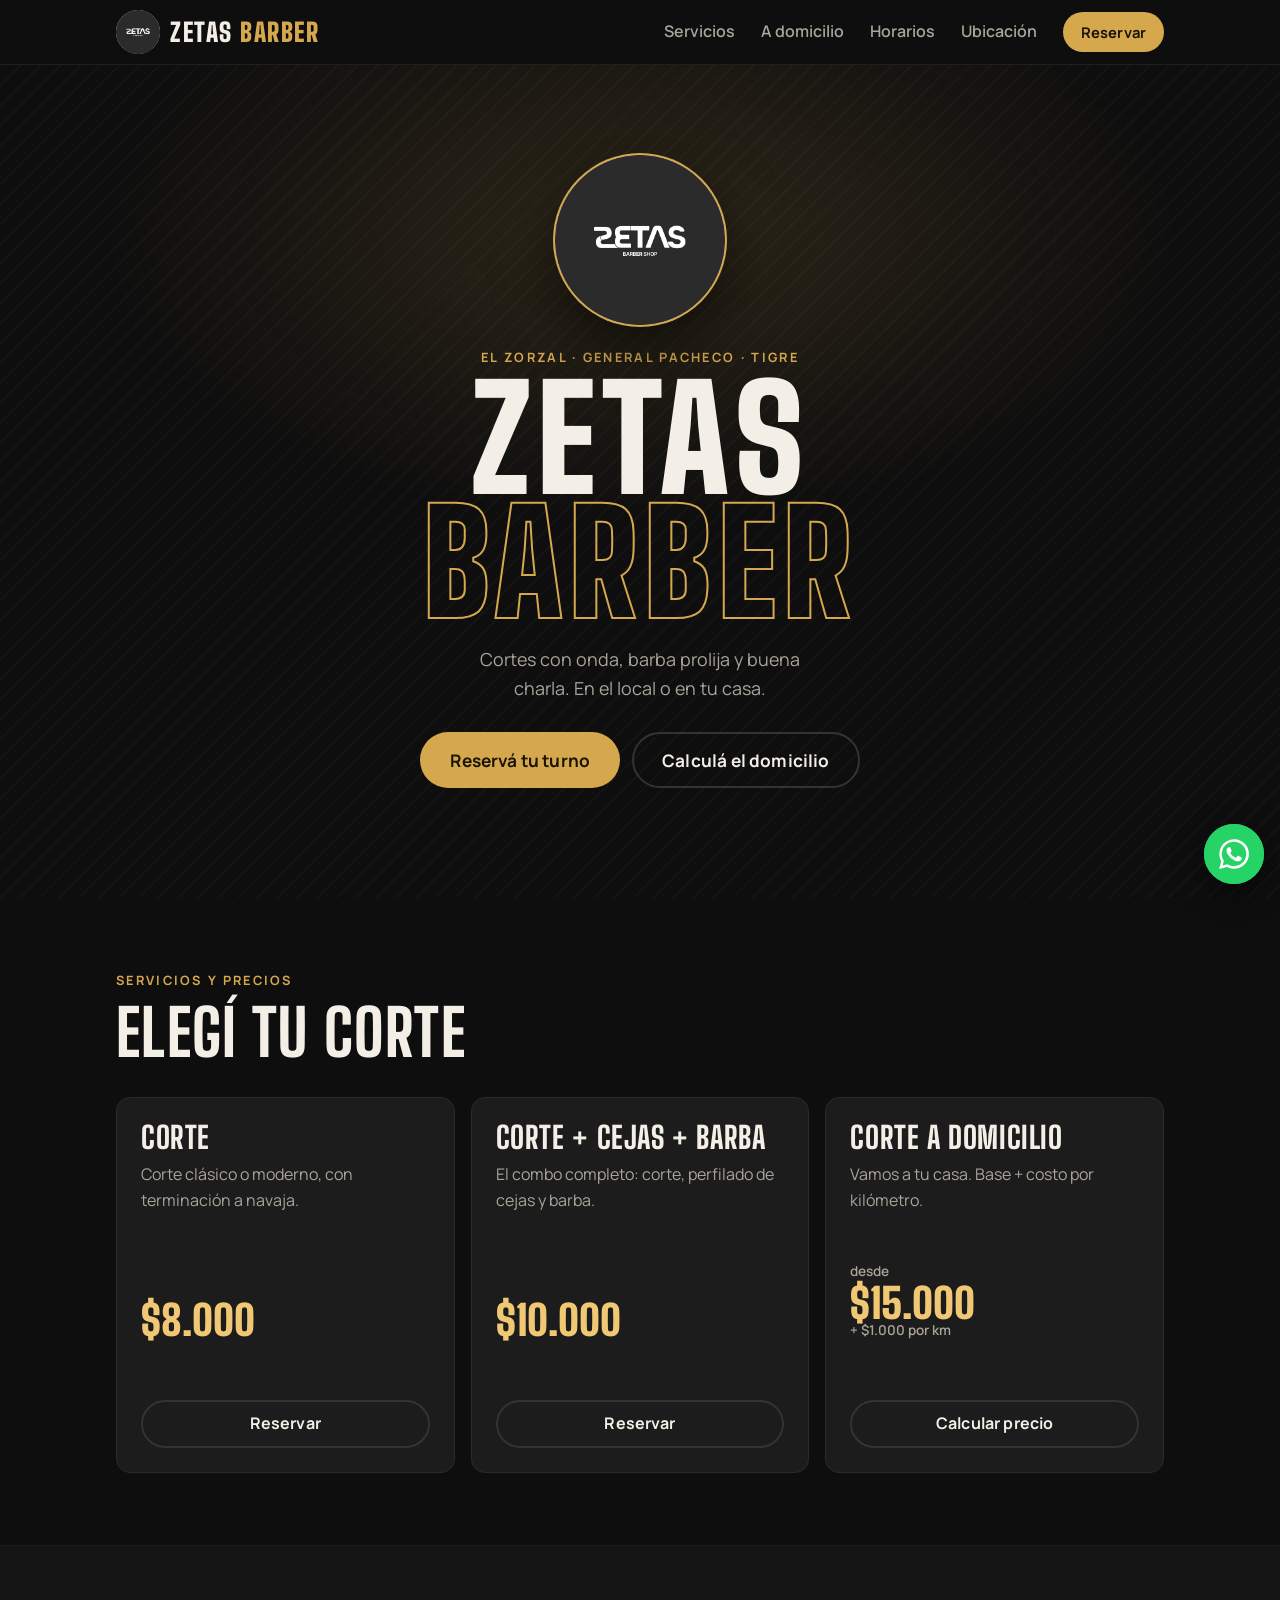
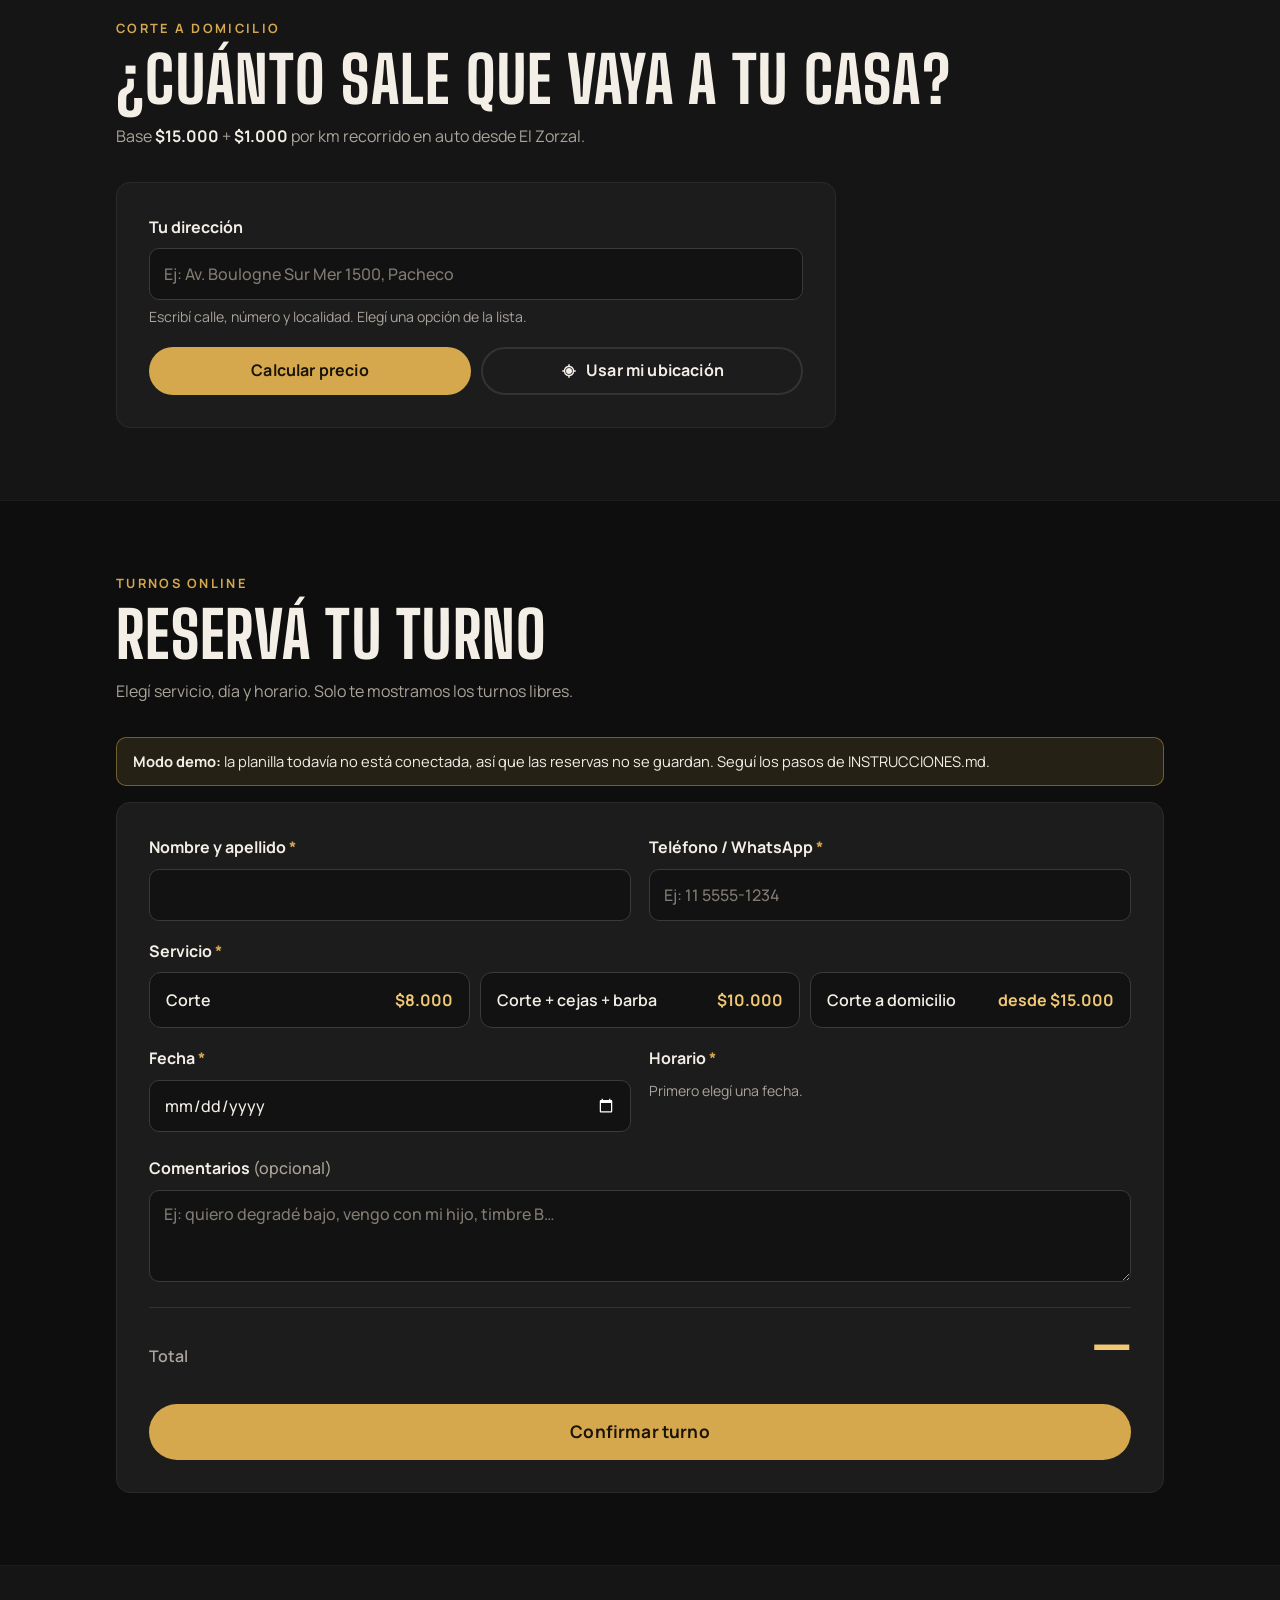
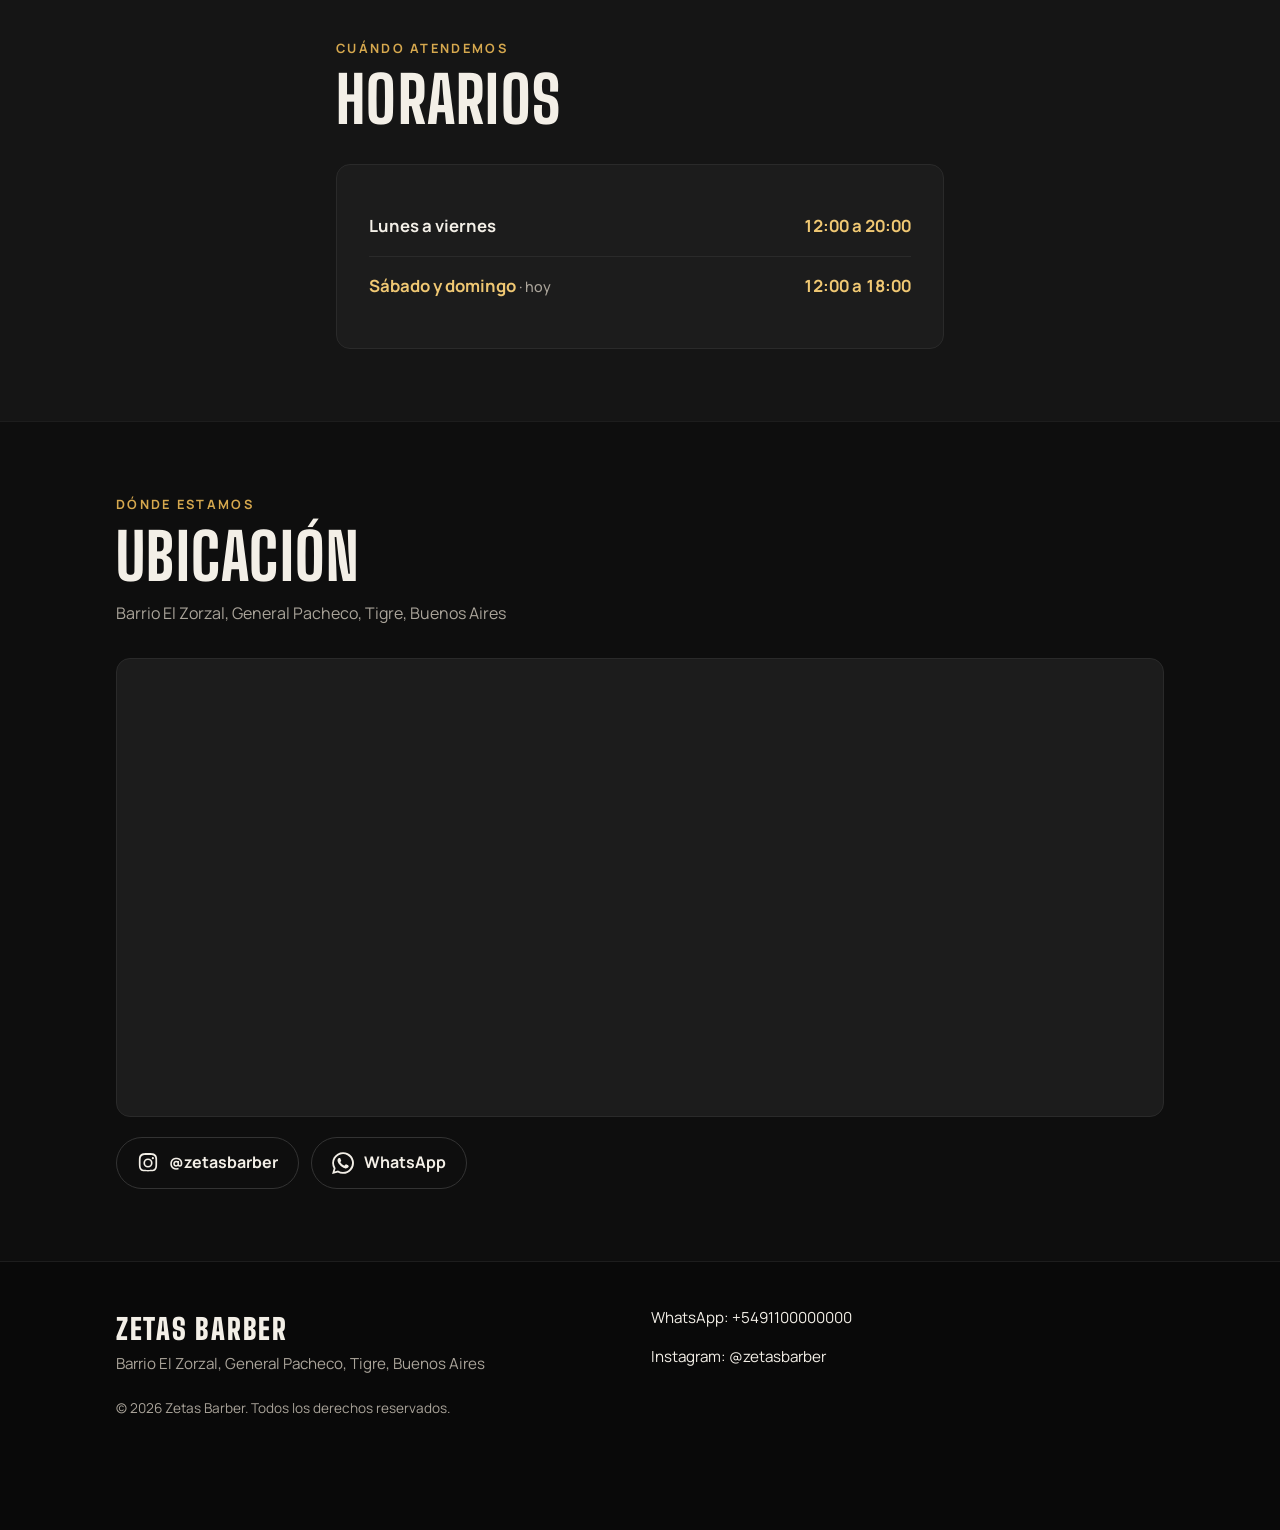
==== index.html @ 2adcaacf "Usar zetasbarber.com como dirección oficial de la página Co-Authored-By: Claude Opus 5.5 <noreply@an" ====
<!doctype html>
<html lang="es-AR">
<head>
  <meta charset="utf-8">
  <meta name="viewport" content="width=device-width, initial-scale=1, viewport-fit=cover">
  <title>Zetas Barber | Barbería en General Pacheco, Tigre</title>
  <meta name="description" content="Zetas Barber: barbería en El Zorzal, General Pacheco, Tigre. Corte, barba y cejas, y corte a domicilio. Reservá tu turno online en segundos.">
  <meta name="theme-color" content="#111111">
  <link rel="canonical" href="https://zetasbarber.com/">
  <link rel="icon" href="img/logo.jpg" type="image/jpeg">
  <link rel="apple-touch-icon" href="img/logo.jpg">

  <!-- Vista previa al compartir el link (WhatsApp, Instagram, Facebook) -->
  <meta property="og:type" content="website">
  <meta property="og:locale" content="es_AR">
  <meta property="og:title" content="Zetas Barber | Barbería en General Pacheco, Tigre">
  <meta property="og:description" content="Corte, barba y cejas en El Zorzal, General Pacheco. También vamos a domicilio. Reservá online.">
  <meta property="og:url" content="https://zetasbarber.com/">
  <meta property="og:image" content="https://zetasbarber.com/img/logo.jpg">

  <!-- Datos para Google (ficha de negocio local) -->
  <script type="application/ld+json">
  {
    "@context": "https://schema.org",
    "@type": "BarberShop",
    "name": "Zetas Barber",
    "image": "https://zetasbarber.com/img/logo.jpg",
    "url": "https://zetasbarber.com/",
    "priceRange": "$8.000 - $15.000+",
    "address": {
      "@type": "PostalAddress",
      "streetAddress": "Barrio El Zorzal",
      "addressLocality": "General Pacheco",
      "addressRegion": "Buenos Aires",
      "addressCountry": "AR"
    },
    "areaServed": "Tigre, Buenos Aires",
    "openingHoursSpecification": [
      { "@type": "OpeningHoursSpecification", "dayOfWeek": ["Monday","Tuesday","Wednesday","Thursday","Friday"], "opens": "12:00", "closes": "20:00" },
      { "@type": "OpeningHoursSpecification", "dayOfWeek": ["Saturday","Sunday"], "opens": "12:00", "closes": "18:00" }
    ]
  }
  </script>

  <link rel="preconnect" href="https://fonts.googleapis.com">
  <link rel="preconnect" href="https://fonts.gstatic.com" crossorigin>
  <link href="https://fonts.googleapis.com/css2?family=Big+Shoulders+Display:wght@700;800;900&family=Manrope:wght@400;500;600;700&display=swap" rel="stylesheet">
  <link rel="stylesheet" href="css/styles.css">
  <script>document.documentElement.classList.add("js");</script>
</head>
<body>
  <a class="skip" href="#reservar">Saltar a reservar turno</a>

  <!-- ============ HEADER ============ -->
  <header class="header" id="top">
    <div class="wrap header__inner">
      <a href="#top" class="brand" aria-label="Zetas Barber, volver al inicio">
        <img src="img/logo.jpg" alt="" width="44" height="44" class="brand__logo">
        <span class="brand__text">ZETAS<span> BARBER</span></span>
      </a>
      <button class="nav-toggle" aria-expanded="false" aria-controls="nav" aria-label="Abrir menú">
        <span></span><span></span><span></span>
      </button>
      <nav id="nav" class="nav" aria-label="Principal">
        <a href="#servicios">Servicios</a>
        <a href="#domicilio">A domicilio</a>
        <a href="#horarios">Horarios</a>
        <a href="#ubicacion">Ubicación</a>
        <a href="#reservar" class="btn btn--gold btn--sm">Reservar</a>
      </nav>
    </div>
  </header>

  <main>
    <!-- ============ HERO ============ -->
    <section class="hero">
      <div class="hero__bg" aria-hidden="true"></div>
      <div class="wrap hero__inner">
        <img src="img/logo.jpg" alt="Logo de Zetas Barber Shop" class="hero__logo" width="180" height="180">
        <p class="eyebrow">El Zorzal · General Pacheco · Tigre</p>
        <h1 class="hero__title">ZETAS<br><span>BARBER</span></h1>
        <p class="hero__lead">Cortes con onda, barba prolija y buena charla. En el local o en tu casa.</p>
        <div class="hero__ctas">
          <a href="#reservar" class="btn btn--gold btn--lg">Reservá tu turno</a>
          <a href="#domicilio" class="btn btn--ghost btn--lg">Calculá el domicilio</a>
        </div>
      </div>
    </section>

    <!-- ============ SERVICIOS ============ -->
    <section id="servicios" class="section">
      <div class="wrap">
        <header class="section__head reveal">
          <p class="eyebrow">Servicios y precios</p>
          <h2 class="section__title">Elegí tu corte</h2>
        </header>
        <div class="services" id="lista-servicios"><!-- se completa desde config.js --></div>
      </div>
    </section>

    <!-- ============ CALCULADORA DOMICILIO ============ -->
    <section id="domicilio" class="section section--alt">
      <div class="wrap">
        <header class="section__head reveal">
          <p class="eyebrow">Corte a domicilio</p>
          <h2 class="section__title">¿Cuánto sale que vaya a tu casa?</h2>
          <p class="section__sub">Base <strong data-precio="base"></strong> + <strong data-precio="km"></strong> por km recorrido en auto desde El Zorzal.</p>
        </header>

        <div class="card calc reveal">
          <div class="field">
            <label for="calc-dir">Tu dirección</label>
            <div class="autocomplete">
              <input id="calc-dir" type="text" autocomplete="off" placeholder="Ej: Av. Boulogne Sur Mer 1500, Pacheco"
                     role="combobox" aria-autocomplete="list" aria-expanded="false" aria-controls="calc-sug">
              <ul id="calc-sug" class="autocomplete__list" role="listbox" hidden></ul>
            </div>
            <p class="hint">Escribí calle, número y localidad. Elegí una opción de la lista.</p>
          </div>
          <div class="calc__actions">
            <button type="button" class="btn btn--gold" id="calc-btn">Calcular precio</button>
            <button type="button" class="btn btn--ghost" id="calc-geo">
              <svg aria-hidden="true" viewBox="0 0 24 24" width="18" height="18"><path fill="currentColor" d="M12 8a4 4 0 1 0 0 8 4 4 0 0 0 0-8Zm9 3h-2.07A7 7 0 0 0 13 5.07V3h-2v2.07A7 7 0 0 0 5.07 11H3v2h2.07A7 7 0 0 0 11 18.93V21h2v-2.07A7 7 0 0 0 18.93 13H21v-2Zm-9 6a5 5 0 1 1 0-10 5 5 0 0 1 0 10Z"/></svg>
              Usar mi ubicación
            </button>
          </div>
          <div class="calc__result" id="calc-result" aria-live="polite"></div>
        </div>
      </div>
    </section>

    <!-- ============ RESERVAS ============ -->
    <section id="reservar" class="section">
      <div class="wrap">
        <header class="section__head reveal">
          <p class="eyebrow">Turnos online</p>
          <h2 class="section__title">Reservá tu turno</h2>
          <p class="section__sub">Elegí servicio, día y horario. Solo te mostramos los turnos libres.</p>
        </header>

        <div class="demo-banner" id="demo-banner" hidden>
          <strong>Modo demo:</strong> la planilla todavía no está conectada, así que las reservas no se guardan. Seguí los pasos de INSTRUCCIONES.md.
        </div>

        <form id="form-reserva" class="card form reveal" novalidate>
          <div class="grid-2">
            <div class="field">
              <label for="f-nombre">Nombre y apellido <span class="req" aria-hidden="true">*</span></label>
              <input id="f-nombre" name="nombre" type="text" autocomplete="name" required maxlength="80">
              <p class="error" id="e-nombre"></p>
            </div>
            <div class="field">
              <label for="f-tel">Teléfono / WhatsApp <span class="req" aria-hidden="true">*</span></label>
              <input id="f-tel" name="telefono" type="tel" inputmode="tel" autocomplete="tel" required placeholder="Ej: 11 5555-1234" maxlength="25">
              <p class="error" id="e-tel"></p>
            </div>
          </div>

          <fieldset class="field">
            <legend>Servicio <span class="req" aria-hidden="true">*</span></legend>
            <div class="chips" id="f-servicios"><!-- desde config.js --></div>
            <p class="error" id="e-servicio"></p>
          </fieldset>

          <div class="domi-box" id="domi-box" hidden>
            <div class="field">
              <label for="f-dir">Dirección para el corte a domicilio <span class="req" aria-hidden="true">*</span></label>
              <div class="autocomplete">
                <input id="f-dir" name="direccion" type="text" autocomplete="off" placeholder="Calle, número y localidad"
                       role="combobox" aria-autocomplete="list" aria-expanded="false" aria-controls="f-sug">
                <ul id="f-sug" class="autocomplete__list" role="listbox" hidden></ul>
              </div>
              <div class="calc__actions calc__actions--tight">
                <button type="button" class="btn btn--ghost btn--sm" id="f-calc">Calcular</button>
                <button type="button" class="btn btn--ghost btn--sm" id="f-geo">Usar mi ubicación</button>
              </div>
              <p class="error" id="e-dir"></p>
            </div>
            <div class="calc__result calc__result--mini" id="f-calc-result" aria-live="polite"></div>
          </div>

          <div class="grid-2">
            <div class="field">
              <label for="f-fecha">Fecha <span class="req" aria-hidden="true">*</span></label>
              <input id="f-fecha" name="fecha" type="date" required>
              <p class="hint" id="f-fecha-info"></p>
              <p class="error" id="e-fecha"></p>
            </div>
            <div class="field">
              <span class="label" id="lbl-hora">Horario <span class="req" aria-hidden="true">*</span></span>
              <div class="slots" id="f-slots" role="radiogroup" aria-labelledby="lbl-hora">
                <p class="hint">Primero elegí una fecha.</p>
              </div>
              <p class="error" id="e-hora"></p>
            </div>
          </div>

          <div class="field">
            <label for="f-com">Comentarios <span class="opt">(opcional)</span></label>
            <textarea id="f-com" name="comentarios" rows="3" maxlength="400" placeholder="Ej: quiero degradé bajo, vengo con mi hijo, timbre B…"></textarea>
          </div>

          <div class="total" aria-live="polite">
            <span>Total</span>
            <strong id="f-total">—</strong>
          </div>

          <button type="submit" class="btn btn--gold btn--lg btn--block" id="f-submit">Confirmar turno</button>
          <p class="form__msg" id="f-msg" role="alert"></p>
        </form>
      </div>
    </section>

    <!-- ============ HORARIOS ============ -->
    <section id="horarios" class="section section--alt">
      <div class="wrap narrow">
        <header class="section__head reveal">
          <p class="eyebrow">Cuándo atendemos</p>
          <h2 class="section__title">Horarios</h2>
        </header>
        <ul class="hours card reveal" id="lista-horarios"><!-- desde config.js --></ul>
      </div>
    </section>

    <!-- ============ UBICACIÓN ============ -->
    <section id="ubicacion" class="section">
      <div class="wrap">
        <header class="section__head reveal">
          <p class="eyebrow">Dónde estamos</p>
          <h2 class="section__title">Ubicación</h2>
          <p class="section__sub" data-texto="direccion"></p>
        </header>
        <div class="map reveal">
          <iframe id="mapa" title="Mapa de Zetas Barber en El Zorzal, General Pacheco" loading="lazy" referrerpolicy="no-referrer-when-downgrade"></iframe>
        </div>
        <div class="socials reveal">
          <a class="social" id="link-ig" target="_blank" rel="noopener">
            <svg aria-hidden="true" viewBox="0 0 24 24" width="22" height="22"><path fill="currentColor" d="M12 7a5 5 0 1 0 0 10 5 5 0 0 0 0-10Zm0 8.2a3.2 3.2 0 1 1 0-6.4 3.2 3.2 0 0 1 0 6.4ZM17.3 5.5a1.2 1.2 0 1 0 0 2.4 1.2 1.2 0 0 0 0-2.4ZM21.9 7.1c-.1-1.6-.4-3-1.6-4.2S17.7 1.4 16.1 1.3C14.4 1.2 9.6 1.2 7.9 1.3 6.3 1.4 4.9 1.7 3.7 2.9S2.2 5.5 2.1 7.1C2 8.8 2 13.6 2.1 15.3c.1 1.6.4 3 1.6 4.2s2.6 1.5 4.2 1.6c1.7.1 6.5.1 8.2 0 1.6-.1 3-.4 4.2-1.6s1.5-2.6 1.6-4.2c.1-1.7.1-6.5 0-8.2Zm-2.2 10.1a3.3 3.3 0 0 1-1.9 1.9c-1.3.5-4.4.4-5.8.4s-4.5.1-5.8-.4a3.3 3.3 0 0 1-1.9-1.9c-.5-1.3-.4-4.4-.4-5.8s-.1-4.5.4-5.8a3.3 3.3 0 0 1 1.9-1.9c1.3-.5 4.4-.4 5.8-.4s4.5-.1 5.8.4a3.3 3.3 0 0 1 1.9 1.9c.5 1.3.4 4.4.4 5.8s.1 4.5-.4 5.8Z"/></svg>
            <span></span>
          </a>
          <a class="social" id="link-wa" target="_blank" rel="noopener">
            <svg aria-hidden="true" viewBox="0 0 24 24" width="22" height="22"><path fill="currentColor" d="M17.5 14.4c-.3-.1-1.8-.9-2-1s-.5-.1-.7.1-.8 1-1 1.2-.4.2-.7.1a8.2 8.2 0 0 1-4-3.5c-.3-.5.3-.5.9-1.6.1-.2 0-.4 0-.5l-.9-2.2c-.2-.6-.5-.5-.7-.5h-.6a1.1 1.1 0 0 0-.8.4 3.4 3.4 0 0 0-1 2.5 5.9 5.9 0 0 0 1.2 3.1 13.5 13.5 0 0 0 5.2 4.6c1.9.8 2.7.9 3.6.7a3.1 3.1 0 0 0 2-1.4 2.5 2.5 0 0 0 .2-1.4c-.1-.1-.3-.2-.6-.3ZM12 21.8a9.8 9.8 0 0 1-5-1.4l-.4-.2-3.7 1 1-3.6-.2-.4a9.8 9.8 0 1 1 8.3 4.6ZM12 .2A11.8 11.8 0 0 0 1.8 17.9L.1 24l6.3-1.7A11.8 11.8 0 1 0 12 .2Z"/></svg>
            <span>WhatsApp</span>
          </a>
        </div>
      </div>
    </section>
  </main>

  <!-- ============ FOOTER ============ -->
  <footer class="footer">
    <div class="wrap footer__inner">
      <div>
        <p class="footer__brand">ZETAS BARBER</p>
        <p data-texto="direccion"></p>
      </div>
      <ul class="footer__list">
        <li><a id="ft-wa" target="_blank" rel="noopener"></a></li>
        <li><a id="ft-ig" target="_blank" rel="noopener"></a></li>
        <li id="ft-mail-li" hidden><a id="ft-mail"></a></li>
      </ul>
      <p class="footer__copy">© <span id="anio"></span> Zetas Barber. Todos los derechos reservados.</p>
    </div>
  </footer>

  <!-- Botón flotante de WhatsApp -->
  <a class="wa-float" id="wa-float" target="_blank" rel="noopener" aria-label="Escribinos por WhatsApp">
    <svg aria-hidden="true" viewBox="0 0 24 24" width="30" height="30"><path fill="currentColor" d="M17.5 14.4c-.3-.1-1.8-.9-2-1s-.5-.1-.7.1-.8 1-1 1.2-.4.2-.7.1a8.2 8.2 0 0 1-4-3.5c-.3-.5.3-.5.9-1.6.1-.2 0-.4 0-.5l-.9-2.2c-.2-.6-.5-.5-.7-.5h-.6a1.1 1.1 0 0 0-.8.4 3.4 3.4 0 0 0-1 2.5 5.9 5.9 0 0 0 1.2 3.1 13.5 13.5 0 0 0 5.2 4.6c1.9.8 2.7.9 3.6.7a3.1 3.1 0 0 0 2-1.4 2.5 2.5 0 0 0 .2-1.4c-.1-.1-.3-.2-.6-.3ZM12 21.8a9.8 9.8 0 0 1-5-1.4l-.4-.2-3.7 1 1-3.6-.2-.4a9.8 9.8 0 1 1 8.3 4.6ZM12 .2A11.8 11.8 0 0 0 1.8 17.9L.1 24l6.3-1.7A11.8 11.8 0 1 0 12 .2Z"/></svg>
  </a>

  <!-- Confirmación del turno -->
  <dialog class="modal" id="modal-ok" aria-labelledby="modal-title">
    <div class="modal__body">
      <div class="modal__check" aria-hidden="true">✓</div>
      <h2 id="modal-title">¡Turno confirmado!</h2>
      <p class="modal__lead" id="modal-lead"></p>
      <dl class="summary" id="modal-resumen"></dl>
      <a class="btn btn--wa btn--lg btn--block" id="modal-wa" target="_blank" rel="noopener">Enviar confirmación por WhatsApp</a>
      <button type="button" class="btn btn--ghost btn--block" id="modal-close">Cerrar</button>
    </div>
  </dialog>

  <script src="js/config.js"></script>
  <script src="js/mapas.js"></script>
  <script src="js/app.js"></script>
</body>
</html>
---- css/styles.css ----
/* ============ ZETAS BARBER — ESTILOS ============ */
:root {
  --bg: #0e0e0e;
  --bg-alt: #151515;
  --surface: #1c1c1c;
  --surface-2: #262626;
  --line: #333;
  --text: #f3efe7;
  --muted: #aaa49a;
  --gold: #d6a84e;
  --gold-2: #f0c873;
  --gold-ink: #1a1405;
  --danger: #ff7b6b;
  --ok: #6fd39a;
  --wa: #25d366;
  --radius: 14px;
  --font-display: "Big Shoulders Display", Impact, "Arial Narrow", sans-serif;
  --font-body: "Manrope", system-ui, -apple-system, "Segoe UI", Roboto, sans-serif;
  --header-h: 64px;
}

*, *::before, *::after { box-sizing: border-box; }
html { scroll-behavior: smooth; scroll-padding-top: calc(var(--header-h) + 12px); -webkit-text-size-adjust: 100%; }
body {
  margin: 0;
  background: var(--bg);
  color: var(--text);
  font-family: var(--font-body);
  font-size: 1rem;
  line-height: 1.6;
  -webkit-font-smoothing: antialiased;
}
img { max-width: 100%; display: block; }
a { color: var(--gold-2); }
h1, h2, h3 { font-family: var(--font-display); letter-spacing: .02em; line-height: 1; margin: 0; }
:focus-visible { outline: 3px solid var(--gold-2); outline-offset: 3px; border-radius: 6px; }

.wrap { width: 100%; max-width: 1080px; margin: 0 auto; padding: 0 16px; }
.narrow { max-width: 640px; }

.skip { position: absolute; left: -9999px; top: 8px; z-index: 100; background: var(--gold); color: var(--gold-ink); padding: 10px 14px; border-radius: 8px; font-weight: 700; }
.skip:focus { left: 8px; }

/* ---------- Botones ---------- */
.btn {
  display: inline-flex; align-items: center; justify-content: center; gap: 8px;
  min-height: 48px; padding: 12px 22px;
  border-radius: 999px; border: 2px solid transparent;
  font: 700 1rem/1.1 var(--font-body); letter-spacing: .01em;
  text-decoration: none; cursor: pointer;
  transition: transform .15s ease, background-color .2s ease, border-color .2s ease, color .2s ease;
  -webkit-tap-highlight-color: transparent;
}
.btn:active { transform: scale(.97); }
.btn--gold { background: var(--gold); color: var(--gold-ink); }
.btn--gold:hover { background: var(--gold-2); }
.btn--ghost { background: transparent; color: var(--text); border-color: var(--line); }
.btn--ghost:hover { border-color: var(--gold); color: var(--gold-2); }
.btn--wa { background: var(--wa); color: #06210f; }
.btn--lg { min-height: 56px; padding: 14px 28px; font-size: 1.08rem; }
.btn--sm { min-height: 40px; padding: 8px 16px; font-size: .92rem; }
.btn--block { width: 100%; }
.btn[disabled] { opacity: .55; cursor: not-allowed; }

/* ---------- Header ---------- */
.header {
  position: sticky; top: 0; z-index: 50;
  background: rgba(14,14,14,.86);
  backdrop-filter: blur(10px); -webkit-backdrop-filter: blur(10px);
  border-bottom: 1px solid #1f1f1f;
}
.header__inner { display: flex; align-items: center; justify-content: space-between; height: var(--header-h); }
.brand { display: flex; align-items: center; gap: 10px; text-decoration: none; color: var(--text); }
.brand__logo { width: 44px; height: 44px; border-radius: 50%; object-fit: cover; }
.brand__text { font-family: var(--font-display); font-weight: 900; font-size: 1.6rem; letter-spacing: .06em; }
.brand__text span { color: var(--gold); }

.nav-toggle { display: inline-flex; flex-direction: column; gap: 5px; justify-content: center; align-items: center; width: 48px; height: 48px; background: none; border: 0; cursor: pointer; }
.nav-toggle span { width: 24px; height: 2px; background: var(--text); transition: transform .25s, opacity .25s; }
.nav-toggle[aria-expanded="true"] span:nth-child(1) { transform: translateY(7px) rotate(45deg); }
.nav-toggle[aria-expanded="true"] span:nth-child(2) { opacity: 0; }
.nav-toggle[aria-expanded="true"] span:nth-child(3) { transform: translateY(-7px) rotate(-45deg); }

.nav {
  position: fixed; inset: var(--header-h) 0 auto 0;
  display: flex; flex-direction: column; gap: 4px; padding: 12px 16px 20px;
  background: #0e0e0e; border-bottom: 1px solid var(--line);
  transform: translateY(-120%); transition: transform .3s ease; visibility: hidden;
}
.nav.is-open { transform: none; visibility: visible; }
.nav a:not(.btn) { color: var(--text); text-decoration: none; font-weight: 600; padding: 14px 4px; border-bottom: 1px solid #1f1f1f; }
.nav .btn { margin-top: 10px; }

@media (min-width: 860px) {
  .nav-toggle { display: none; }
  .nav { position: static; flex-direction: row; align-items: center; gap: 26px; padding: 0; background: none; border: 0; transform: none; visibility: visible; }
  .nav a:not(.btn) { padding: 6px 0; border: 0; color: var(--muted); }
  .nav a:not(.btn):hover { color: var(--text); }
  .nav .btn { margin: 0; }
}

/* ---------- Hero ---------- */
.hero { position: relative; overflow: hidden; padding: 56px 0 72px; text-align: center; }
.hero__bg {
  position: absolute; inset: 0; z-index: -1;
  background:
    radial-gradient(60% 50% at 50% 20%, rgba(214,168,78,.16), transparent 70%),
    repeating-linear-gradient(135deg, rgba(255,255,255,.025) 0 2px, transparent 2px 14px),
    var(--bg);
}
.hero__inner { display: flex; flex-direction: column; align-items: center; }
.hero__logo { width: 140px; height: 140px; border-radius: 50%; object-fit: cover; box-shadow: 0 0 0 2px var(--gold), 0 20px 60px rgba(0,0,0,.6); margin-bottom: 22px; animation: pop .8s cubic-bezier(.2,.8,.2,1) both; }
.eyebrow { margin: 0 0 10px; color: var(--gold); font-weight: 700; font-size: .8rem; letter-spacing: .18em; text-transform: uppercase; }
.hero__title { font-size: clamp(4.2rem, 21vw, 9rem); font-weight: 900; letter-spacing: .04em; line-height: .86; animation: rise .9s .1s cubic-bezier(.2,.8,.2,1) both; }
.hero__title span { color: transparent; -webkit-text-stroke: 2px var(--gold); }
.hero__lead { max-width: 30ch; margin: 20px auto 30px; color: var(--muted); font-size: 1.12rem; animation: rise .9s .2s cubic-bezier(.2,.8,.2,1) both; }
.hero__ctas { display: flex; flex-direction: column; gap: 12px; width: 100%; max-width: 360px; animation: rise .9s .3s cubic-bezier(.2,.8,.2,1) both; }
@media (min-width: 600px) { .hero { padding: 90px 0 110px; } .hero__ctas { flex-direction: row; max-width: none; justify-content: center; } .hero__logo { width: 170px; height: 170px; } }

@keyframes rise { from { opacity: 0; transform: translateY(24px); } to { opacity: 1; transform: none; } }
@keyframes pop { from { opacity: 0; transform: scale(.85); } to { opacity: 1; transform: none; } }

/* ---------- Secciones ---------- */
.section { padding: 72px 0; }
.section--alt { background: var(--bg-alt); border-block: 1px solid #1d1d1d; }
.section__head { margin-bottom: 32px; }
.section__title { font-size: clamp(2.6rem, 10vw, 4rem); font-weight: 800; text-transform: uppercase; }
.section__sub { color: var(--muted); margin: 12px 0 0; max-width: 56ch; }
.section__sub strong { color: var(--text); }

.card { background: var(--surface); border: 1px solid #2a2a2a; border-radius: var(--radius); padding: 22px; }
@media (min-width: 600px) { .card { padding: 32px; } }

/* ---------- Servicios ---------- */
.services { display: grid; gap: 16px; }
@media (min-width: 760px) { .services { grid-template-columns: repeat(3, 1fr); } }
.service {
  position: relative; display: flex; flex-direction: column; gap: 10px;
  background: var(--surface); border: 1px solid #2a2a2a; border-radius: var(--radius); padding: 24px;
  transition: border-color .25s, transform .25s;
}
.service:hover { border-color: var(--gold); transform: translateY(-3px); }
.service__name { font-family: var(--font-display); font-size: 1.9rem; font-weight: 800; text-transform: uppercase; }
.service__desc { color: var(--muted); margin: 0; flex: 1; }
.service__price { font-family: var(--font-display); font-size: 2.6rem; font-weight: 900; color: var(--gold-2); line-height: 1; }
.service__price small { font-family: var(--font-body); font-size: .85rem; font-weight: 600; color: var(--muted); display: block; margin-bottom: 4px; }
.service .btn { margin-top: 6px; }

/* ---------- Formularios ---------- */
.field { margin: 0 0 18px; border: 0; padding: 0; min-width: 0; }
label, legend, .label { display: block; font-weight: 700; margin-bottom: 8px; padding: 0; }
.req { color: var(--gold); }
.opt { color: var(--muted); font-weight: 500; }
input[type="text"], input[type="tel"], input[type="date"], textarea {
  width: 100%; min-height: 52px; padding: 12px 14px;
  background: #121212; color: var(--text);
  border: 1.5px solid #3a3a3a; border-radius: 10px;
  font: 500 1rem var(--font-body);
  transition: border-color .2s, box-shadow .2s;
}
input::placeholder, textarea::placeholder { color: #807a71; }
input:focus, textarea:focus { outline: none; border-color: var(--gold); box-shadow: 0 0 0 3px rgba(214,168,78,.25); }
input[aria-invalid="true"] { border-color: var(--danger); }
input[type="date"] { color-scheme: dark; }
textarea { resize: vertical; min-height: 90px; }
.hint { color: var(--muted); font-size: .88rem; margin: 6px 0 0; }
.error { color: var(--danger); font-size: .9rem; margin: 6px 0 0; min-height: 0; }
.error:empty { display: none; }
.grid-2 { display: grid; gap: 0 18px; }
@media (min-width: 760px) { .grid-2 { grid-template-columns: 1fr 1fr; } }

/* Autocompletado */
.autocomplete { position: relative; }
.autocomplete__list {
  position: absolute; z-index: 20; left: 0; right: 0; top: calc(100% + 4px);
  margin: 0; padding: 6px; list-style: none;
  background: #1a1a1a; border: 1px solid var(--line); border-radius: 10px;
  box-shadow: 0 16px 40px rgba(0,0,0,.6); max-height: 280px; overflow: auto;
}
.autocomplete__list li { padding: 12px; border-radius: 8px; cursor: pointer; font-size: .95rem; }
.autocomplete__list li small { display: block; color: var(--muted); }
.autocomplete__list li[aria-selected="true"], .autocomplete__list li:hover { background: var(--surface-2); }

/* Calculadora */
.calc { max-width: 720px; }
.calc__actions { display: flex; flex-wrap: wrap; gap: 10px; }
.calc__actions .btn { flex: 1 1 200px; }
.calc__actions--tight { margin-top: 10px; }
.calc__actions--tight .btn { flex: 0 1 auto; }
.calc__result:empty { display: none; }
.calc__result { margin-top: 22px; padding: 20px; border-radius: 12px; background: #121212; border: 1px dashed #3a3a3a; }
.calc__result--mini { margin-top: 0; margin-bottom: 18px; }
.res__km { color: var(--muted); margin: 0 0 4px; }
.res__km strong { color: var(--text); }
.res__desglose { margin: 0 0 10px; font-size: .95rem; color: var(--muted); }
.res__total { font-family: var(--font-display); font-size: clamp(3rem, 14vw, 4.4rem); font-weight: 900; color: var(--gold-2); line-height: 1; margin: 0; }
.res__dir { font-size: .85rem; color: var(--muted); margin: 10px 0 0; }
.res__cta { margin-top: 16px; }
.res--error { border-color: rgba(255,123,107,.5); }
.res--error p { margin: 0 0 12px; }
.res--loading { color: var(--muted); display: flex; align-items: center; gap: 10px; }
.spinner { width: 20px; height: 20px; border: 3px solid #333; border-top-color: var(--gold); border-radius: 50%; animation: spin .8s linear infinite; flex: none; }
@keyframes spin { to { transform: rotate(360deg); } }

/* Chips de servicio */
.chips { display: grid; gap: 10px; }
@media (min-width: 760px) { .chips { grid-template-columns: repeat(3, 1fr); } }
.chip { position: relative; }
.chip input { position: absolute; opacity: 0; inset: 0; cursor: pointer; }
.chip label {
  display: flex; justify-content: space-between; align-items: center; gap: 10px;
  min-height: 56px; margin: 0; padding: 12px 16px;
  border: 1.5px solid #3a3a3a; border-radius: 12px; background: #121212;
  font-weight: 600; cursor: pointer; transition: border-color .2s, background .2s;
}
.chip label span { color: var(--gold-2); font-weight: 700; white-space: nowrap; }
.chip input:checked + label { border-color: var(--gold); background: rgba(214,168,78,.1); }
.chip input:focus-visible + label { outline: 3px solid var(--gold-2); outline-offset: 2px; }

.domi-box { border-left: 3px solid var(--gold); padding-left: 14px; margin-bottom: 4px; }

/* Horarios disponibles */
.slots { display: grid; grid-template-columns: repeat(auto-fill, minmax(84px, 1fr)); gap: 8px; }
.slots .hint, .slots .slots__msg { grid-column: 1 / -1; margin: 0; }
.slot {
  min-height: 48px; border-radius: 10px; border: 1.5px solid #3a3a3a; background: #121212;
  color: var(--text); font: 700 1rem var(--font-body); cursor: pointer; transition: border-color .2s, background .2s;
}
.slot:hover { border-color: var(--gold); }
.slot[aria-checked="true"] { background: var(--gold); color: var(--gold-ink); border-color: var(--gold); }

.total { display: flex; justify-content: space-between; align-items: baseline; padding: 18px 0; margin-bottom: 16px; border-top: 1px solid var(--line); }
.total span { color: var(--muted); font-weight: 600; }
.total strong { font-family: var(--font-display); font-size: 2.6rem; font-weight: 900; color: var(--gold-2); line-height: 1; }
.form__msg { margin: 12px 0 0; text-align: center; color: var(--danger); }
.form__msg:empty { display: none; }

.demo-banner { background: rgba(214,168,78,.12); border: 1px solid rgba(214,168,78,.45); color: var(--text); padding: 12px 16px; border-radius: 10px; margin-bottom: 16px; font-size: .92rem; }

/* ---------- Horarios ---------- */
.hours { list-style: none; margin: 0; }
.hours li { display: flex; justify-content: space-between; gap: 16px; padding: 16px 0; border-bottom: 1px solid #2a2a2a; font-size: 1.05rem; }
.hours li:last-child { border-bottom: 0; }
.hours li strong { font-weight: 700; }
.hours li span { color: var(--gold-2); font-weight: 700; font-variant-numeric: tabular-nums; }
.hours li.is-today { color: var(--gold-2); }
.hours li.is-today strong::after { content: " · hoy"; color: var(--muted); font-weight: 500; font-size: .9rem; }

/* ---------- Ubicación ---------- */
.map { border-radius: var(--radius); overflow: hidden; border: 1px solid #2a2a2a; aspect-ratio: 4 / 3; background: var(--surface); }
@media (min-width: 760px) { .map { aspect-ratio: 16 / 7; } }
.map iframe { width: 100%; height: 100%; border: 0; filter: grayscale(.6) contrast(1.05); }
.socials { display: flex; flex-wrap: wrap; gap: 12px; margin-top: 20px; }
.social { display: inline-flex; align-items: center; gap: 10px; min-height: 52px; padding: 10px 20px; border: 1.5px solid var(--line); border-radius: 999px; color: var(--text); text-decoration: none; font-weight: 700; transition: border-color .2s, color .2s; }
.social:hover { border-color: var(--gold); color: var(--gold-2); }

/* ---------- Footer ---------- */
.footer { background: #090909; border-top: 1px solid #1d1d1d; padding: 44px 0 110px; color: var(--muted); font-size: .95rem; }
.footer__inner { display: grid; gap: 22px; }
.footer__brand { font-family: var(--font-display); font-size: 1.8rem; font-weight: 900; color: var(--text); letter-spacing: .06em; margin: 0 0 4px; }
.footer p { margin: 0; }
.footer__list { list-style: none; margin: 0; padding: 0; display: grid; gap: 8px; }
.footer__list a { color: var(--text); text-decoration: none; }
.footer__list a:hover { color: var(--gold-2); }
.footer__copy { font-size: .85rem; }
@media (min-width: 760px) { .footer__inner { grid-template-columns: 1fr 1fr; } .footer__copy { grid-column: 1 / -1; } }

/* ---------- WhatsApp flotante ---------- */
.wa-float {
  position: fixed; right: 16px; bottom: calc(16px + env(safe-area-inset-bottom)); z-index: 60;
  width: 60px; height: 60px; border-radius: 50%;
  display: grid; place-items: center;
  background: var(--wa); color: #fff;
  box-shadow: 0 10px 30px rgba(0,0,0,.5);
  transition: transform .2s;
}
.wa-float:hover { transform: scale(1.07); }
.wa-float::before { content: ""; position: absolute; inset: 0; border-radius: 50%; border: 2px solid var(--wa); animation: ring 2.4s ease-out infinite; }
@keyframes ring { from { transform: scale(1); opacity: .7; } to { transform: scale(1.6); opacity: 0; } }

/* ---------- Modal ---------- */
.modal { width: min(460px, calc(100% - 32px)); padding: 0; border: 1px solid #333; border-radius: 18px; background: var(--surface); color: var(--text); }
.modal::backdrop { background: rgba(0,0,0,.75); backdrop-filter: blur(3px); }
.modal__body { padding: 28px 22px 22px; text-align: center; }
.modal__check { width: 64px; height: 64px; margin: 0 auto 14px; border-radius: 50%; display: grid; place-items: center; background: var(--gold); color: var(--gold-ink); font-size: 2rem; font-weight: 900; }
.modal h2 { font-size: 2.4rem; text-transform: uppercase; }
.modal__lead { color: var(--muted); margin: 10px 0 18px; }
.summary { text-align: left; margin: 0 0 20px; background: #121212; border-radius: 12px; padding: 6px 16px; }
.summary div { display: flex; justify-content: space-between; gap: 14px; padding: 10px 0; border-bottom: 1px solid #262626; }
.summary div:last-child { border-bottom: 0; }
.summary dt { color: var(--muted); }
.summary dd { margin: 0; font-weight: 700; text-align: right; }
.summary .sum-total dd { color: var(--gold-2); font-size: 1.2rem; }
.modal .btn + .btn { margin-top: 10px; }

/* ---------- Animación al hacer scroll ---------- */
.js .reveal { opacity: 0; transform: translateY(26px); transition: opacity .7s ease, transform .7s cubic-bezier(.2,.8,.2,1); }
.js .reveal.is-visible { opacity: 1; transform: none; }

@media (prefers-reduced-motion: reduce) {
  html { scroll-behavior: auto; }
  *, *::before, *::after { animation: none !important; transition: none !important; }
  .reveal { opacity: 1; transform: none; }
}
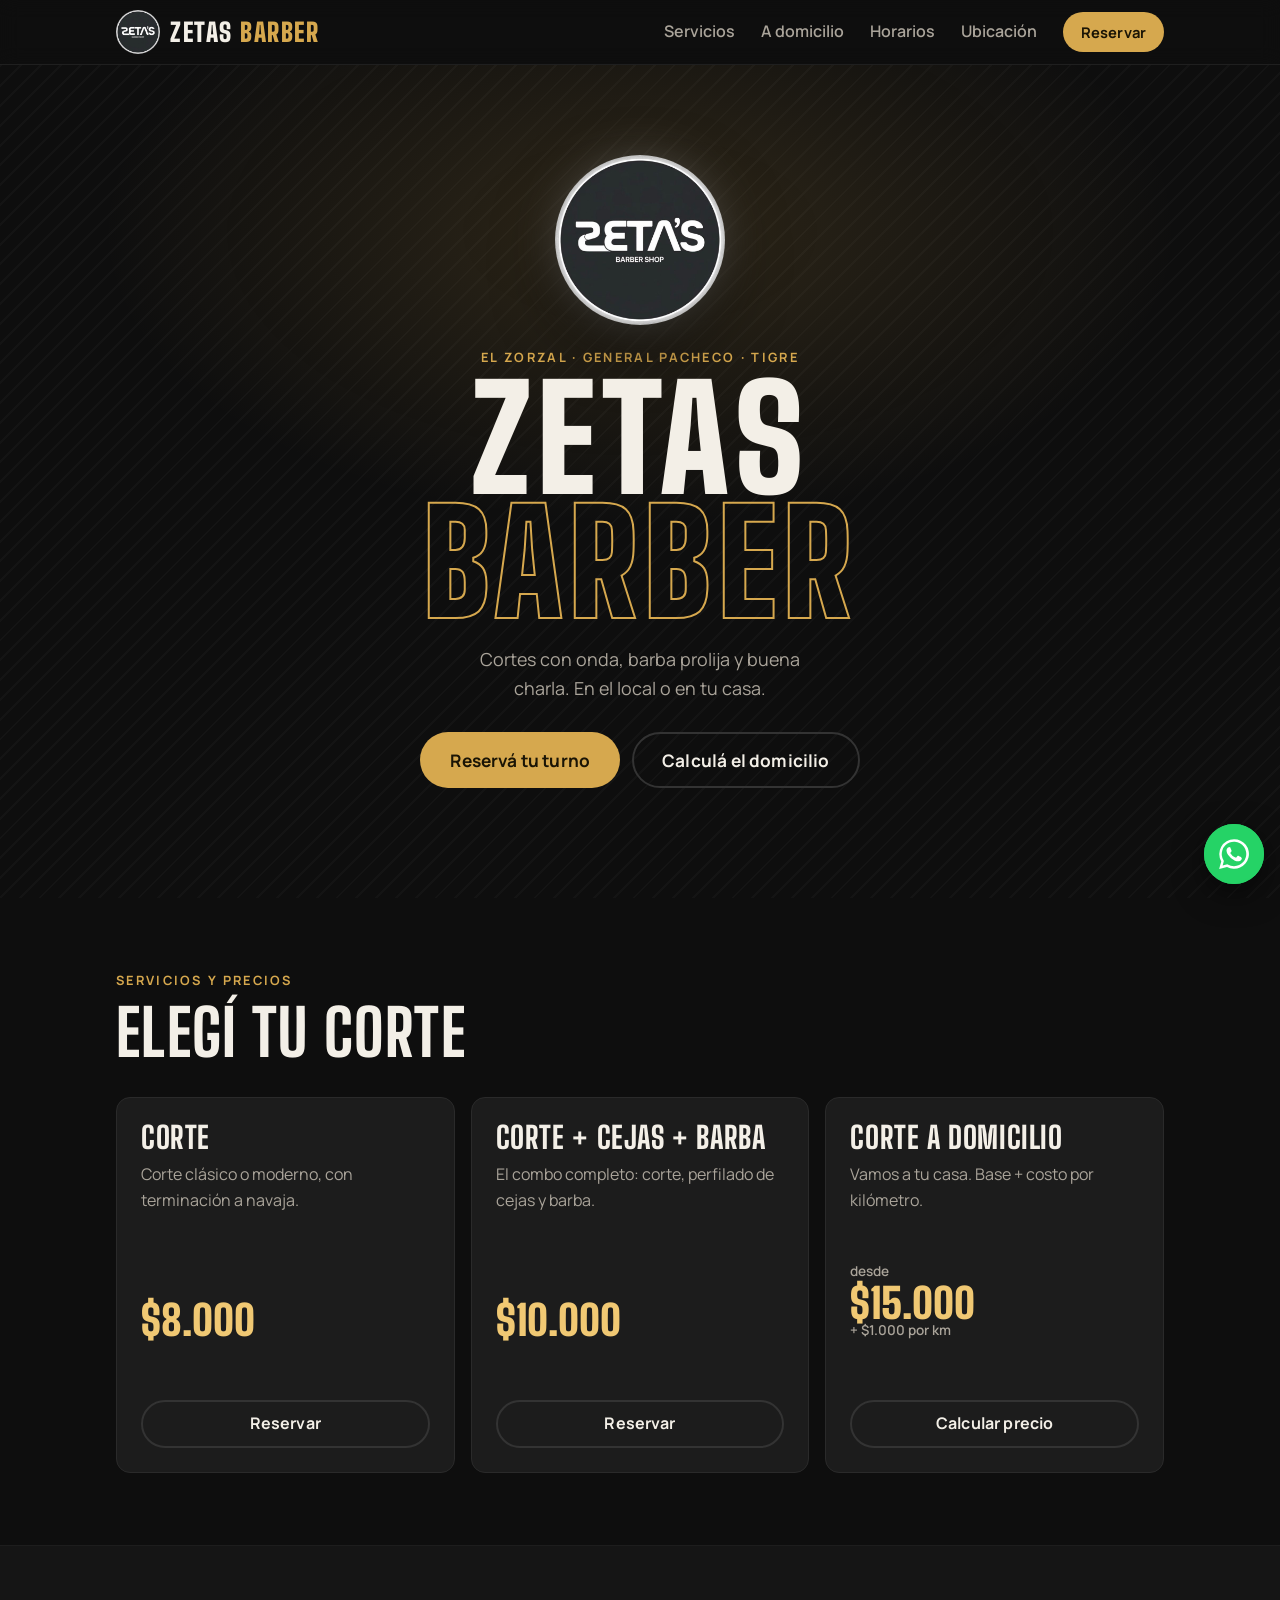
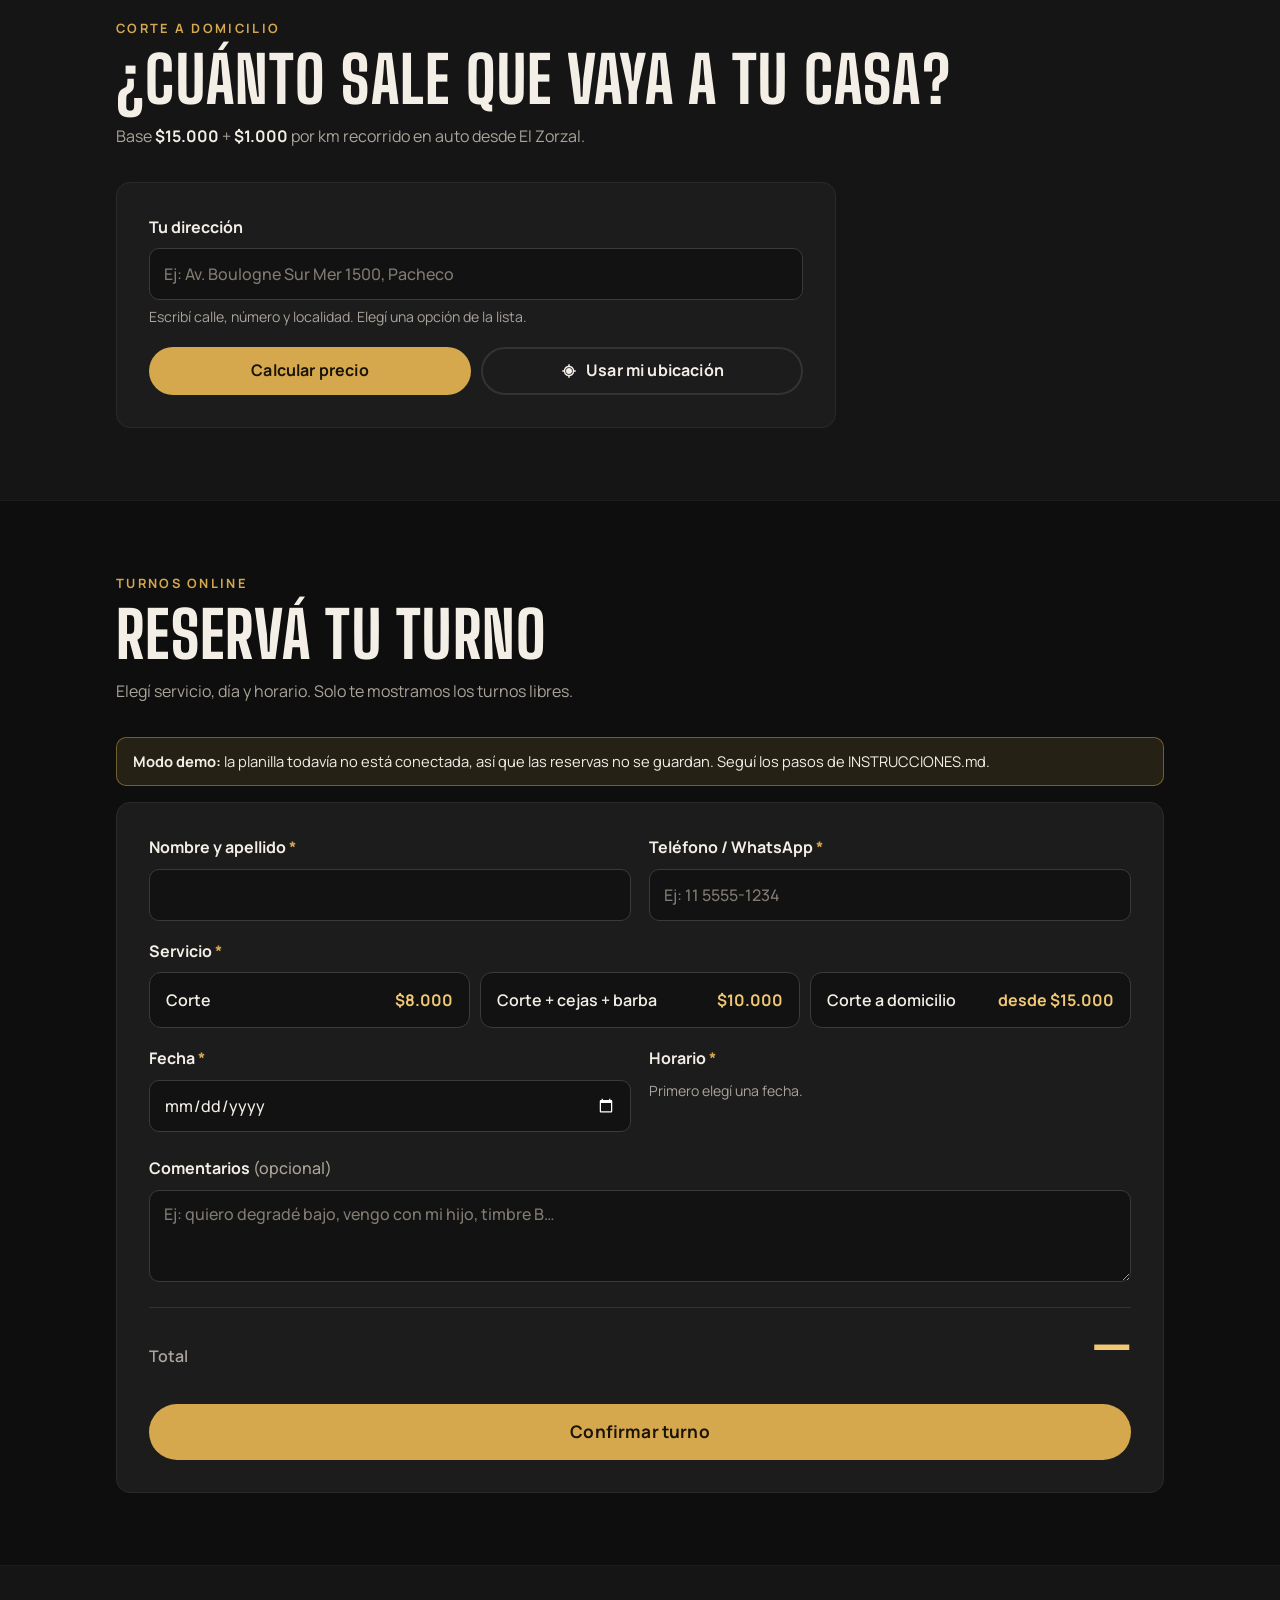
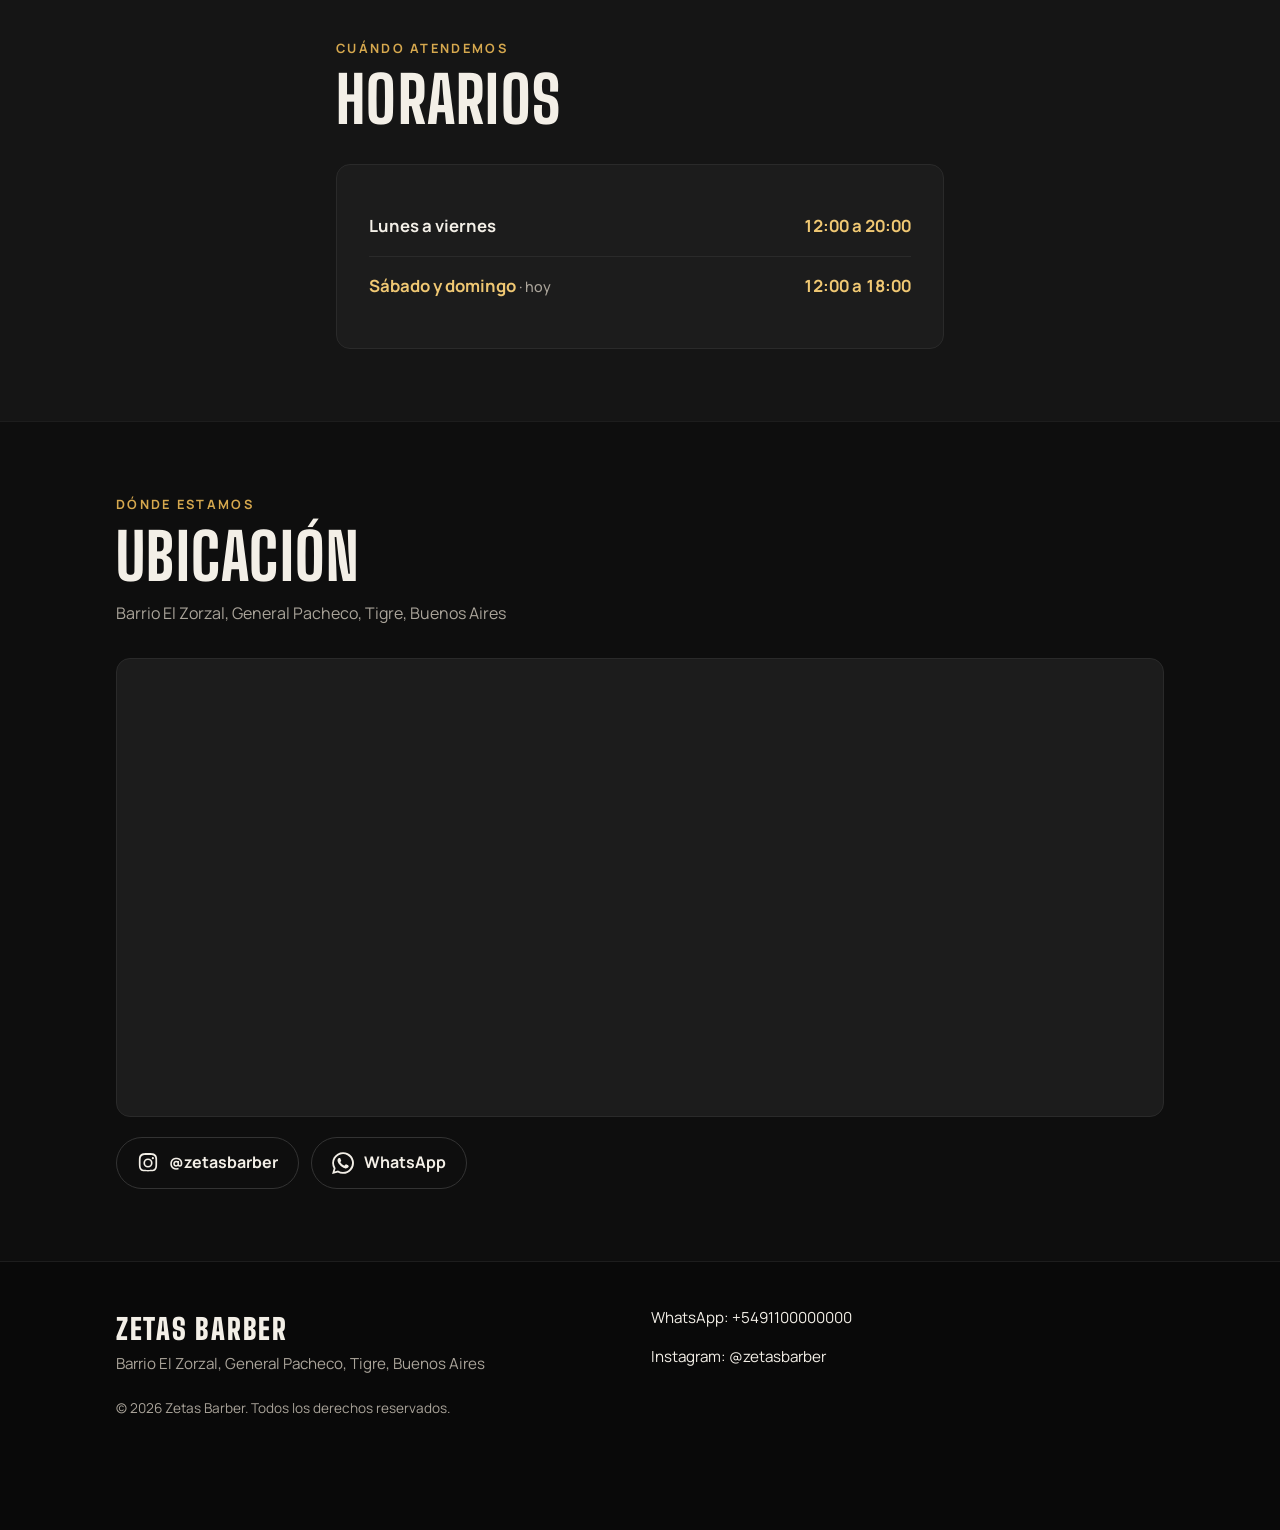
==== commit 0cccd15c: "Logo nuevo y panel de turnos para el celular - Reemplaza el logo por el cartel de Zeta's Barber Shop" ====
--- a/index.html
+++ b/index.html
@@ -7,8 +7,8 @@
   <meta name="description" content="Zetas Barber: barbería en El Zorzal, General Pacheco, Tigre. Corte, barba y cejas, y corte a domicilio. Reservá tu turno online en segundos.">
   <meta name="theme-color" content="#111111">
   <link rel="canonical" href="https://zetasbarber.com/">
-  <link rel="icon" href="img/logo.jpg" type="image/jpeg">
-  <link rel="apple-touch-icon" href="img/logo.jpg">
+  <link rel="icon" href="img/logo-zetas.jpg" type="image/jpeg">
+  <link rel="apple-touch-icon" href="img/logo-zetas.jpg">
 
   <!-- Vista previa al compartir el link (WhatsApp, Instagram, Facebook) -->
   <meta property="og:type" content="website">
@@ -16,7 +16,7 @@
   <meta property="og:title" content="Zetas Barber | Barbería en General Pacheco, Tigre">
   <meta property="og:description" content="Corte, barba y cejas en El Zorzal, General Pacheco. También vamos a domicilio. Reservá online.">
   <meta property="og:url" content="https://zetasbarber.com/">
-  <meta property="og:image" content="https://zetasbarber.com/img/logo.jpg">
+  <meta property="og:image" content="https://zetasbarber.com/img/logo-zetas.jpg">
 
   <!-- Datos para Google (ficha de negocio local) -->
   <script type="application/ld+json">
@@ -24,7 +24,7 @@
     "@context": "https://schema.org",
     "@type": "BarberShop",
     "name": "Zetas Barber",
-    "image": "https://zetasbarber.com/img/logo.jpg",
+    "image": "https://zetasbarber.com/img/logo-zetas.jpg",
     "url": "https://zetasbarber.com/",
     "priceRange": "$8.000 - $15.000+",
     "address": {
@@ -55,7 +55,7 @@
   <header class="header" id="top">
     <div class="wrap header__inner">
       <a href="#top" class="brand" aria-label="Zetas Barber, volver al inicio">
-        <img src="img/logo.jpg" alt="" width="44" height="44" class="brand__logo">
+        <img src="img/logo-zetas.jpg" alt="" width="44" height="44" class="brand__logo">
         <span class="brand__text">ZETAS<span> BARBER</span></span>
       </a>
       <button class="nav-toggle" aria-expanded="false" aria-controls="nav" aria-label="Abrir menú">
@@ -76,7 +76,7 @@
     <section class="hero">
       <div class="hero__bg" aria-hidden="true"></div>
       <div class="wrap hero__inner">
-        <img src="img/logo.jpg" alt="Logo de Zetas Barber Shop" class="hero__logo" width="180" height="180">
+        <img src="img/logo-zetas.jpg" alt="Logo de Zetas Barber Shop" class="hero__logo" width="180" height="180">
         <p class="eyebrow">El Zorzal · General Pacheco · Tigre</p>
         <h1 class="hero__title">ZETAS<br><span>BARBER</span></h1>
         <p class="hero__lead">Cortes con onda, barba prolija y buena charla. En el local o en tu casa.</p>
--- a/css/styles.css
+++ b/css/styles.css
@@ -109,7 +109,7 @@
     var(--bg);
 }
 .hero__inner { display: flex; flex-direction: column; align-items: center; }
-.hero__logo { width: 140px; height: 140px; border-radius: 50%; object-fit: cover; box-shadow: 0 0 0 2px var(--gold), 0 20px 60px rgba(0,0,0,.6); margin-bottom: 22px; animation: pop .8s cubic-bezier(.2,.8,.2,1) both; }
+.hero__logo { width: 140px; height: 140px; border-radius: 50%; object-fit: cover; box-shadow: 0 0 40px rgba(255,255,255,.18), 0 20px 60px rgba(0,0,0,.6); margin-bottom: 22px; animation: pop .8s cubic-bezier(.2,.8,.2,1) both; }
 .eyebrow { margin: 0 0 10px; color: var(--gold); font-weight: 700; font-size: .8rem; letter-spacing: .18em; text-transform: uppercase; }
 .hero__title { font-size: clamp(4.2rem, 21vw, 9rem); font-weight: 900; letter-spacing: .04em; line-height: .86; animation: rise .9s .1s cubic-bezier(.2,.8,.2,1) both; }
 .hero__title span { color: transparent; -webkit-text-stroke: 2px var(--gold); }
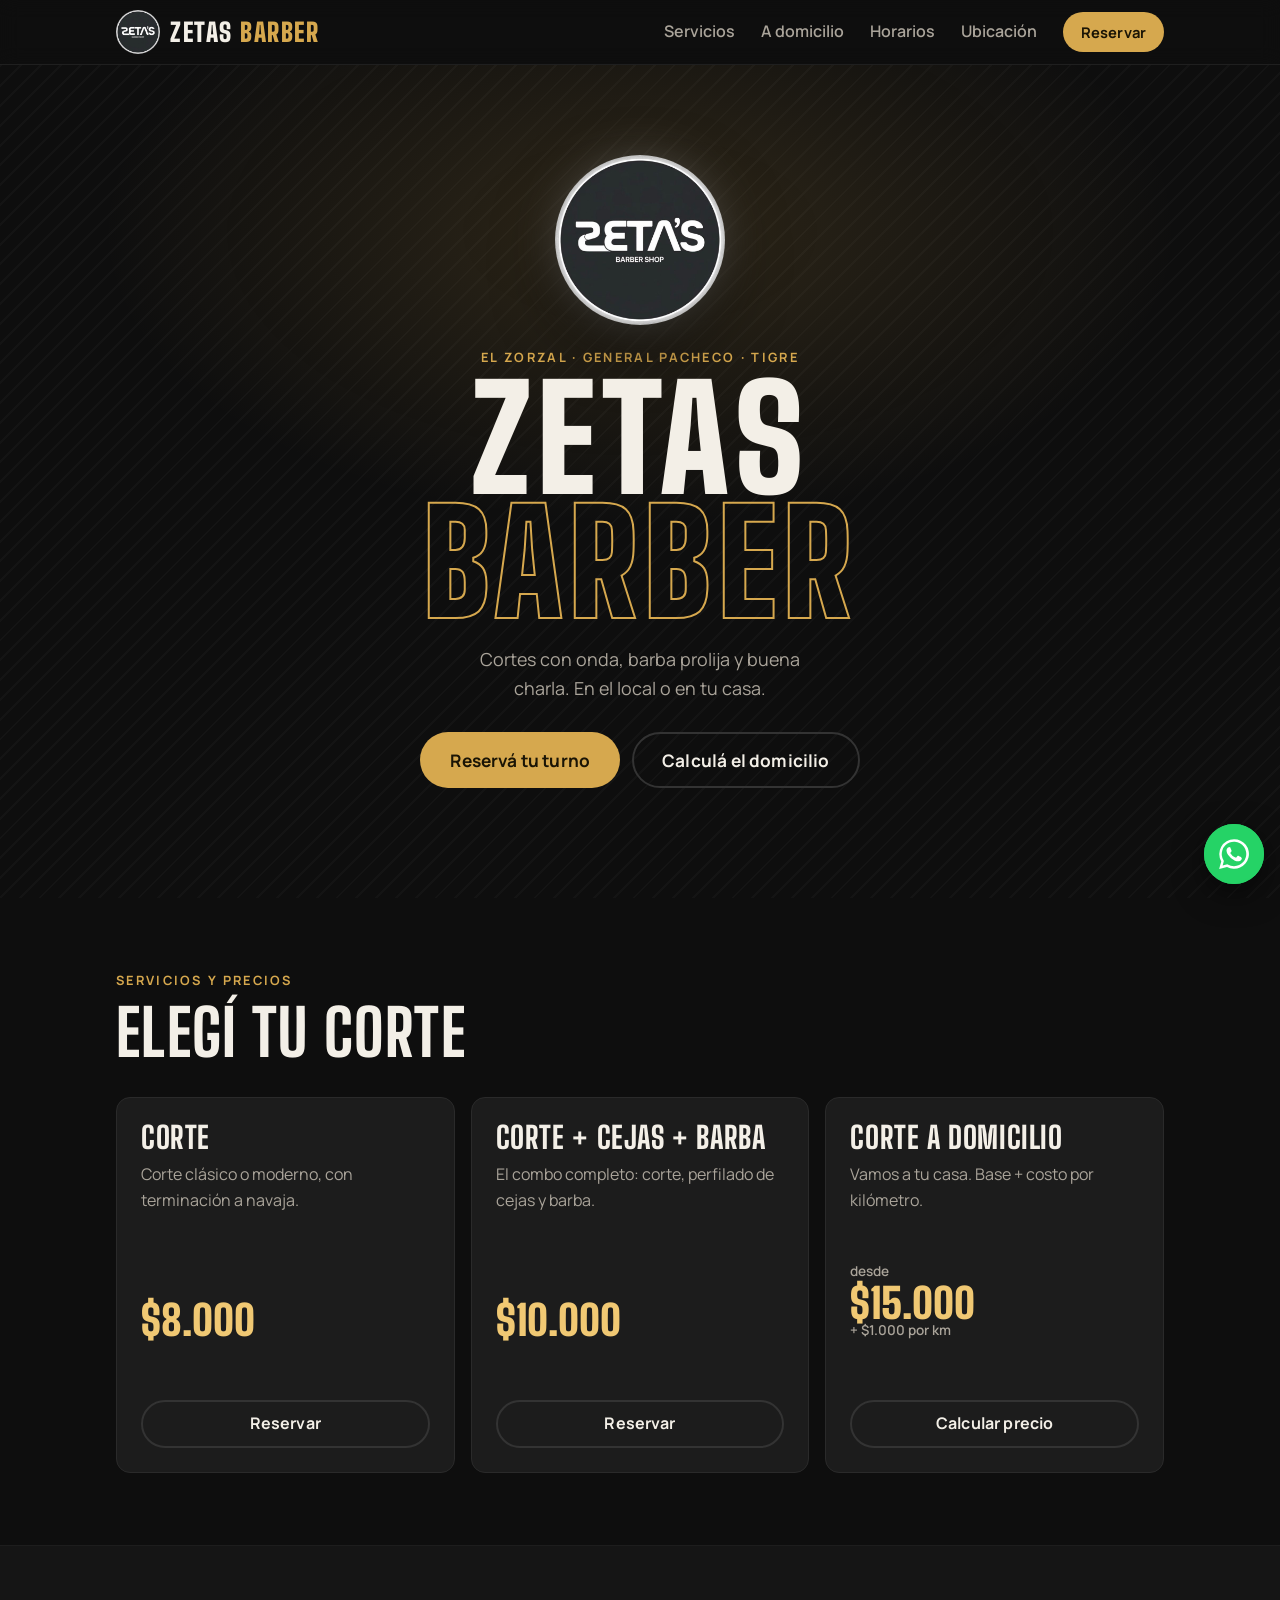
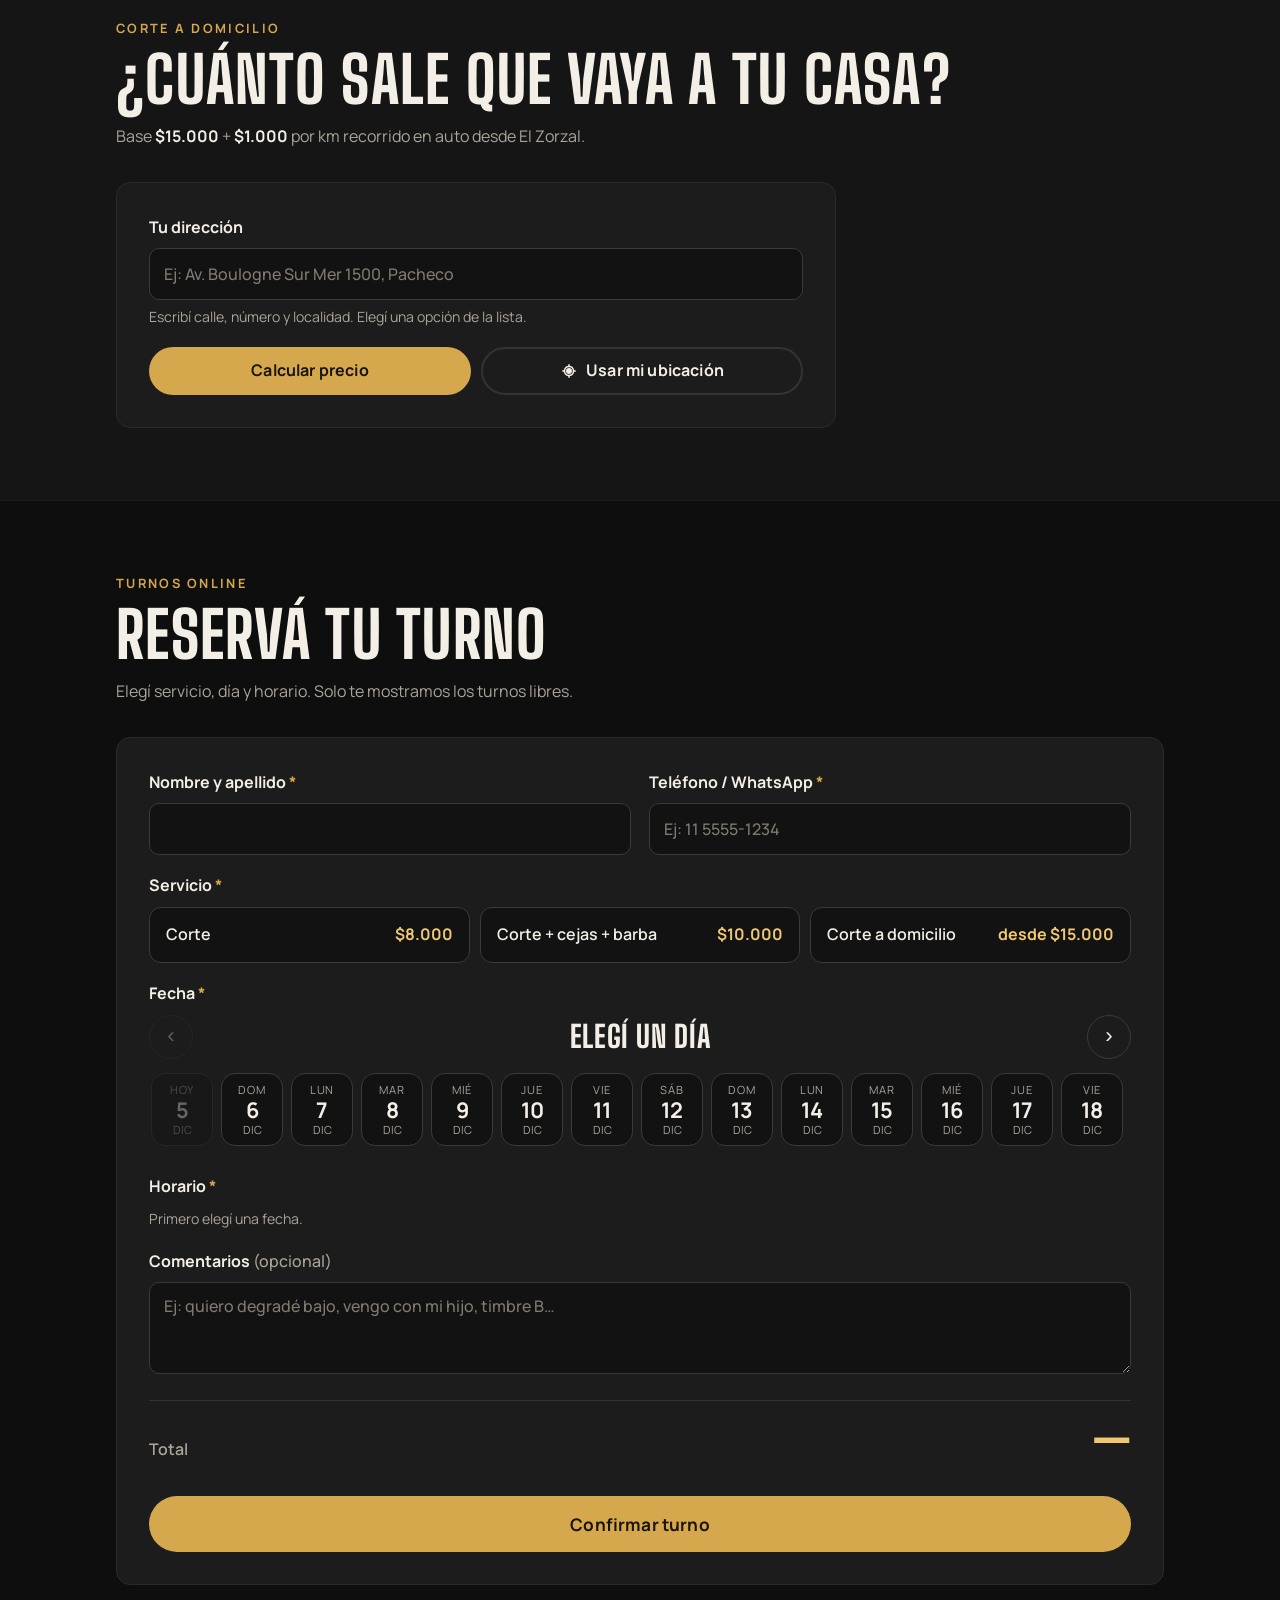
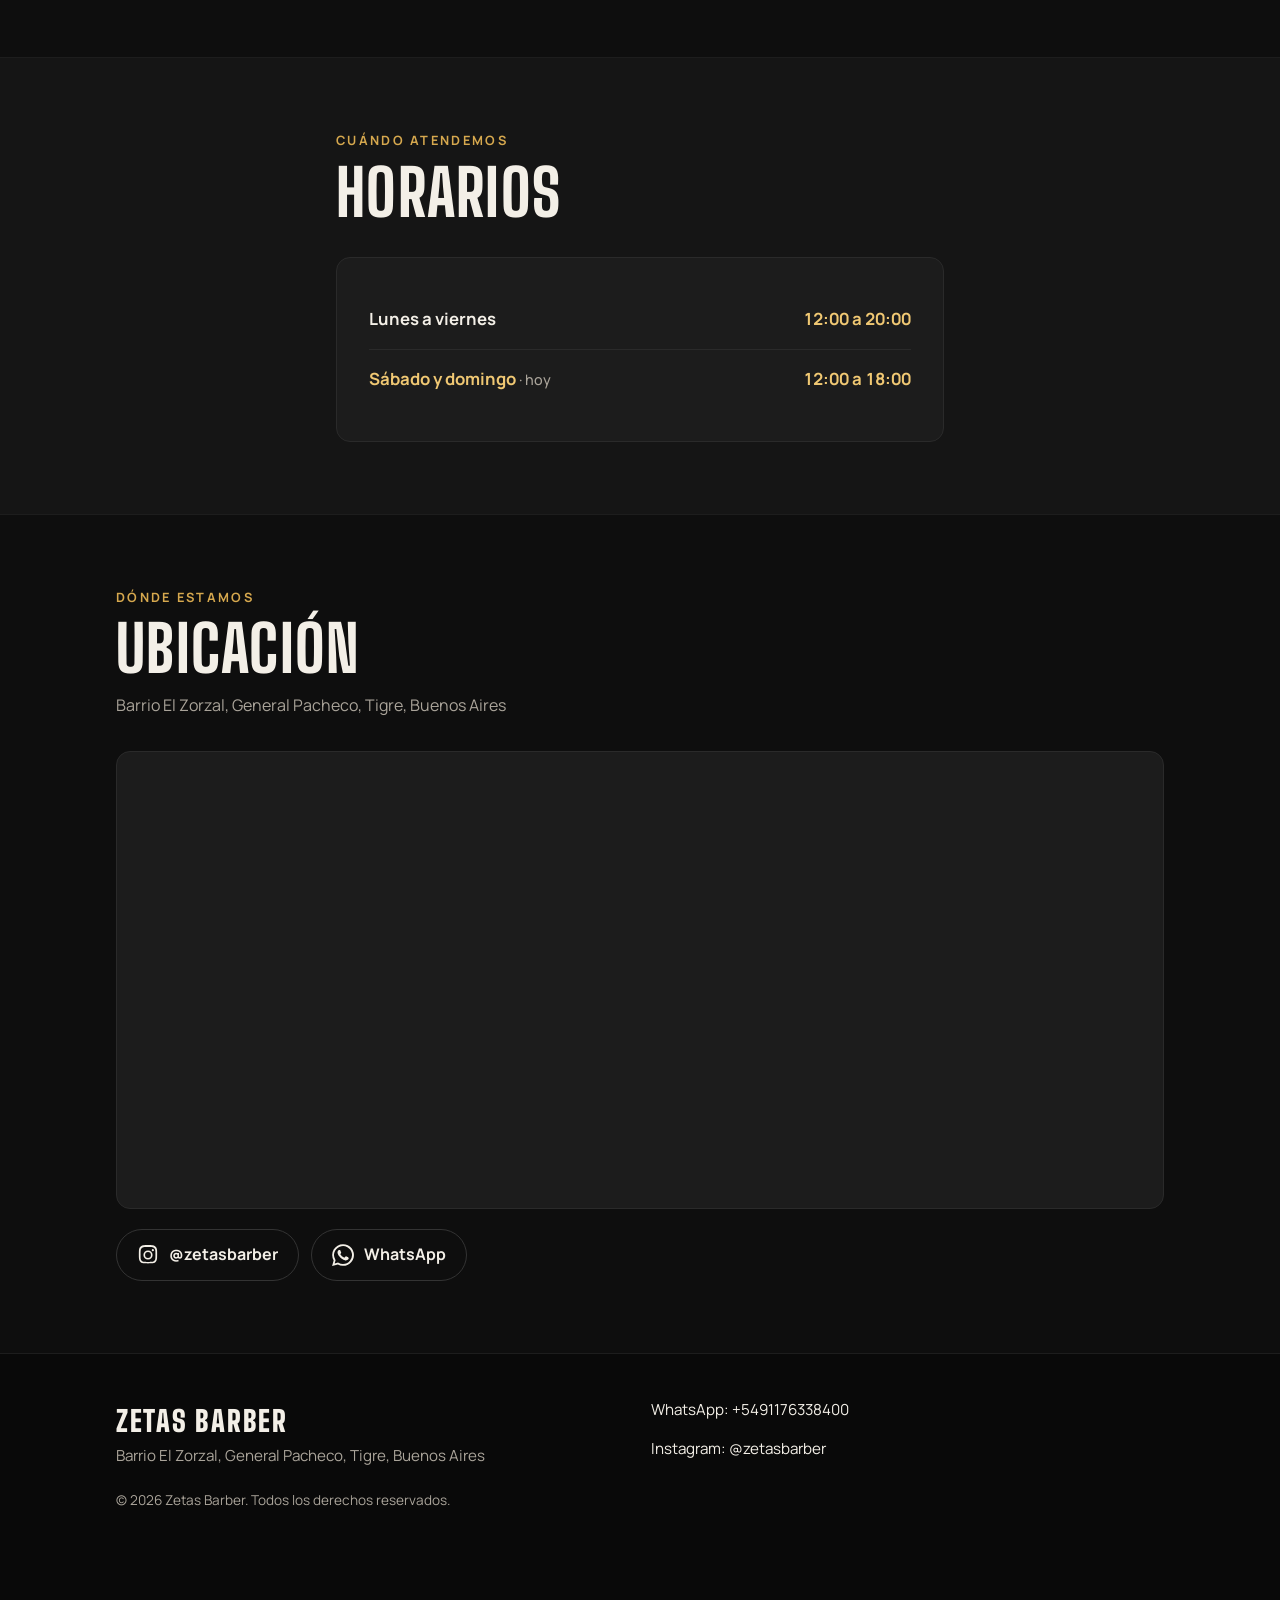
==== commit 291d3808: "Elegir la fecha del turno con días como en el panel Co-Authored-By: Claude Opus 5.5 <noreply@anthrop" ====
--- a/index.html
+++ b/index.html
@@ -179,20 +179,25 @@
             <div class="calc__result calc__result--mini" id="f-calc-result" aria-live="polite"></div>
           </div>
 
-          <div class="grid-2">
-            <div class="field">
-              <label for="f-fecha">Fecha <span class="req" aria-hidden="true">*</span></label>
-              <input id="f-fecha" name="fecha" type="date" required>
-              <p class="hint" id="f-fecha-info"></p>
-              <p class="error" id="e-fecha"></p>
-            </div>
-            <div class="field">
-              <span class="label" id="lbl-hora">Horario <span class="req" aria-hidden="true">*</span></span>
-              <div class="slots" id="f-slots" role="radiogroup" aria-labelledby="lbl-hora">
-                <p class="hint">Primero elegí una fecha.</p>
-              </div>
-              <p class="error" id="e-hora"></p>
-            </div>
+          <div class="field">
+            <span class="label" id="lbl-fecha">Fecha <span class="req" aria-hidden="true">*</span></span>
+            <input id="f-fecha" name="fecha" type="hidden">
+            <div class="date-row">
+              <button class="arrow" type="button" data-mover="-1" aria-label="Día anterior">‹</button>
+              <p class="date-title" id="f-fecha-titulo" aria-live="polite">Elegí un día</p>
+              <button class="arrow" type="button" data-mover="1" aria-label="Día siguiente">›</button>
+            </div>
+            <div class="days" id="f-dias" role="radiogroup" aria-labelledby="lbl-fecha"></div>
+            <p class="hint" id="f-fecha-info"></p>
+            <p class="error" id="e-fecha"></p>
+          </div>
+
+          <div class="field">
+            <span class="label" id="lbl-hora">Horario <span class="req" aria-hidden="true">*</span></span>
+            <div class="slots" id="f-slots" role="radiogroup" aria-labelledby="lbl-hora">
+              <p class="hint">Primero elegí una fecha.</p>
+            </div>
+            <p class="error" id="e-hora"></p>
           </div>
 
           <div class="field">
--- a/css/styles.css
+++ b/css/styles.css
@@ -219,6 +219,27 @@
 
 .domi-box { border-left: 3px solid var(--gold); padding-left: 14px; margin-bottom: 4px; }
 
+/* Días para elegir (mismo estilo que el panel) */
+.date-row { display: flex; align-items: center; justify-content: space-between; gap: 8px; margin-bottom: 12px; }
+.date-title { flex: 1; margin: 0; text-align: center; font-family: var(--font-display); font-size: 1.9rem; font-weight: 800; text-transform: uppercase; letter-spacing: .02em; line-height: 1; }
+.arrow { flex: none; width: 44px; height: 44px; border-radius: 50%; border: 1.5px solid #3a3a3a; background: none; color: var(--text); font-size: 1.4rem; line-height: 1; cursor: pointer; }
+.arrow:hover:not([disabled]) { border-color: var(--gold); }
+.arrow[disabled] { opacity: .3; cursor: default; }
+.days { position: relative; display: flex; gap: 8px; overflow-x: auto; padding: 2px 2px 10px; scroll-snap-type: x proximity; scrollbar-width: none; }
+.days::-webkit-scrollbar { display: none; }
+.day {
+  flex: none; width: 62px; padding: 8px 0; border-radius: 14px; text-align: center; scroll-snap-align: center;
+  background: #121212; border: 1.5px solid #3a3a3a; color: var(--text); font-family: var(--font-body); cursor: pointer;
+  transition: border-color .2s, background .2s;
+}
+.day small { display: block; font-size: .7rem; color: var(--muted); text-transform: uppercase; letter-spacing: .06em; }
+.day b { display: block; font-size: 1.35rem; font-weight: 700; line-height: 1.2; }
+.day i { display: block; font-style: normal; font-size: .7rem; color: var(--muted); text-transform: uppercase; }
+.day:hover:not([disabled]) { border-color: var(--gold); }
+.day[aria-checked="true"] { border-color: var(--gold); background: rgba(214,168,78,.14); }
+.day[aria-checked="true"] small, .day[aria-checked="true"] i { color: var(--gold-2); }
+.day[disabled] { opacity: .35; cursor: not-allowed; }
+
 /* Horarios disponibles */
 .slots { display: grid; grid-template-columns: repeat(auto-fill, minmax(84px, 1fr)); gap: 8px; }
 .slots .hint, .slots .slots__msg { grid-column: 1 / -1; margin: 0; }
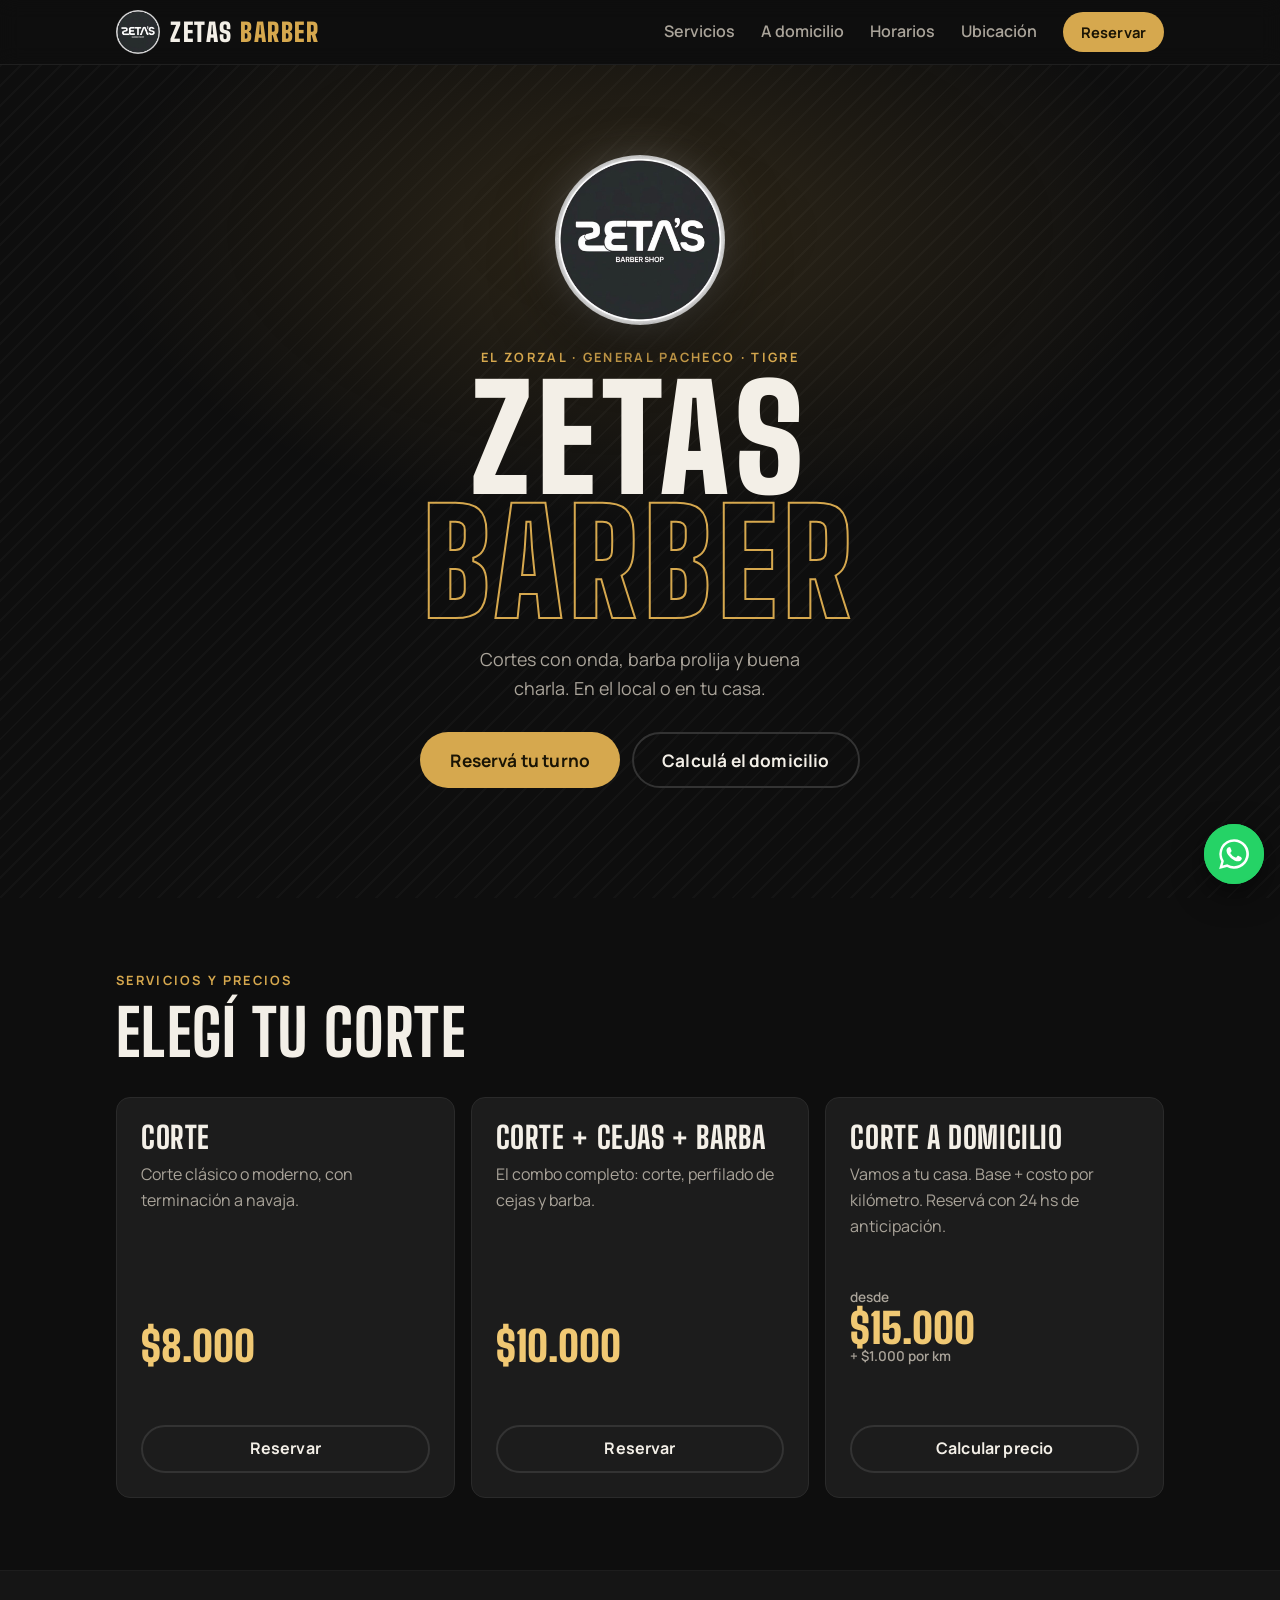
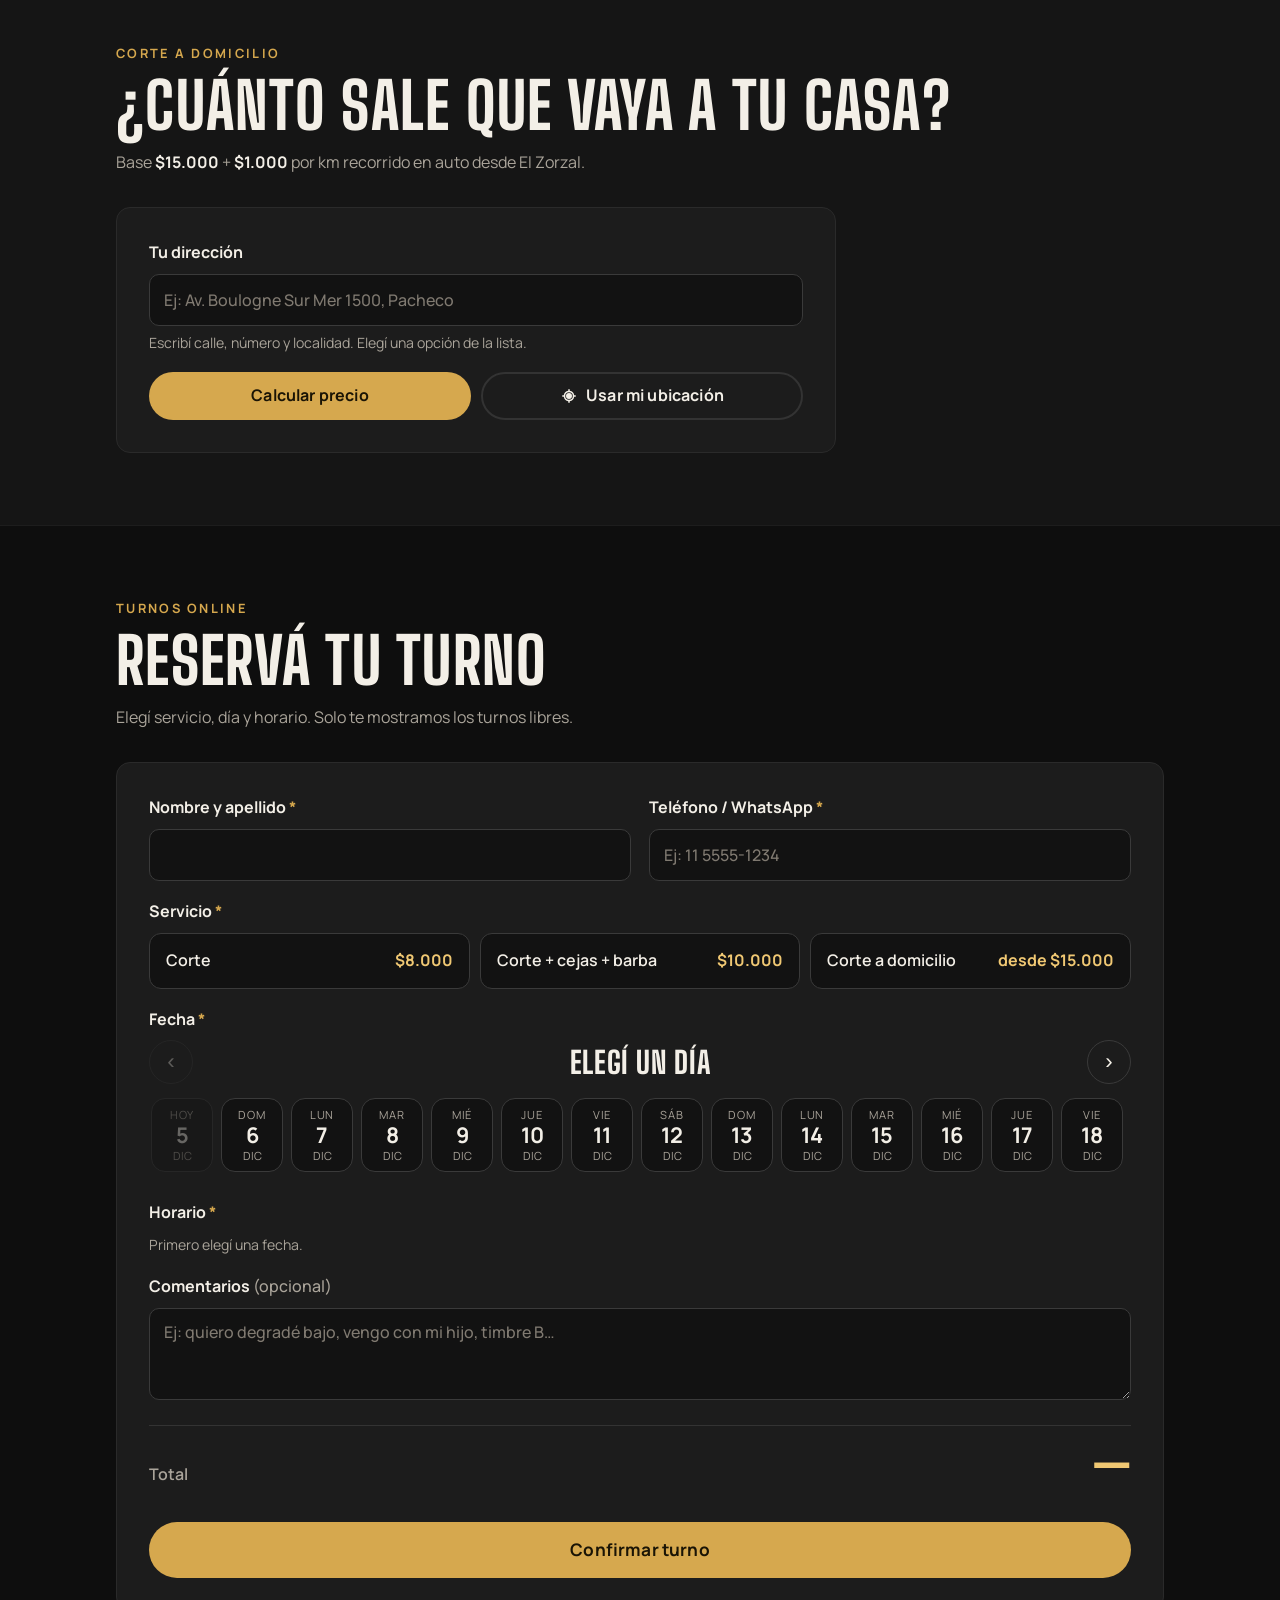
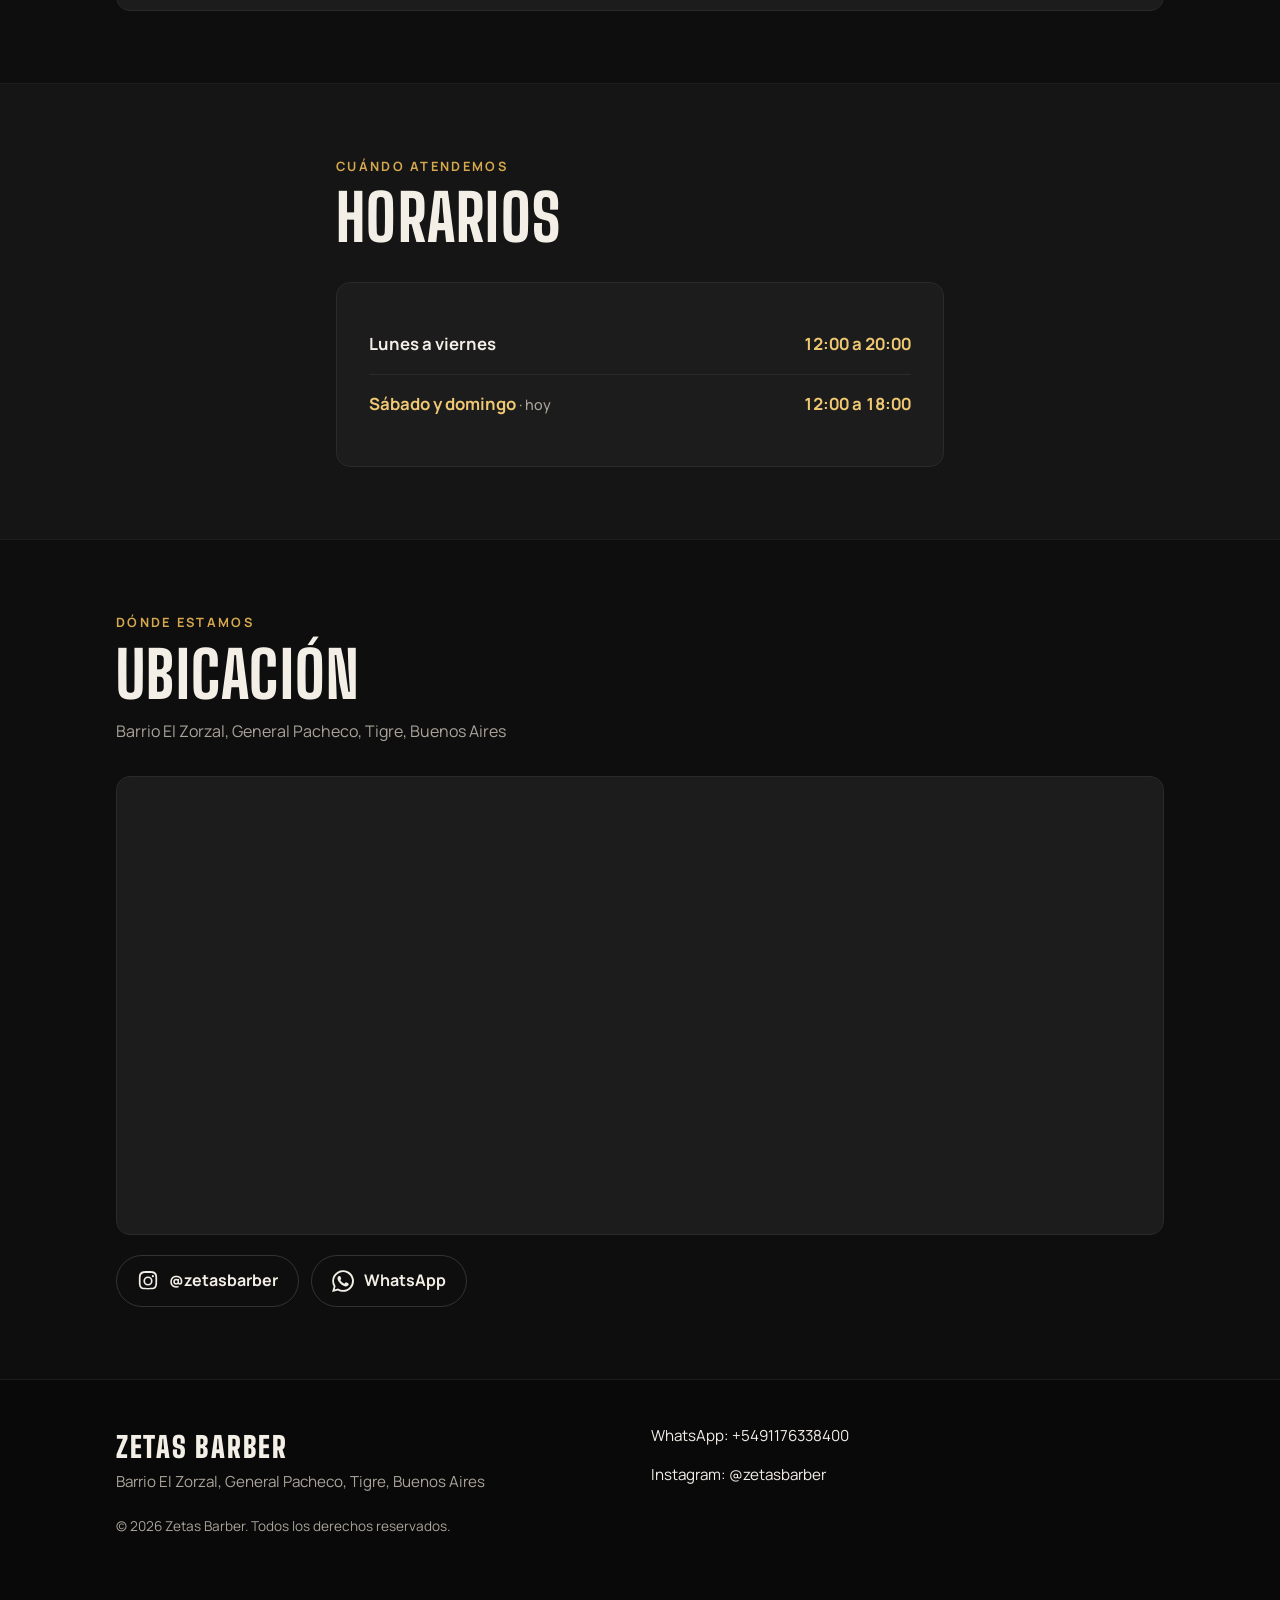
==== commit 130be025: "Corte a domicilio con 24 hs de anticipación Co-Authored-By: Claude Opus 5.5 <noreply@anthropic.com>" ====
--- a/index.html
+++ b/index.html
@@ -163,6 +163,7 @@
           </fieldset>
 
           <div class="domi-box" id="domi-box" hidden>
+            <p class="hint domi-aviso" id="domi-aviso"></p>
             <div class="field">
               <label for="f-dir">Dirección para el corte a domicilio <span class="req" aria-hidden="true">*</span></label>
               <div class="autocomplete">
--- a/css/styles.css
+++ b/css/styles.css
@@ -218,6 +218,7 @@
 .chip input:focus-visible + label { outline: 3px solid var(--gold-2); outline-offset: 2px; }
 
 .domi-box { border-left: 3px solid var(--gold); padding-left: 14px; margin-bottom: 4px; }
+.domi-aviso { margin: 0 0 14px; color: var(--gold-2); font-weight: 600; }
 
 /* Días para elegir (mismo estilo que el panel) */
 .date-row { display: flex; align-items: center; justify-content: space-between; gap: 8px; margin-bottom: 12px; }
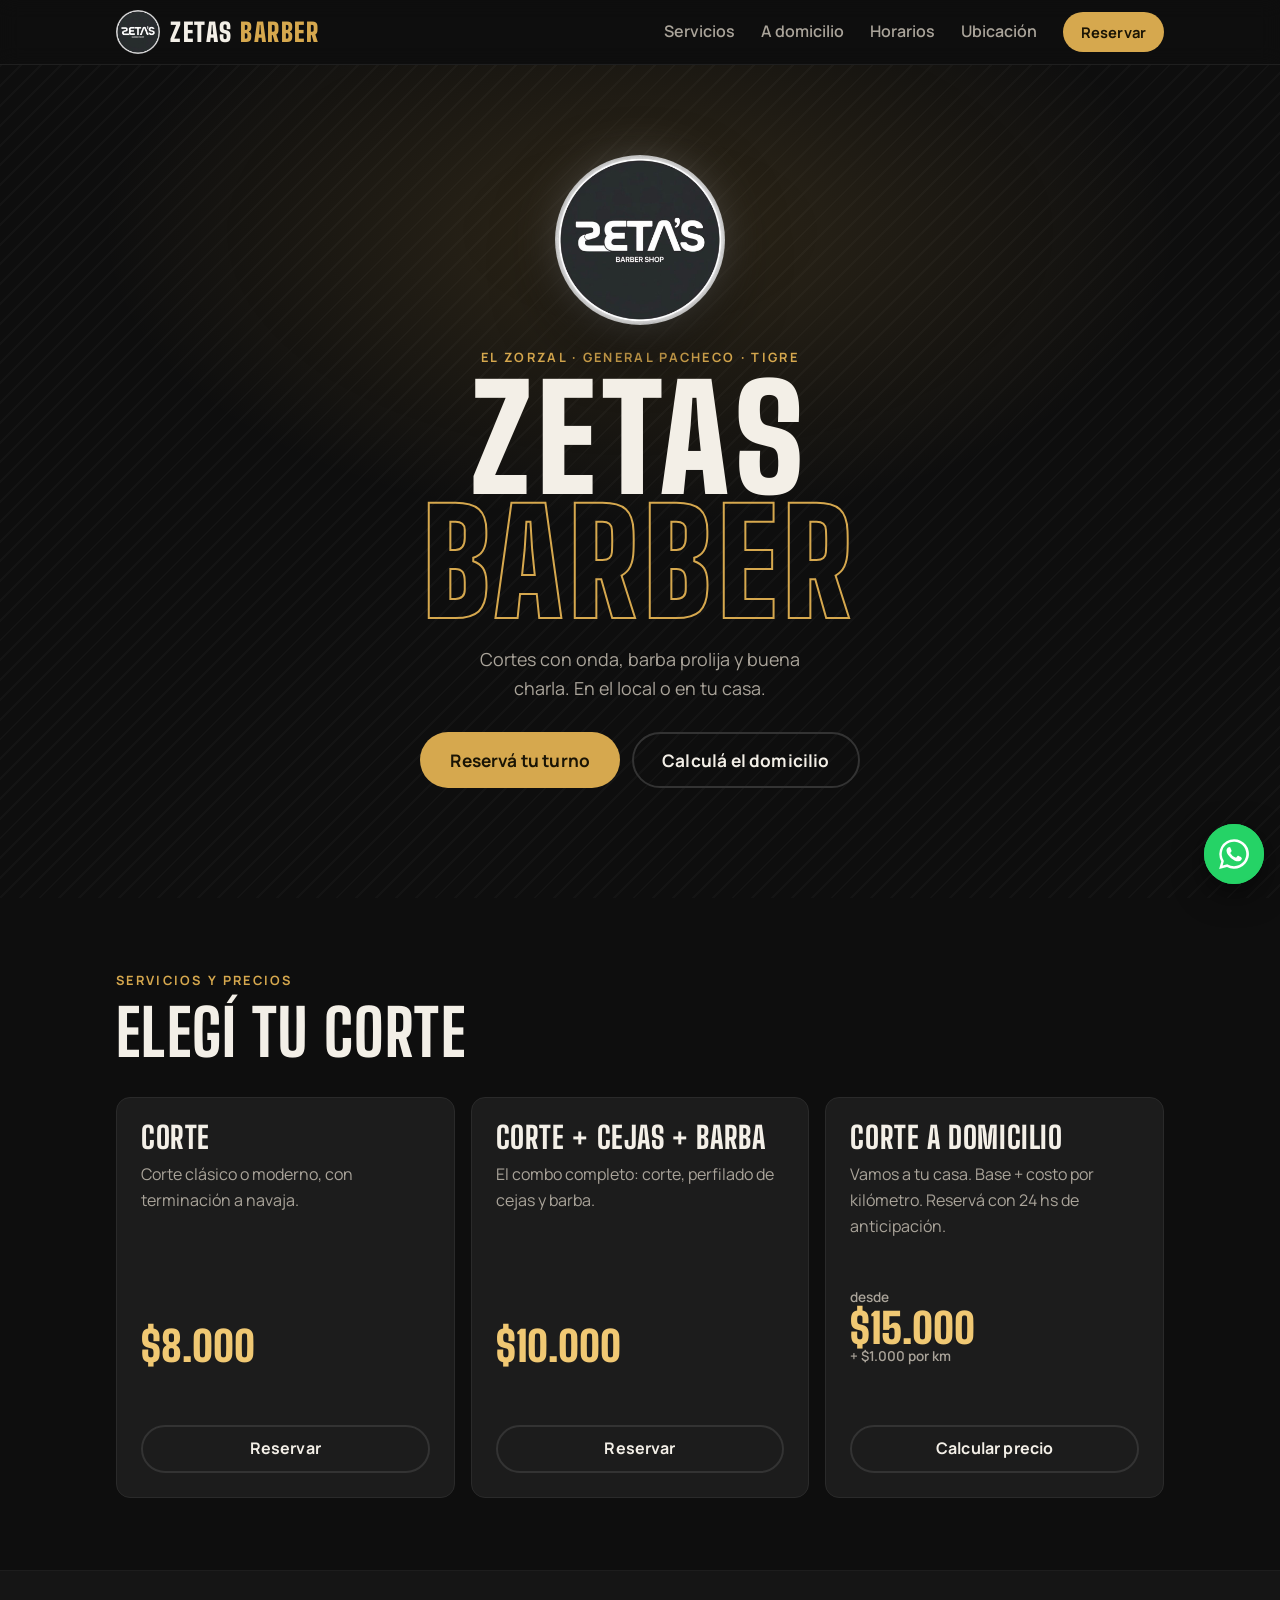
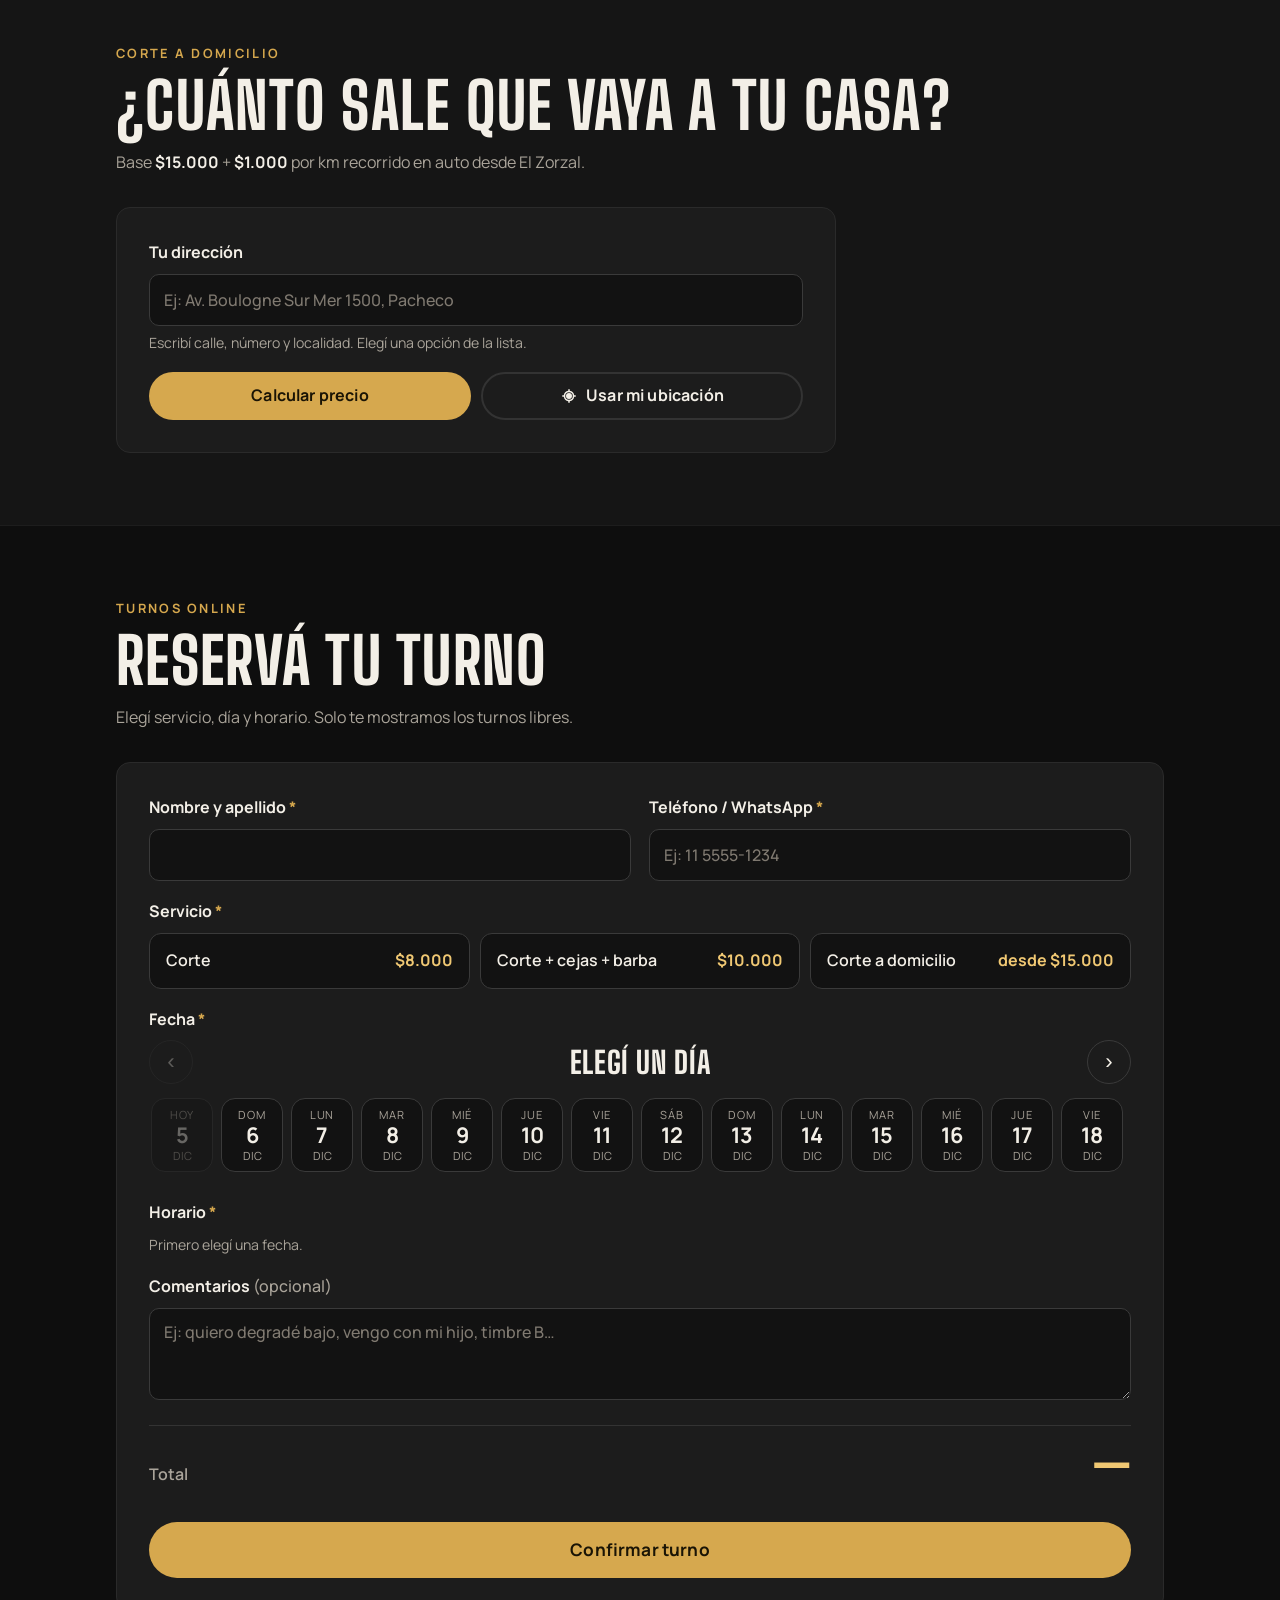
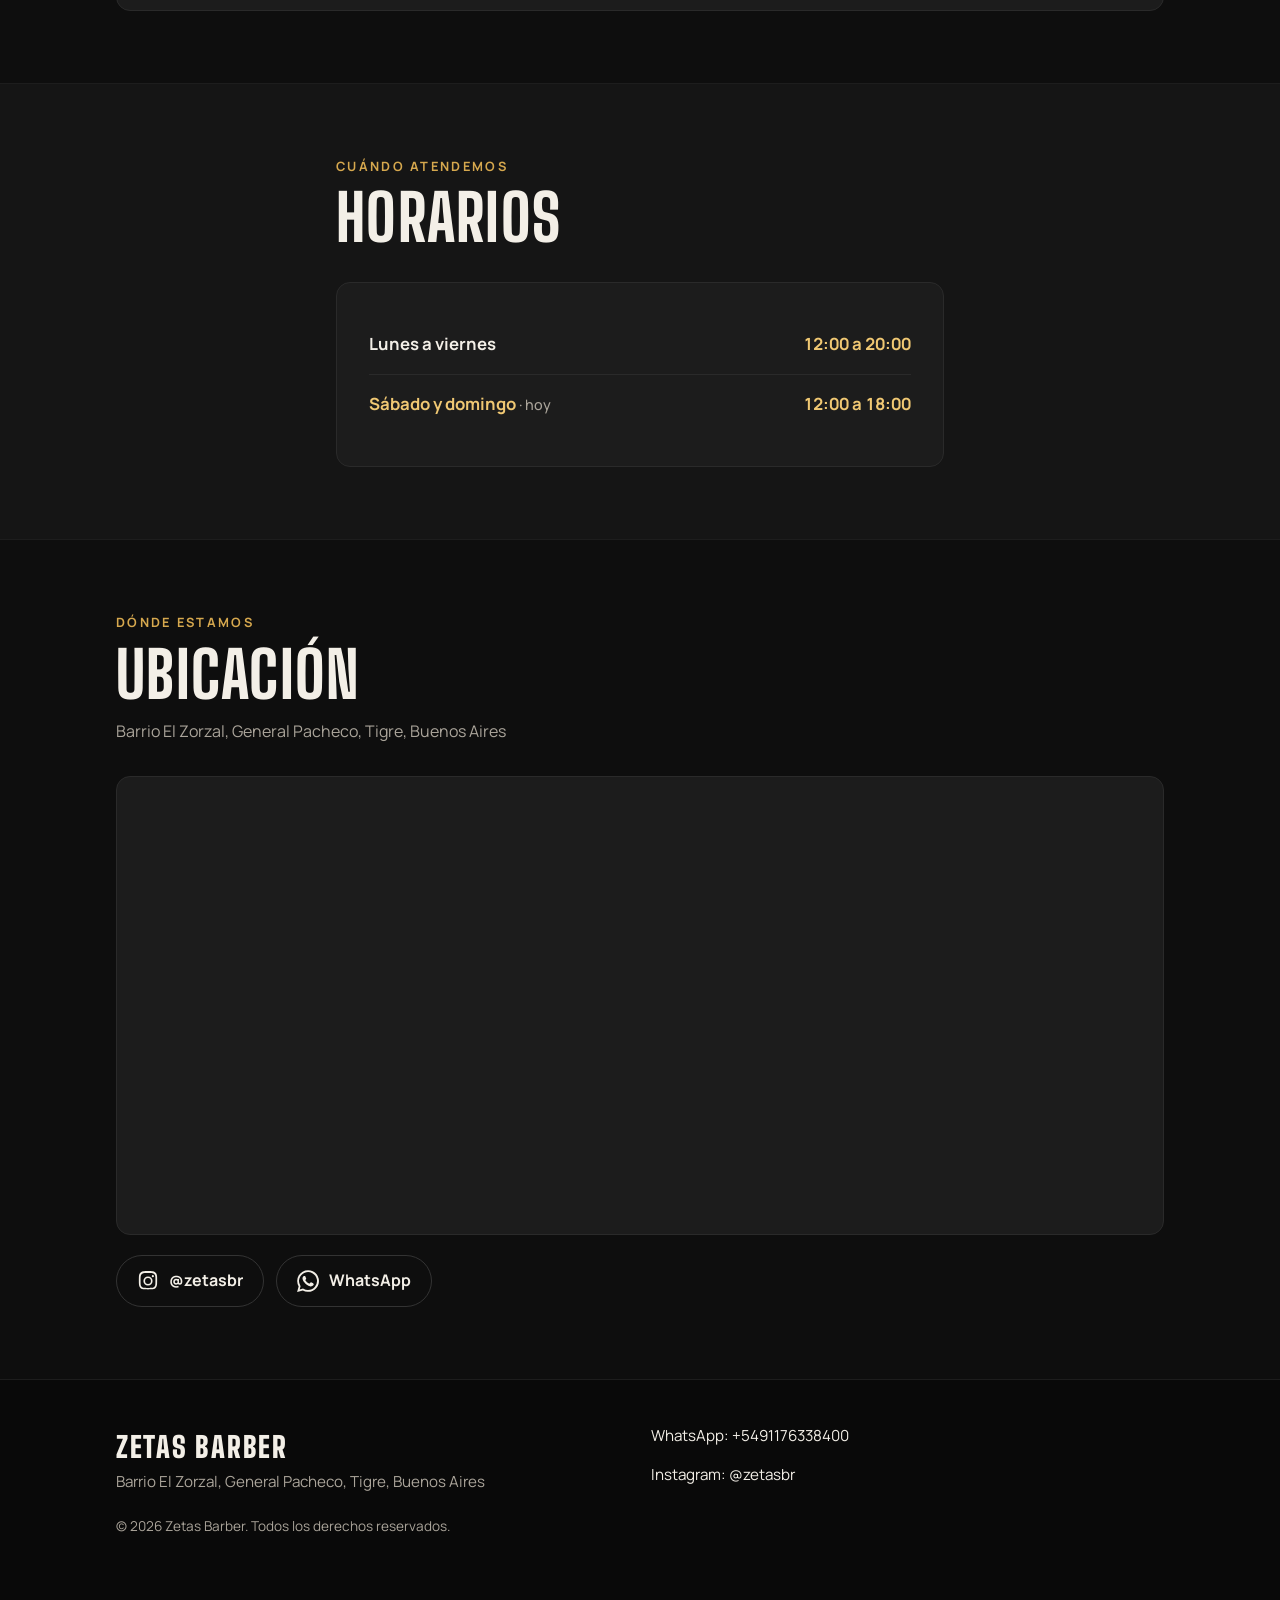
==== commit edb1afcb: "Forzar que los navegadores bajen la última versión de CSS y JS Co-Authored-By: Claude Opus 5.5 <nore" ====
--- a/index.html
+++ b/index.html
@@ -45,7 +45,7 @@
   <link rel="preconnect" href="https://fonts.googleapis.com">
   <link rel="preconnect" href="https://fonts.gstatic.com" crossorigin>
   <link href="https://fonts.googleapis.com/css2?family=Big+Shoulders+Display:wght@700;800;900&family=Manrope:wght@400;500;600;700&display=swap" rel="stylesheet">
-  <link rel="stylesheet" href="css/styles.css">
+  <link rel="stylesheet" href="css/styles.css?v=20261027b">
   <script>document.documentElement.classList.add("js");</script>
 </head>
 <body>
@@ -286,8 +286,8 @@
     </div>
   </dialog>
 
-  <script src="js/config.js"></script>
-  <script src="js/mapas.js"></script>
-  <script src="js/app.js"></script>
+  <script src="js/config.js?v=20261027b"></script>
+  <script src="js/mapas.js?v=20261027b"></script>
+  <script src="js/app.js?v=20261027b"></script>
 </body>
 </html>
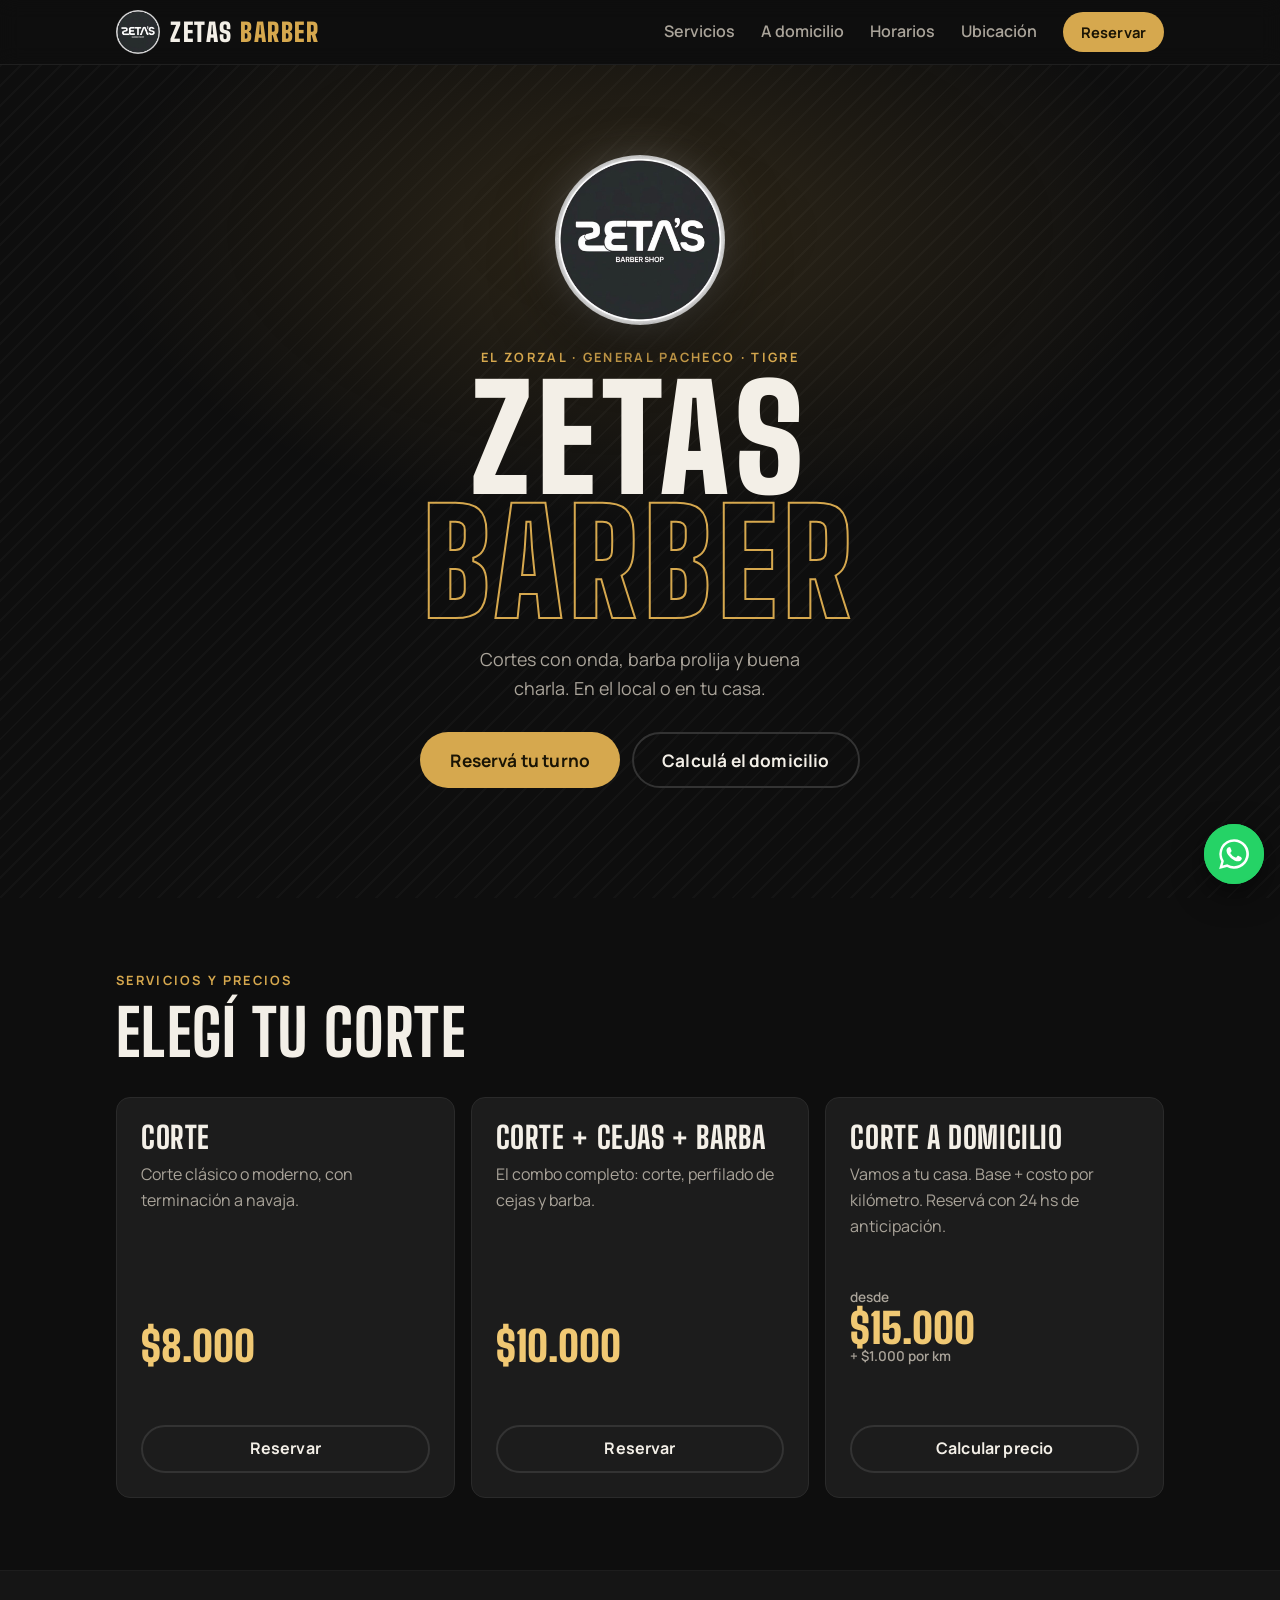
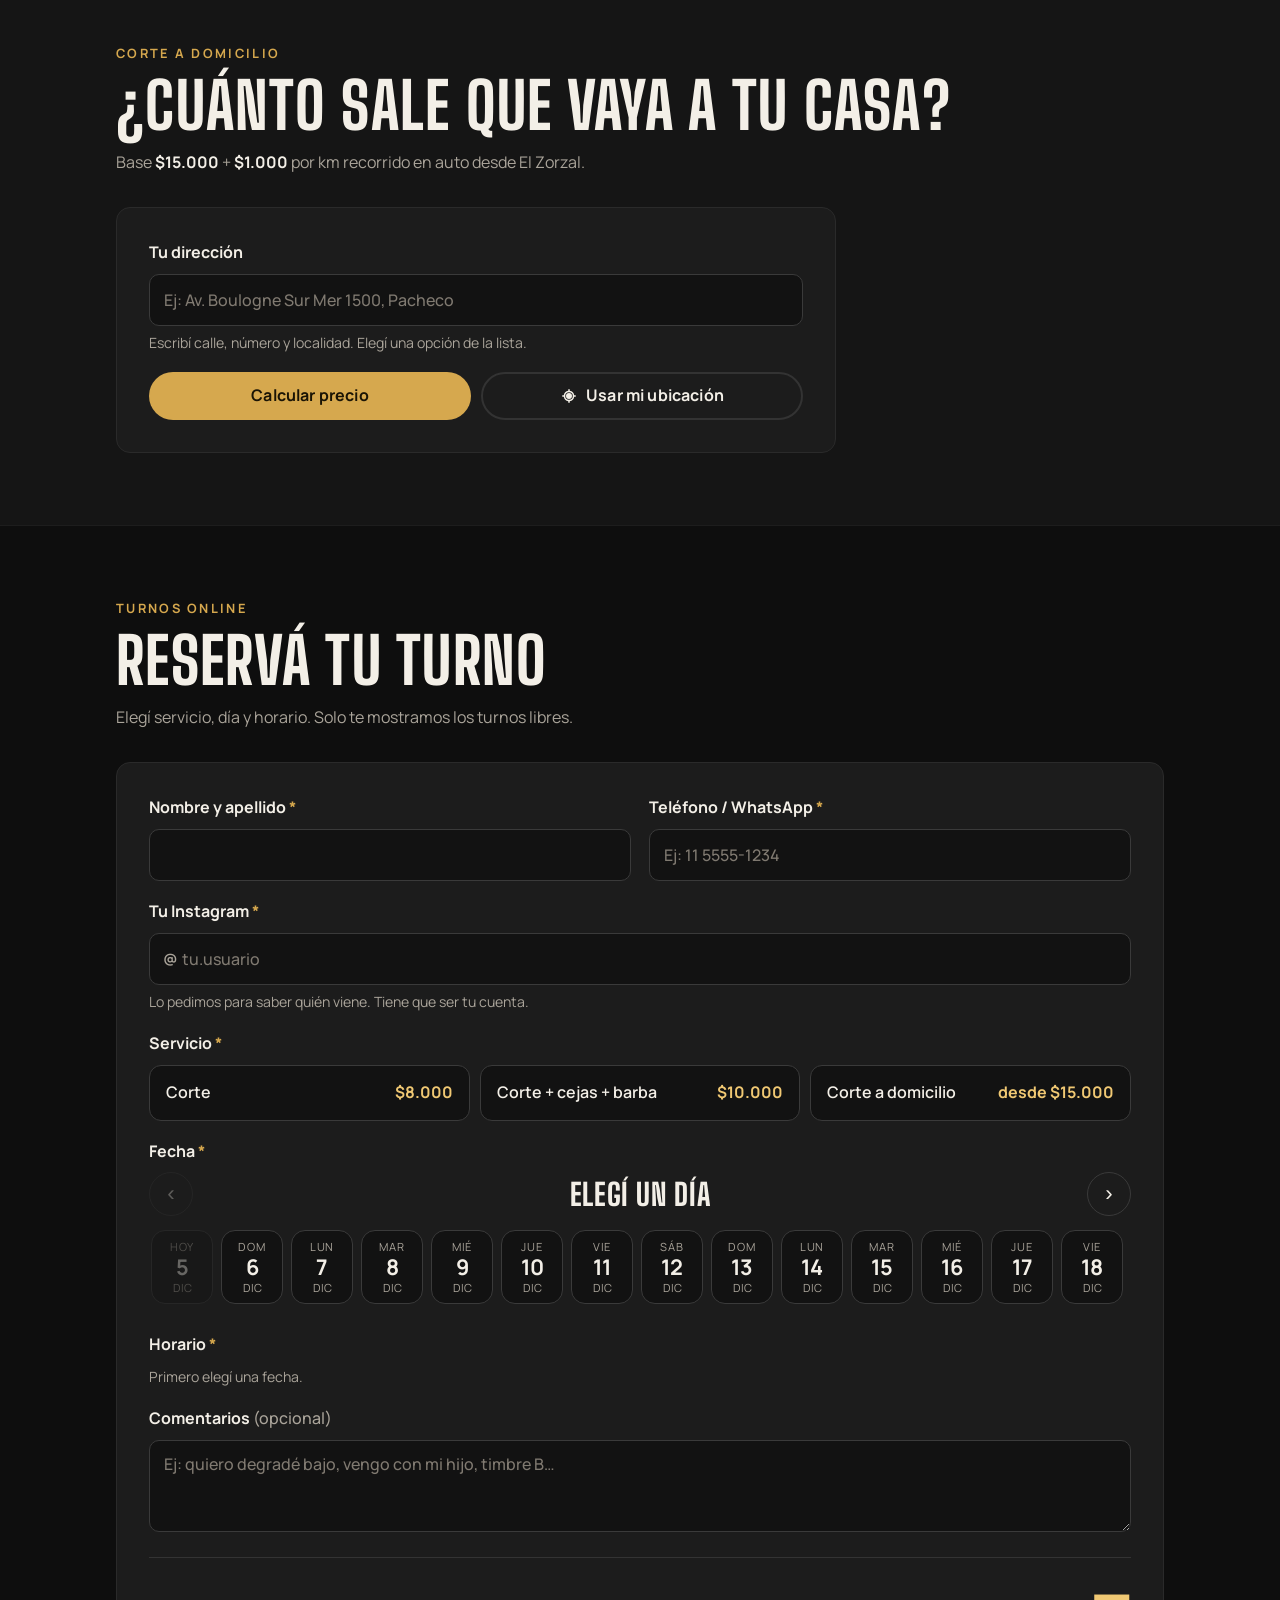
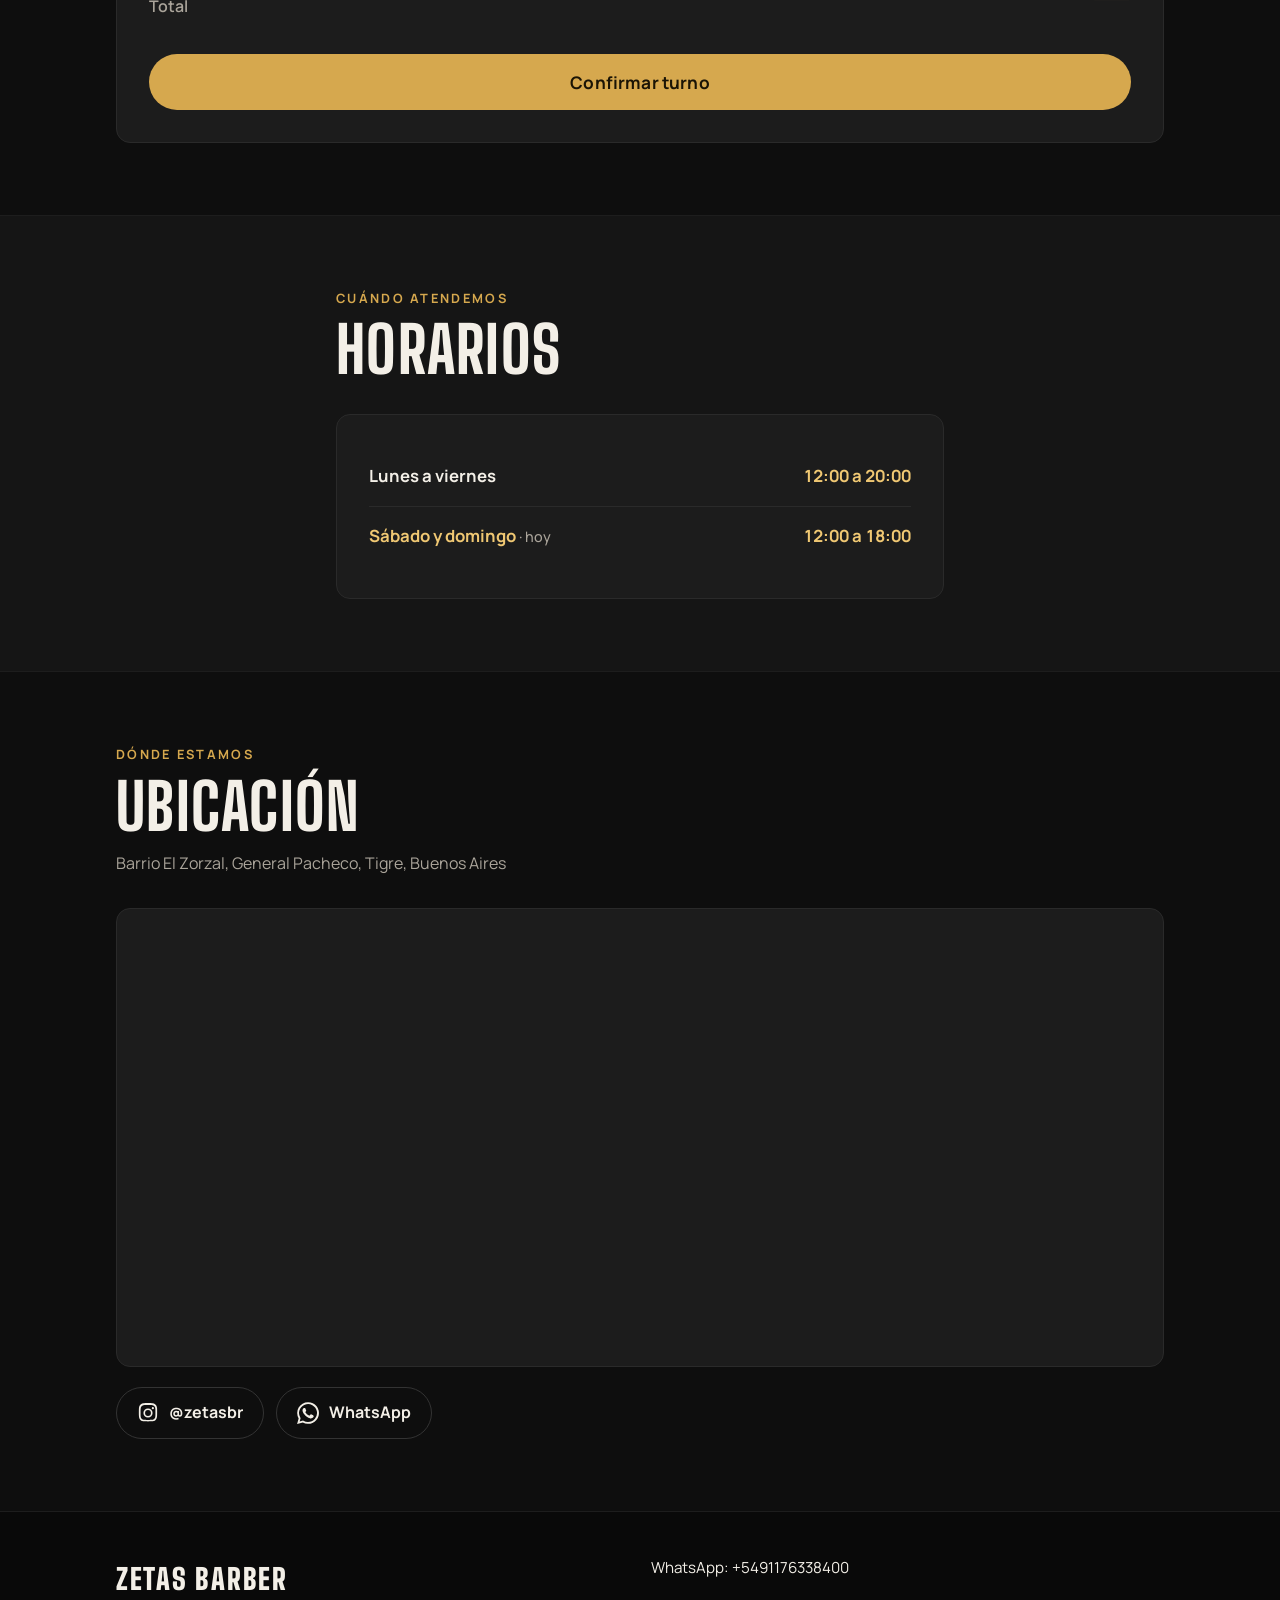
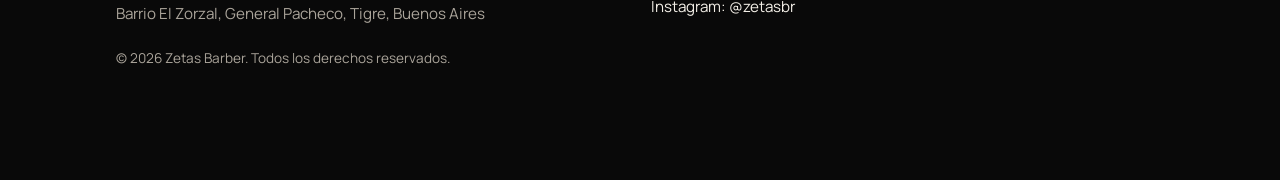
==== commit 622c63d4: "Pedir el Instagram del cliente al reservar Co-Authored-By: Claude Opus 5.5 <noreply@anthropic.com>" ====
--- a/index.html
+++ b/index.html
@@ -45,7 +45,7 @@
   <link rel="preconnect" href="https://fonts.googleapis.com">
   <link rel="preconnect" href="https://fonts.gstatic.com" crossorigin>
   <link href="https://fonts.googleapis.com/css2?family=Big+Shoulders+Display:wght@700;800;900&family=Manrope:wght@400;500;600;700&display=swap" rel="stylesheet">
-  <link rel="stylesheet" href="css/styles.css?v=20261027b">
+  <link rel="stylesheet" href="css/styles.css?v=20261027c">
   <script>document.documentElement.classList.add("js");</script>
 </head>
 <body>
@@ -156,6 +156,17 @@
             </div>
           </div>
 
+          <div class="field">
+            <label for="f-insta">Tu Instagram <span class="req" aria-hidden="true">*</span></label>
+            <div class="input-prefix">
+              <span aria-hidden="true">@</span>
+              <input id="f-insta" name="instagram" type="text" required maxlength="60" autocomplete="off"
+                     autocapitalize="none" spellcheck="false" placeholder="tu.usuario" aria-describedby="h-insta">
+            </div>
+            <p class="hint" id="h-insta">Lo pedimos para saber quién viene. Tiene que ser tu cuenta.</p>
+            <p class="error" id="e-insta"></p>
+          </div>
+
           <fieldset class="field">
             <legend>Servicio <span class="req" aria-hidden="true">*</span></legend>
             <div class="chips" id="f-servicios"><!-- desde config.js --></div>
@@ -286,8 +297,8 @@
     </div>
   </dialog>
 
-  <script src="js/config.js?v=20261027b"></script>
-  <script src="js/mapas.js?v=20261027b"></script>
-  <script src="js/app.js?v=20261027b"></script>
+  <script src="js/config.js?v=20261027c"></script>
+  <script src="js/mapas.js?v=20261027c"></script>
+  <script src="js/app.js?v=20261027c"></script>
 </body>
 </html>
--- a/css/styles.css
+++ b/css/styles.css
@@ -163,6 +163,9 @@
 input[aria-invalid="true"] { border-color: var(--danger); }
 input[type="date"] { color-scheme: dark; }
 textarea { resize: vertical; min-height: 90px; }
+.input-prefix { position: relative; }
+.input-prefix span { position: absolute; left: 14px; top: 50%; transform: translateY(-50%); color: var(--muted); font-weight: 600; pointer-events: none; }
+.input-prefix input { padding-left: 32px; }
 .hint { color: var(--muted); font-size: .88rem; margin: 6px 0 0; }
 .error { color: var(--danger); font-size: .9rem; margin: 6px 0 0; min-height: 0; }
 .error:empty { display: none; }
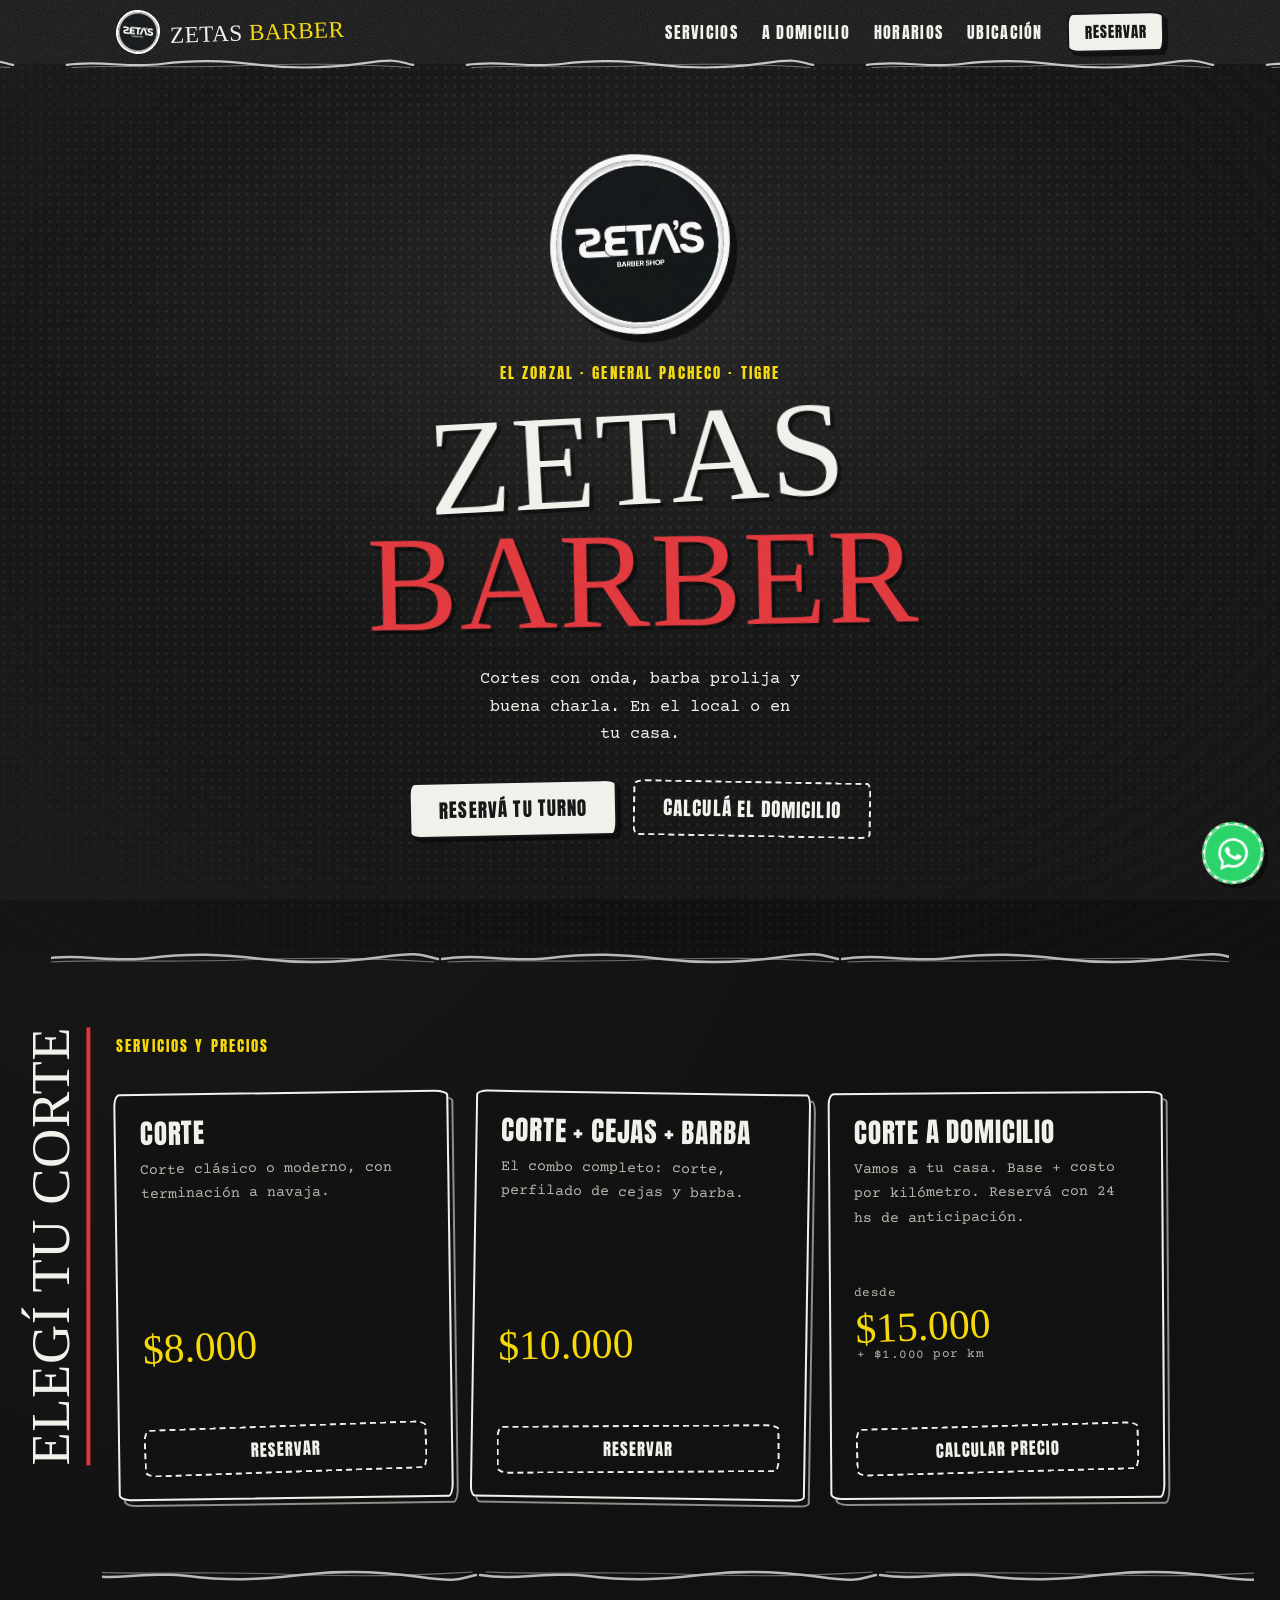
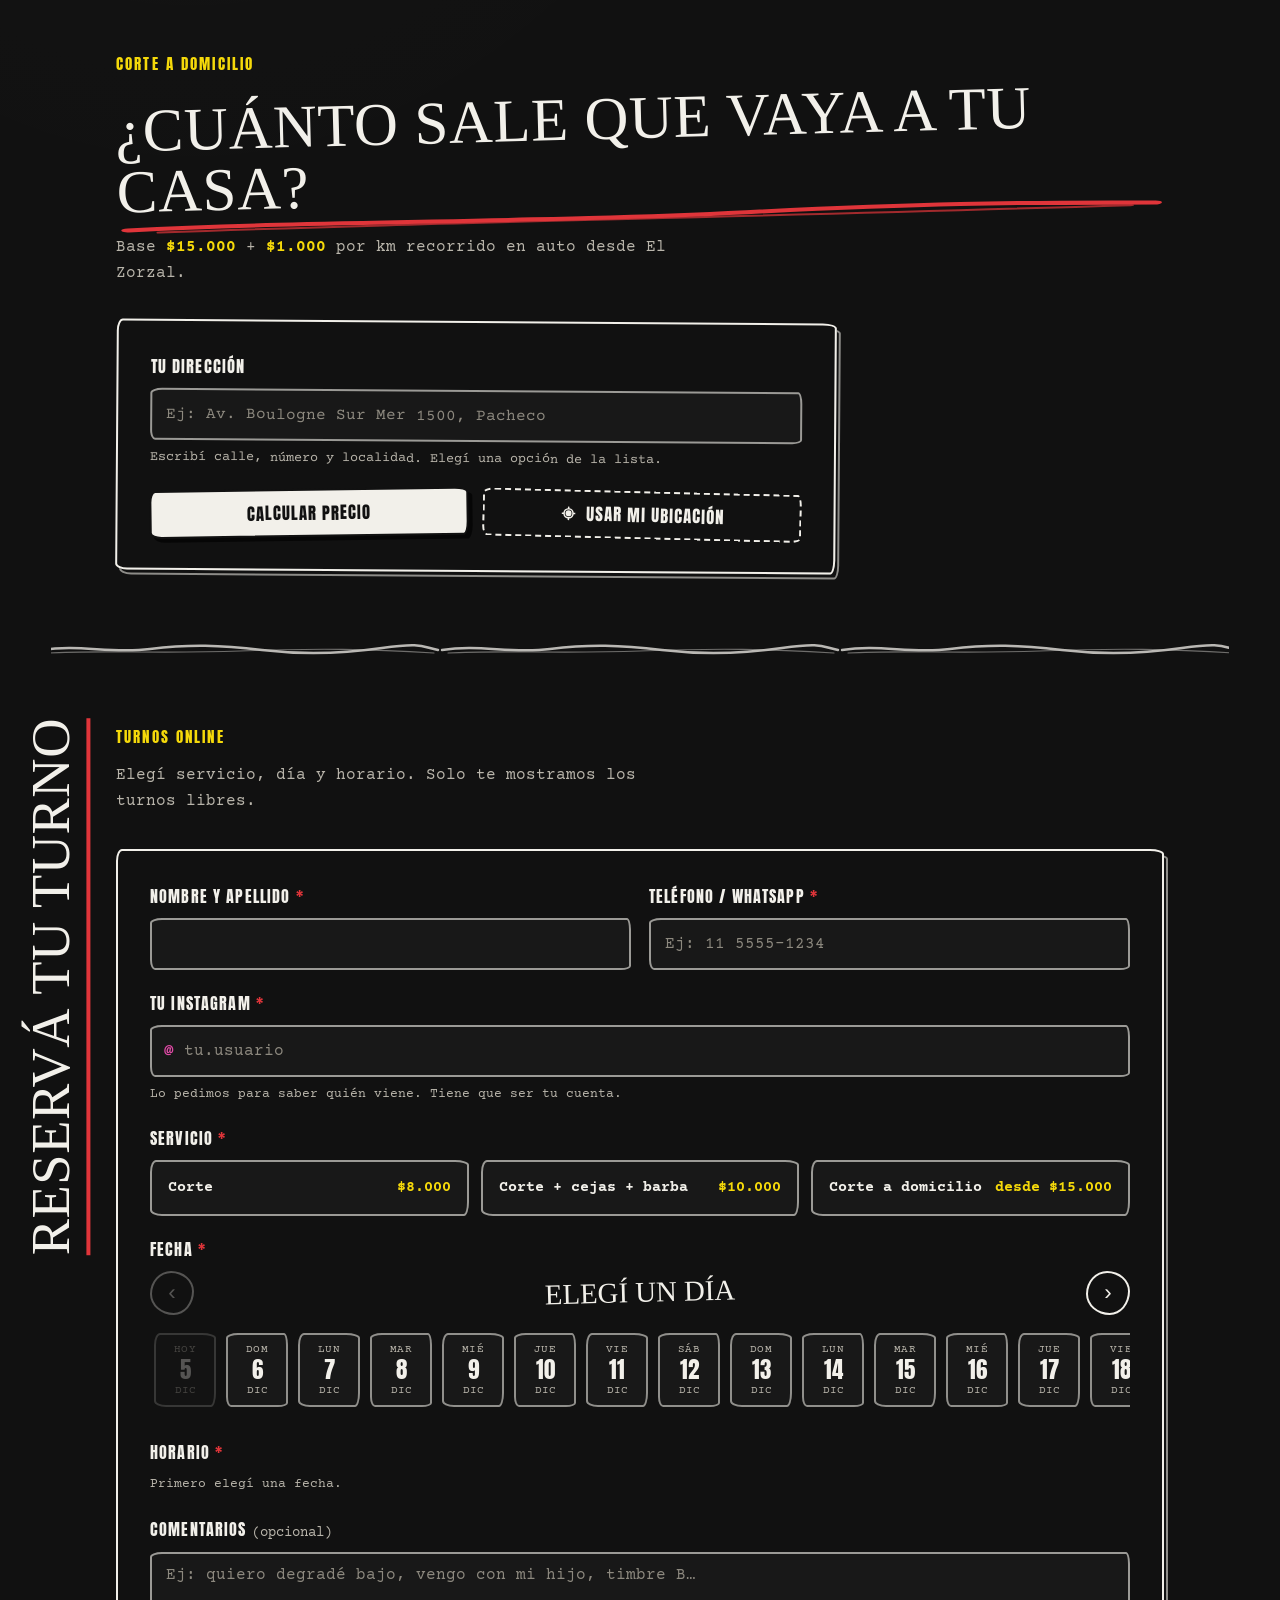
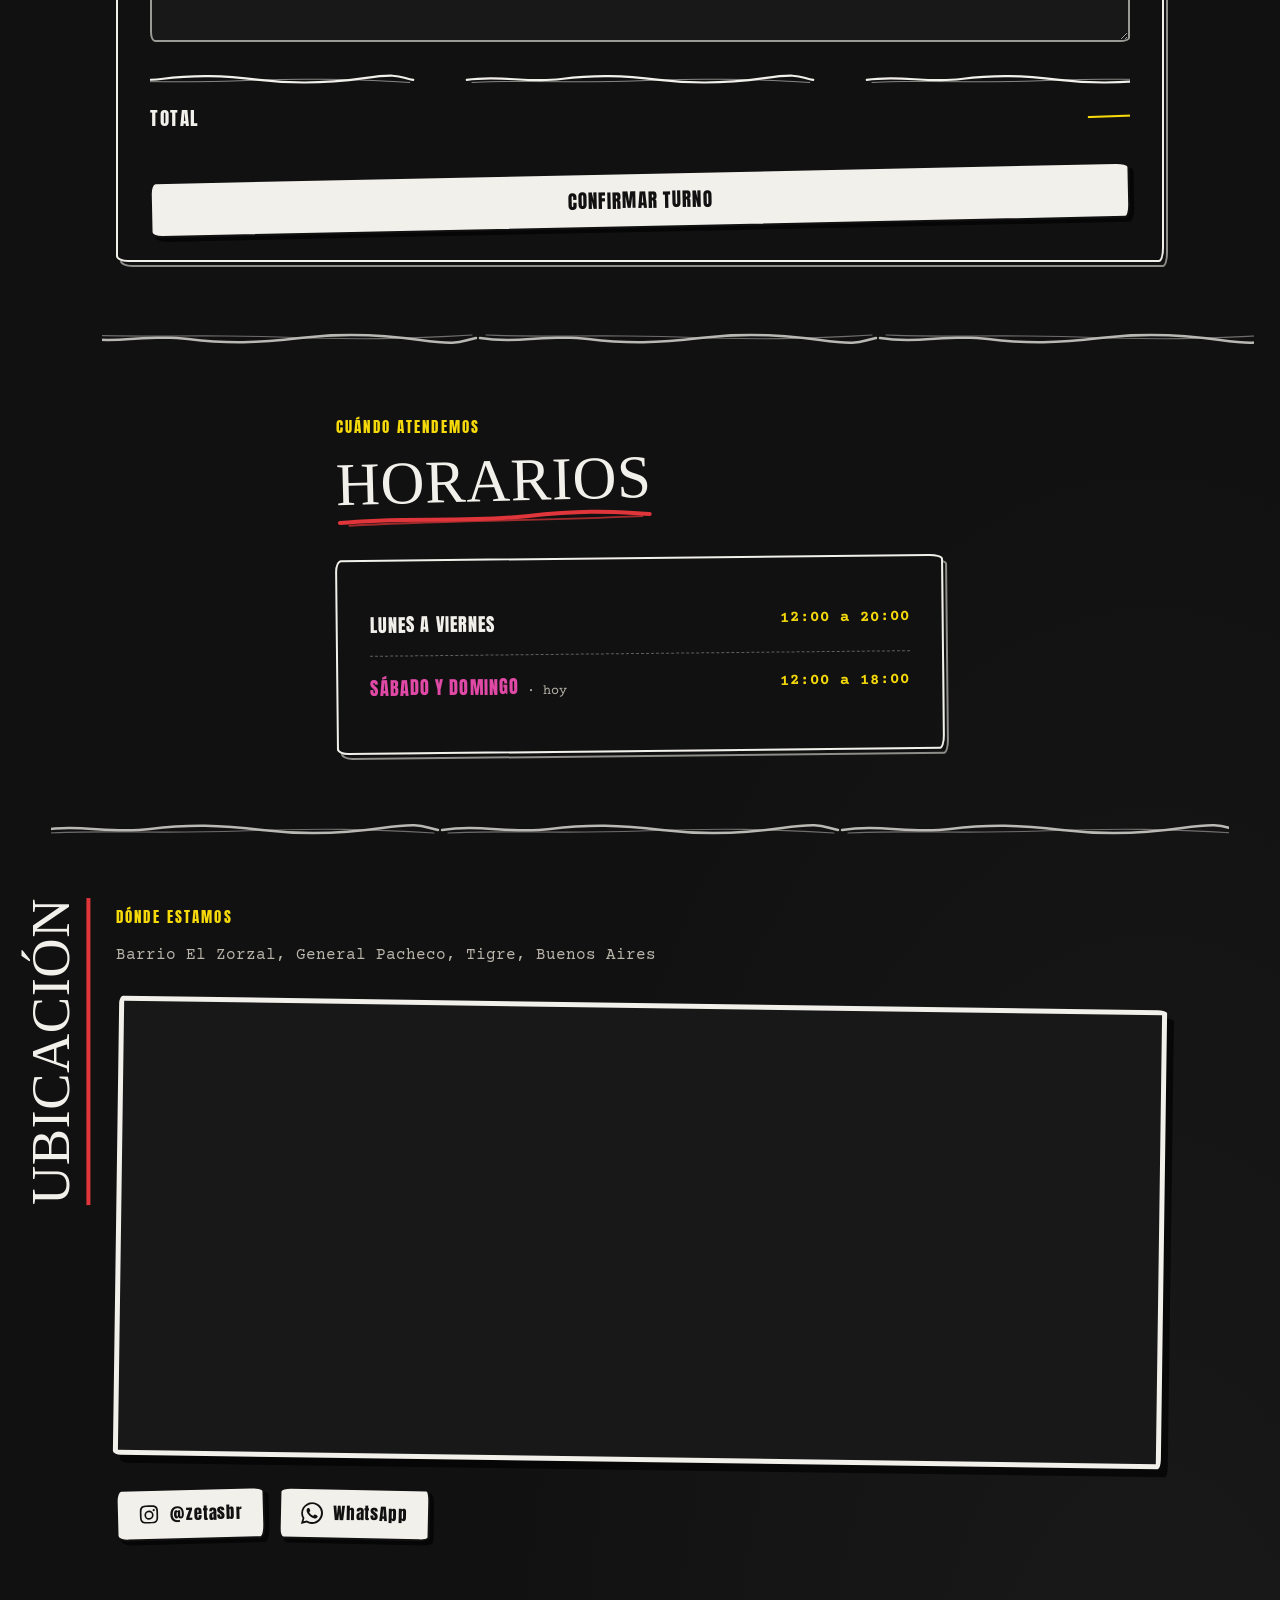
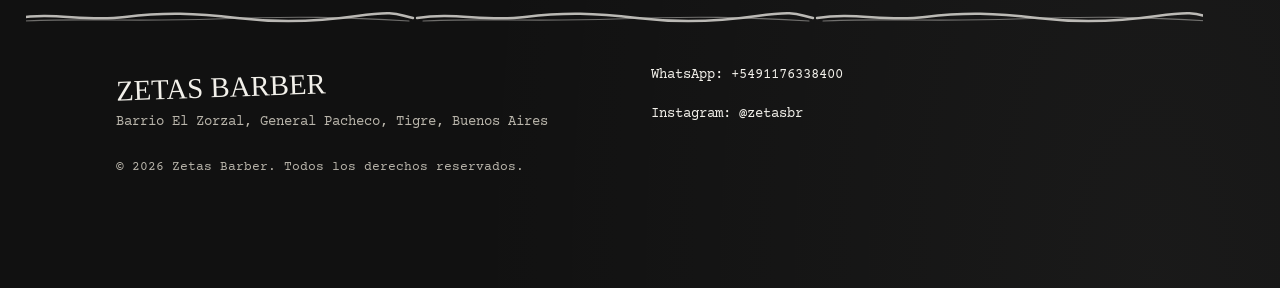
==== commit 7ca7a2a5: "Nuevo estilo visual: fanzine hip-hop / skate de los 90 Co-Authored-By: Claude Opus 5.5 <noreply@anth" ====
--- a/index.html
+++ b/index.html
@@ -44,8 +44,8 @@
 
   <link rel="preconnect" href="https://fonts.googleapis.com">
   <link rel="preconnect" href="https://fonts.gstatic.com" crossorigin>
-  <link href="https://fonts.googleapis.com/css2?family=Big+Shoulders+Display:wght@700;800;900&family=Manrope:wght@400;500;600;700&display=swap" rel="stylesheet">
-  <link rel="stylesheet" href="css/styles.css?v=20261027c">
+  <link href="https://fonts.googleapis.com/css2?family=Anton&family=Courier+Prime:wght@400;700&family=Permanent+Marker&display=swap" rel="stylesheet">
+  <link rel="stylesheet" href="css/styles.css?v=20261027d">
   <script>document.documentElement.classList.add("js");</script>
 </head>
 <body>
@@ -297,8 +297,8 @@
     </div>
   </dialog>
 
-  <script src="js/config.js?v=20261027c"></script>
-  <script src="js/mapas.js?v=20261027c"></script>
-  <script src="js/app.js?v=20261027c"></script>
+  <script src="js/config.js?v=20261027d"></script>
+  <script src="js/mapas.js?v=20261027d"></script>
+  <script src="js/app.js?v=20261027d"></script>
 </body>
 </html>
--- a/css/styles.css
+++ b/css/styles.css
@@ -1,173 +1,238 @@
-/* ============ ZETAS BARBER — ESTILOS ============ */
+/* ============ ZETAS BARBER — ESTILOS (fanzine hip-hop / skate 90s) ============ */
 :root {
-  --bg: #0e0e0e;
-  --bg-alt: #151515;
-  --surface: #1c1c1c;
-  --surface-2: #262626;
-  --line: #333;
-  --text: #f3efe7;
-  --muted: #aaa49a;
-  --gold: #d6a84e;
-  --gold-2: #f0c873;
-  --gold-ink: #1a1405;
-  --danger: #ff7b6b;
-  --ok: #6fd39a;
+  --bg: #111;
+  --paper: #F2F0EA;          /* blanco hueso */
+  --text: #F2F0EA;
+  --muted: #b9b5ab;
+  --line: rgba(242,240,234,.55);
+  --field: #181818;
+  --red: #E0353A;
+  --yellow: #F5D90A;
+  --magenta: #E04AA6;
+  --ink: #111;
+  --danger: #ff6b6f;
   --wa: #25d366;
-  --radius: 14px;
-  --font-display: "Big Shoulders Display", Impact, "Arial Narrow", sans-serif;
-  --font-body: "Manrope", system-ui, -apple-system, "Segoe UI", Roboto, sans-serif;
+  --font-display: "Permanent Marker", "Comic Sans MS", cursive;
+  --font-sub: "Anton", Impact, "Arial Narrow", sans-serif;
+  --font-body: "Courier Prime", "Courier New", Courier, monospace;
   --header-h: 64px;
+  /* bordes "dibujados a mano": radios desparejos */
+  --hand: 6px 14px 5px 12px / 12px 5px 14px 6px;
+  --hand-2: 12px 4px 10px 5px / 5px 12px 4px 10px;
+  --noise: url("data:image/svg+xml,%3Csvg xmlns='http://www.w3.org/2000/svg' width='220' height='220'%3E%3Cfilter id='n'%3E%3CfeTurbulence type='fractalNoise' baseFrequency='.85' numOctaves='3' stitchTiles='stitch'/%3E%3CfeColorMatrix values='0 0 0 0 1 0 0 0 0 1 0 0 0 0 1 0 0 0 .6 0'/%3E%3C/filter%3E%3Crect width='100%25' height='100%25' filter='url(%23n)'/%3E%3C/svg%3E");
+  --scribble: url("data:image/svg+xml,%3Csvg xmlns='http://www.w3.org/2000/svg' width='400' height='16' viewBox='0 0 400 16'%3E%3Cpath d='M2 9 C 40 3, 70 13, 110 8 S 180 4, 222 9 S 300 13, 342 7 S 382 6, 398 9' fill='none' stroke='%23F2F0EA' stroke-width='2.4' stroke-linecap='round'/%3E%3Cpath d='M8 12 C 60 9, 120 13, 200 10 S 330 8, 394 12' fill='none' stroke='%23F2F0EA' stroke-width='1.1' stroke-linecap='round' opacity='.55'/%3E%3C/svg%3E");
+  --underline-red: url("data:image/svg+xml,%3Csvg xmlns='http://www.w3.org/2000/svg' width='300' height='14' viewBox='0 0 300 14' preserveAspectRatio='none'%3E%3Cpath d='M3 9 C 60 4, 120 12, 180 7 S 260 5, 297 8' fill='none' stroke='%23E0353A' stroke-width='4' stroke-linecap='round'/%3E%3Cpath d='M12 12 C 90 9, 170 12, 290 10' fill='none' stroke='%23E0353A' stroke-width='2' stroke-linecap='round' opacity='.7'/%3E%3C/svg%3E");
 }
 
 *, *::before, *::after { box-sizing: border-box; }
 html { scroll-behavior: smooth; scroll-padding-top: calc(var(--header-h) + 12px); -webkit-text-size-adjust: 100%; }
 body {
   margin: 0;
-  background: var(--bg);
+  background:
+    radial-gradient(120% 60% at 15% 0%, rgba(242,240,234,.05), transparent 60%),
+    radial-gradient(90% 50% at 90% 100%, rgba(242,240,234,.04), transparent 60%),
+    var(--bg);
   color: var(--text);
   font-family: var(--font-body);
-  font-size: 1rem;
-  line-height: 1.6;
+  font-size: .98rem;
+  line-height: 1.65;
   -webkit-font-smoothing: antialiased;
 }
+/* Grano de fotocopia por encima de todo (no bloquea clics) */
+body::after {
+  content: ""; position: fixed; inset: 0; z-index: 90; pointer-events: none;
+  background-image: var(--noise); opacity: .085; mix-blend-mode: screen;
+}
 img { max-width: 100%; display: block; }
-a { color: var(--gold-2); }
-h1, h2, h3 { font-family: var(--font-display); letter-spacing: .02em; line-height: 1; margin: 0; }
-:focus-visible { outline: 3px solid var(--gold-2); outline-offset: 3px; border-radius: 6px; }
+a { color: var(--yellow); text-underline-offset: 3px; }
+a:hover { color: var(--magenta); }
+h1, h2, h3 { font-family: var(--font-display); font-weight: 400; letter-spacing: .01em; line-height: 1; margin: 0; color: var(--paper); }
+strong, b { font-weight: 700; }
+:focus-visible { outline: 3px dashed var(--yellow); outline-offset: 4px; }
 
 .wrap { width: 100%; max-width: 1080px; margin: 0 auto; padding: 0 16px; }
 .narrow { max-width: 640px; }
 
-.skip { position: absolute; left: -9999px; top: 8px; z-index: 100; background: var(--gold); color: var(--gold-ink); padding: 10px 14px; border-radius: 8px; font-weight: 700; }
+.skip { position: absolute; left: -9999px; top: 8px; z-index: 100; background: var(--paper); color: var(--ink); padding: 10px 14px; font-family: var(--font-sub); text-transform: uppercase; }
 .skip:focus { left: 8px; }
 
-/* ---------- Botones ---------- */
+/* ---------- Botones: stickers ---------- */
 .btn {
   display: inline-flex; align-items: center; justify-content: center; gap: 8px;
   min-height: 48px; padding: 12px 22px;
-  border-radius: 999px; border: 2px solid transparent;
-  font: 700 1rem/1.1 var(--font-body); letter-spacing: .01em;
+  background: var(--paper); color: var(--ink);
+  border: 2px solid var(--ink); border-radius: var(--hand);
+  font: 400 1.05rem/1.1 var(--font-sub); letter-spacing: .06em; text-transform: uppercase;
   text-decoration: none; cursor: pointer;
-  transition: transform .15s ease, background-color .2s ease, border-color .2s ease, color .2s ease;
+  rotate: -1.2deg;
+  box-shadow: 4px 4px 0 rgba(0,0,0,.65);
+  transition: translate .18s cubic-bezier(.3,1.6,.5,1), rotate .18s, box-shadow .18s, background-color .2s, color .2s;
   -webkit-tap-highlight-color: transparent;
 }
-.btn:active { transform: scale(.97); }
-.btn--gold { background: var(--gold); color: var(--gold-ink); }
-.btn--gold:hover { background: var(--gold-2); }
-.btn--ghost { background: transparent; color: var(--text); border-color: var(--line); }
-.btn--ghost:hover { border-color: var(--gold); color: var(--gold-2); }
-.btn--wa { background: var(--wa); color: #06210f; }
-.btn--lg { min-height: 56px; padding: 14px 28px; font-size: 1.08rem; }
-.btn--sm { min-height: 40px; padding: 8px 16px; font-size: .92rem; }
+.btn:nth-of-type(2n) { rotate: 1deg; border-radius: var(--hand-2); }
+.btn:hover { color: var(--ink); translate: -1px -4px; rotate: 1.8deg; box-shadow: 7px 9px 0 rgba(0,0,0,.6); }
+.btn:nth-of-type(2n):hover { rotate: -2deg; }
+.btn:active { translate: 0 0; box-shadow: 2px 2px 0 rgba(0,0,0,.65); }
+.btn--gold, .btn--wa { background: var(--paper); color: var(--ink); }
+.btn--ghost { background: transparent; color: var(--paper); border: 2px dashed var(--paper); box-shadow: none; }
+.btn--ghost:hover { background: var(--paper); color: var(--ink); }
+.btn--lg { min-height: 56px; padding: 14px 28px; font-size: 1.2rem; }
+.btn--sm { min-height: 40px; padding: 8px 16px; font-size: .95rem; }
 .btn--block { width: 100%; }
-.btn[disabled] { opacity: .55; cursor: not-allowed; }
+.btn[disabled] { opacity: .55; cursor: not-allowed; translate: none; }
 
 /* ---------- Header ---------- */
 .header {
   position: sticky; top: 0; z-index: 50;
-  background: rgba(14,14,14,.86);
-  backdrop-filter: blur(10px); -webkit-backdrop-filter: blur(10px);
-  border-bottom: 1px solid #1f1f1f;
+  background: var(--bg);
+  background-image: var(--noise);
+  background-blend-mode: soft-light;
+}
+.header::after {
+  content: ""; position: absolute; left: 0; right: 0; bottom: -7px; height: 14px;
+  background: var(--scribble) repeat-x center / 400px 14px; opacity: .8; pointer-events: none;
 }
 .header__inner { display: flex; align-items: center; justify-content: space-between; height: var(--header-h); }
-.brand { display: flex; align-items: center; gap: 10px; text-decoration: none; color: var(--text); }
-.brand__logo { width: 44px; height: 44px; border-radius: 50%; object-fit: cover; }
-.brand__text { font-family: var(--font-display); font-weight: 900; font-size: 1.6rem; letter-spacing: .06em; }
-.brand__text span { color: var(--gold); }
+.brand { display: flex; align-items: center; gap: 10px; text-decoration: none; color: var(--paper); }
+.brand:hover { color: var(--paper); }
+.brand__logo { width: 44px; height: 44px; object-fit: cover; border: 2px solid var(--paper); border-radius: 48% 52% 50% 50% / 52% 47% 53% 48%; rotate: 5deg; filter: contrast(1.25) grayscale(.2); }
+.brand__text { font-family: var(--font-display); font-size: 1.45rem; letter-spacing: .02em; rotate: -2deg; }
+.brand__text span { color: var(--yellow); }
 
 .nav-toggle { display: inline-flex; flex-direction: column; gap: 5px; justify-content: center; align-items: center; width: 48px; height: 48px; background: none; border: 0; cursor: pointer; }
-.nav-toggle span { width: 24px; height: 2px; background: var(--text); transition: transform .25s, opacity .25s; }
-.nav-toggle[aria-expanded="true"] span:nth-child(1) { transform: translateY(7px) rotate(45deg); }
+.nav-toggle span { width: 26px; height: 3px; background: var(--paper); border-radius: 2px; transition: transform .25s, opacity .25s; }
+.nav-toggle span:nth-child(2) { width: 20px; rotate: -4deg; }
+.nav-toggle[aria-expanded="true"] span:nth-child(1) { transform: translateY(8px) rotate(45deg); }
 .nav-toggle[aria-expanded="true"] span:nth-child(2) { opacity: 0; }
-.nav-toggle[aria-expanded="true"] span:nth-child(3) { transform: translateY(-7px) rotate(-45deg); }
+.nav-toggle[aria-expanded="true"] span:nth-child(3) { transform: translateY(-8px) rotate(-45deg); }
 
 .nav {
   position: fixed; inset: var(--header-h) 0 auto 0;
-  display: flex; flex-direction: column; gap: 4px; padding: 12px 16px 20px;
-  background: #0e0e0e; border-bottom: 1px solid var(--line);
+  display: flex; flex-direction: column; gap: 4px; padding: 16px 16px 24px;
+  background: var(--bg); border-bottom: 2px dashed var(--line);
   transform: translateY(-120%); transition: transform .3s ease; visibility: hidden;
 }
 .nav.is-open { transform: none; visibility: visible; }
-.nav a:not(.btn) { color: var(--text); text-decoration: none; font-weight: 600; padding: 14px 4px; border-bottom: 1px solid #1f1f1f; }
-.nav .btn { margin-top: 10px; }
+.nav a:not(.btn) { color: var(--paper); text-decoration: none; font-family: var(--font-sub); font-size: 1.15rem; letter-spacing: .08em; text-transform: uppercase; padding: 12px 4px; border-bottom: 1px dashed rgba(242,240,234,.25); }
+.nav a:not(.btn):hover { color: var(--yellow); }
+.nav .btn { margin-top: 12px; }
 
 @media (min-width: 860px) {
   .nav-toggle { display: none; }
-  .nav { position: static; flex-direction: row; align-items: center; gap: 26px; padding: 0; background: none; border: 0; transform: none; visibility: visible; }
-  .nav a:not(.btn) { padding: 6px 0; border: 0; color: var(--muted); }
-  .nav a:not(.btn):hover { color: var(--text); }
+  .nav { position: static; flex-direction: row; align-items: center; gap: 24px; padding: 0; background: none; border: 0; transform: none; visibility: visible; }
+  .nav a:not(.btn) { padding: 6px 0; border: 0; font-size: 1rem; }
   .nav .btn { margin: 0; }
 }
 
 /* ---------- Hero ---------- */
-.hero { position: relative; overflow: hidden; padding: 56px 0 72px; text-align: center; }
+.hero { position: relative; overflow: hidden; padding: 56px 0 80px; text-align: center; }
 .hero__bg {
   position: absolute; inset: 0; z-index: -1;
   background:
-    radial-gradient(60% 50% at 50% 20%, rgba(214,168,78,.16), transparent 70%),
-    repeating-linear-gradient(135deg, rgba(255,255,255,.025) 0 2px, transparent 2px 14px),
+    radial-gradient(rgba(242,240,234,.07) 1.2px, transparent 1.6px) 0 0 / 9px 9px,   /* trama de puntos */
+    radial-gradient(70% 55% at 50% 30%, rgba(242,240,234,.07), transparent 70%),
     var(--bg);
+  -webkit-mask-image: radial-gradient(80% 80% at 50% 40%, #000 55%, transparent 100%);
+          mask-image: radial-gradient(80% 80% at 50% 40%, #000 55%, transparent 100%);
 }
 .hero__inner { display: flex; flex-direction: column; align-items: center; }
-.hero__logo { width: 140px; height: 140px; border-radius: 50%; object-fit: cover; box-shadow: 0 0 40px rgba(255,255,255,.18), 0 20px 60px rgba(0,0,0,.6); margin-bottom: 22px; animation: pop .8s cubic-bezier(.2,.8,.2,1) both; }
-.eyebrow { margin: 0 0 10px; color: var(--gold); font-weight: 700; font-size: .8rem; letter-spacing: .18em; text-transform: uppercase; }
-.hero__title { font-size: clamp(4.2rem, 21vw, 9rem); font-weight: 900; letter-spacing: .04em; line-height: .86; animation: rise .9s .1s cubic-bezier(.2,.8,.2,1) both; }
-.hero__title span { color: transparent; -webkit-text-stroke: 2px var(--gold); }
-.hero__lead { max-width: 30ch; margin: 20px auto 30px; color: var(--muted); font-size: 1.12rem; animation: rise .9s .2s cubic-bezier(.2,.8,.2,1) both; }
-.hero__ctas { display: flex; flex-direction: column; gap: 12px; width: 100%; max-width: 360px; animation: rise .9s .3s cubic-bezier(.2,.8,.2,1) both; }
-@media (min-width: 600px) { .hero { padding: 90px 0 110px; } .hero__ctas { flex-direction: row; max-width: none; justify-content: center; } .hero__logo { width: 170px; height: 170px; } }
+.hero__logo {
+  width: 150px; height: 150px; object-fit: cover; margin-bottom: 26px;
+  border: 6px solid var(--paper);
+  border-radius: 47% 53% 51% 49% / 52% 48% 52% 48%;
+  rotate: -3deg;
+  filter: contrast(1.3) grayscale(.15) brightness(.97);
+  box-shadow: 7px 9px 0 rgba(0,0,0,.7);
+  animation: pop .8s cubic-bezier(.2,.8,.2,1) both;
+}
+.eyebrow { margin: 0 0 12px; color: var(--yellow); font-family: var(--font-sub); font-size: .95rem; letter-spacing: .14em; text-transform: uppercase; }
+.hero__title { font-size: clamp(4rem, 19vw, 8.5rem); line-height: .9; rotate: -3deg; text-shadow: 4px 4px 0 rgba(0,0,0,.6); animation: rise .9s .1s cubic-bezier(.2,.8,.2,1) both; }
+.hero__title span { color: var(--red); display: inline-block; rotate: 2deg; }
+.hero__lead { max-width: 32ch; margin: 24px auto 32px; color: var(--paper); font-size: 1.05rem; animation: rise .9s .2s cubic-bezier(.2,.8,.2,1) both; }
+.hero__ctas { display: flex; flex-direction: column; gap: 16px; width: 100%; max-width: 360px; animation: rise .9s .3s cubic-bezier(.2,.8,.2,1) both; }
+@media (min-width: 600px) { .hero { padding: 90px 0 120px; } .hero__ctas { flex-direction: row; max-width: none; justify-content: center; } .hero__logo { width: 180px; height: 180px; } }
 
 @keyframes rise { from { opacity: 0; transform: translateY(24px); } to { opacity: 1; transform: none; } }
 @keyframes pop { from { opacity: 0; transform: scale(.85); } to { opacity: 1; transform: none; } }
 
 /* ---------- Secciones ---------- */
-.section { padding: 72px 0; }
-.section--alt { background: var(--bg-alt); border-block: 1px solid #1d1d1d; }
-.section__head { margin-bottom: 32px; }
-.section__title { font-size: clamp(2.6rem, 10vw, 4rem); font-weight: 800; text-transform: uppercase; }
-.section__sub { color: var(--muted); margin: 12px 0 0; max-width: 56ch; }
-.section__sub strong { color: var(--text); }
-
-.card { background: var(--surface); border: 1px solid #2a2a2a; border-radius: var(--radius); padding: 22px; }
+.section { position: relative; padding: 76px 0; }
+/* separador: línea rayada a mano */
+.section::before {
+  content: ""; position: absolute; top: -7px; left: 4%; right: 4%; height: 16px;
+  background: var(--scribble) repeat-x center / 400px 16px; opacity: .75; pointer-events: none;
+}
+.section:nth-of-type(odd)::before { scale: 1 -1; left: 8%; right: 2%; }
+.section--alt { background: transparent; }
+.section__head { margin-bottom: 34px; }
+.section__title {
+  display: inline-block; font-size: clamp(2.5rem, 10vw, 3.8rem); text-transform: uppercase; rotate: -1.5deg;
+  padding-bottom: 12px;
+  background: var(--underline-red) no-repeat left bottom / 100% 14px;
+}
+.section__sub { color: var(--muted); margin: 14px 0 0; max-width: 56ch; }
+.section__sub strong { color: var(--yellow); }
+
+/* En pantallas grandes, algunos títulos van verticales como el lomo de una revista */
+@media (min-width: 1260px) {
+  #servicios .section__title, #reservar .section__title, #ubicacion .section__title {
+    position: absolute; left: -92px; top: -6px;
+    writing-mode: vertical-rl; transform: rotate(180deg); rotate: 0deg;
+    font-size: 3.4rem; white-space: nowrap; padding: 0 0 0 12px;
+    background: linear-gradient(var(--red), var(--red)) no-repeat left center / 4px 100%;
+  }
+  #servicios .section__head, #reservar .section__head, #ubicacion .section__head { position: relative; min-height: 1px; }
+}
+
+.card {
+  background: rgba(17,17,17,.6); padding: 22px;
+  border: 2px solid var(--paper); border-radius: var(--hand);
+  box-shadow: 4px 5px 0 -2px var(--bg), 4px 5px 0 0 var(--line); /* segunda línea "repasada" */
+}
 @media (min-width: 600px) { .card { padding: 32px; } }
 
 /* ---------- Servicios ---------- */
-.services { display: grid; gap: 16px; }
+.services { display: grid; gap: 22px; }
 @media (min-width: 760px) { .services { grid-template-columns: repeat(3, 1fr); } }
 .service {
-  position: relative; display: flex; flex-direction: column; gap: 10px;
-  background: var(--surface); border: 1px solid #2a2a2a; border-radius: var(--radius); padding: 24px;
-  transition: border-color .25s, transform .25s;
-}
-.service:hover { border-color: var(--gold); transform: translateY(-3px); }
-.service__name { font-family: var(--font-display); font-size: 1.9rem; font-weight: 800; text-transform: uppercase; }
-.service__desc { color: var(--muted); margin: 0; flex: 1; }
-.service__price { font-family: var(--font-display); font-size: 2.6rem; font-weight: 900; color: var(--gold-2); line-height: 1; }
-.service__price small { font-family: var(--font-body); font-size: .85rem; font-weight: 600; color: var(--muted); display: block; margin-bottom: 4px; }
-.service .btn { margin-top: 6px; }
+  position: relative; display: flex; flex-direction: column; gap: 10px; padding: 24px;
+  background: rgba(17,17,17,.6);
+  border: 2px solid var(--paper); border-radius: var(--hand);
+  box-shadow: 5px 6px 0 -2px var(--bg), 5px 6px 0 0 var(--line);
+  rotate: -.8deg;
+  transition: rotate .25s, translate .25s;
+}
+.service:nth-child(2) { rotate: .9deg; border-radius: var(--hand-2); }
+.service:nth-child(3) { rotate: -.4deg; }
+.service:hover { rotate: 0deg; translate: 0 -3px; }
+.service__name { font-family: var(--font-sub); font-size: 1.7rem; font-weight: 400; letter-spacing: .03em; text-transform: uppercase; line-height: 1.05; }
+.service__desc { color: var(--muted); margin: 0; flex: 1; font-size: .93rem; }
+.service__price { font-family: var(--font-display); font-size: 2.6rem; color: var(--yellow); line-height: 1; rotate: -2deg; }
+.service__price small { font-family: var(--font-body); font-size: .8rem; color: var(--muted); display: block; margin: 4px 0; letter-spacing: .04em; rotate: 2deg; }
+.service .btn { margin-top: 8px; }
 
 /* ---------- Formularios ---------- */
-.field { margin: 0 0 18px; border: 0; padding: 0; min-width: 0; }
-label, legend, .label { display: block; font-weight: 700; margin-bottom: 8px; padding: 0; }
-.req { color: var(--gold); }
-.opt { color: var(--muted); font-weight: 500; }
+.field { margin: 0 0 20px; border: 0; padding: 0; min-width: 0; }
+label, legend, .label { display: block; font-family: var(--font-sub); font-weight: 400; font-size: 1.02rem; letter-spacing: .07em; text-transform: uppercase; margin-bottom: 8px; padding: 0; }
+.req { color: var(--red); }
+.opt { color: var(--muted); font-family: var(--font-body); text-transform: none; letter-spacing: 0; font-size: .85rem; }
 input[type="text"], input[type="tel"], input[type="date"], textarea {
   width: 100%; min-height: 52px; padding: 12px 14px;
-  background: #121212; color: var(--text);
-  border: 1.5px solid #3a3a3a; border-radius: 10px;
-  font: 500 1rem var(--font-body);
-  transition: border-color .2s, box-shadow .2s;
-}
-input::placeholder, textarea::placeholder { color: #807a71; }
-input:focus, textarea:focus { outline: none; border-color: var(--gold); box-shadow: 0 0 0 3px rgba(214,168,78,.25); }
-input[aria-invalid="true"] { border-color: var(--danger); }
+  background: var(--field); color: var(--paper);
+  border: 2px solid rgba(242,240,234,.6); border-radius: var(--hand-2);
+  font: 400 1rem var(--font-body);
+  transition: border-color .2s;
+}
+input::placeholder, textarea::placeholder { color: #8d897f; }
+input:focus, textarea:focus { outline: none; border-color: var(--yellow); border-style: dashed; }
+input[aria-invalid="true"] { border-color: var(--red); }
 input[type="date"] { color-scheme: dark; }
 textarea { resize: vertical; min-height: 90px; }
 .input-prefix { position: relative; }
-.input-prefix span { position: absolute; left: 14px; top: 50%; transform: translateY(-50%); color: var(--muted); font-weight: 600; pointer-events: none; }
+.input-prefix span { position: absolute; left: 14px; top: 50%; transform: translateY(-50%); color: var(--magenta); font-weight: 700; pointer-events: none; }
 .input-prefix input { padding-left: 32px; }
-.hint { color: var(--muted); font-size: .88rem; margin: 6px 0 0; }
-.error { color: var(--danger); font-size: .9rem; margin: 6px 0 0; min-height: 0; }
+.hint { color: var(--muted); font-size: .84rem; margin: 6px 0 0; }
+.error { color: var(--danger); font-size: .88rem; margin: 6px 0 0; font-weight: 700; }
 .error:empty { display: none; }
 .grid-2 { display: grid; gap: 0 18px; }
 @media (min-width: 760px) { .grid-2 { grid-template-columns: 1fr 1fr; } }
@@ -175,151 +240,177 @@
 /* Autocompletado */
 .autocomplete { position: relative; }
 .autocomplete__list {
-  position: absolute; z-index: 20; left: 0; right: 0; top: calc(100% + 4px);
+  position: absolute; z-index: 20; left: 0; right: 0; top: calc(100% + 6px);
   margin: 0; padding: 6px; list-style: none;
-  background: #1a1a1a; border: 1px solid var(--line); border-radius: 10px;
-  box-shadow: 0 16px 40px rgba(0,0,0,.6); max-height: 280px; overflow: auto;
-}
-.autocomplete__list li { padding: 12px; border-radius: 8px; cursor: pointer; font-size: .95rem; }
+  background: var(--bg); border: 2px solid var(--paper); border-radius: var(--hand-2);
+  box-shadow: 5px 6px 0 rgba(0,0,0,.7); max-height: 280px; overflow: auto;
+}
+.autocomplete__list li { padding: 12px; cursor: pointer; font-size: .92rem; border-bottom: 1px dashed rgba(242,240,234,.2); }
+.autocomplete__list li:last-child { border-bottom: 0; }
 .autocomplete__list li small { display: block; color: var(--muted); }
-.autocomplete__list li[aria-selected="true"], .autocomplete__list li:hover { background: var(--surface-2); }
+.autocomplete__list li[aria-selected="true"], .autocomplete__list li:hover { background: var(--paper); color: var(--ink); }
+.autocomplete__list li[aria-selected="true"] small, .autocomplete__list li:hover small { color: #444; }
 
 /* Calculadora */
-.calc { max-width: 720px; }
-.calc__actions { display: flex; flex-wrap: wrap; gap: 10px; }
+.calc { max-width: 720px; rotate: .4deg; }
+.calc__actions { display: flex; flex-wrap: wrap; gap: 14px; }
 .calc__actions .btn { flex: 1 1 200px; }
-.calc__actions--tight { margin-top: 10px; }
+.calc__actions--tight { margin-top: 12px; }
 .calc__actions--tight .btn { flex: 0 1 auto; }
 .calc__result:empty { display: none; }
-.calc__result { margin-top: 22px; padding: 20px; border-radius: 12px; background: #121212; border: 1px dashed #3a3a3a; }
+.calc__result { margin-top: 24px; padding: 20px; background: var(--field); border: 2px dashed rgba(242,240,234,.6); border-radius: var(--hand-2); }
 .calc__result--mini { margin-top: 0; margin-bottom: 18px; }
 .res__km { color: var(--muted); margin: 0 0 4px; }
-.res__km strong { color: var(--text); }
-.res__desglose { margin: 0 0 10px; font-size: .95rem; color: var(--muted); }
-.res__total { font-family: var(--font-display); font-size: clamp(3rem, 14vw, 4.4rem); font-weight: 900; color: var(--gold-2); line-height: 1; margin: 0; }
-.res__dir { font-size: .85rem; color: var(--muted); margin: 10px 0 0; }
-.res__cta { margin-top: 16px; }
-.res--error { border-color: rgba(255,123,107,.5); }
-.res--error p { margin: 0 0 12px; }
+.res__km strong { color: var(--paper); }
+.res__desglose { margin: 0 0 10px; font-size: .9rem; color: var(--muted); }
+.res__total { font-family: var(--font-display); font-size: clamp(3rem, 14vw, 4.4rem); color: var(--yellow); line-height: 1; margin: 0; rotate: -2deg; display: inline-block; }
+.res__dir { font-size: .82rem; color: var(--muted); margin: 10px 0 0; }
+.res__cta { margin-top: 18px; }
+.res--error { border-color: var(--red); }
+.res--error p { margin: 0 0 14px; }
 .res--loading { color: var(--muted); display: flex; align-items: center; gap: 10px; }
-.spinner { width: 20px; height: 20px; border: 3px solid #333; border-top-color: var(--gold); border-radius: 50%; animation: spin .8s linear infinite; flex: none; }
+.spinner { width: 20px; height: 20px; border: 3px dashed var(--paper); border-top-color: var(--yellow); border-radius: 50%; animation: spin 1s linear infinite; flex: none; }
 @keyframes spin { to { transform: rotate(360deg); } }
 
 /* Chips de servicio */
-.chips { display: grid; gap: 10px; }
+.chips { display: grid; gap: 12px; }
 @media (min-width: 760px) { .chips { grid-template-columns: repeat(3, 1fr); } }
 .chip { position: relative; }
 .chip input { position: absolute; opacity: 0; inset: 0; cursor: pointer; }
 .chip label {
   display: flex; justify-content: space-between; align-items: center; gap: 10px;
   min-height: 56px; margin: 0; padding: 12px 16px;
-  border: 1.5px solid #3a3a3a; border-radius: 12px; background: #121212;
-  font-weight: 600; cursor: pointer; transition: border-color .2s, background .2s;
-}
-.chip label span { color: var(--gold-2); font-weight: 700; white-space: nowrap; }
-.chip input:checked + label { border-color: var(--gold); background: rgba(214,168,78,.1); }
-.chip input:focus-visible + label { outline: 3px solid var(--gold-2); outline-offset: 2px; }
-
-.domi-box { border-left: 3px solid var(--gold); padding-left: 14px; margin-bottom: 4px; }
-.domi-aviso { margin: 0 0 14px; color: var(--gold-2); font-weight: 600; }
-
-/* Días para elegir (mismo estilo que el panel) */
+  border: 2px solid rgba(242,240,234,.6); border-radius: var(--hand); background: var(--field);
+  font-family: var(--font-body); font-size: .95rem; font-weight: 700; letter-spacing: 0; text-transform: none;
+  cursor: pointer; transition: rotate .15s, background .2s, color .2s;
+}
+.chip label span { color: var(--yellow); white-space: nowrap; }
+.chip input:checked + label { background: var(--paper); color: var(--ink); border-color: var(--paper); rotate: -1deg; box-shadow: 4px 4px 0 rgba(0,0,0,.6); }
+.chip input:checked + label span { color: var(--red); }
+.chip input:focus-visible + label { outline: 3px dashed var(--yellow); outline-offset: 3px; }
+
+.domi-box { border-left: 3px dashed var(--magenta); padding-left: 14px; margin-bottom: 4px; }
+.domi-aviso { margin: 0 0 14px; color: var(--magenta); font-weight: 700; }
+
+/* Días para elegir */
 .date-row { display: flex; align-items: center; justify-content: space-between; gap: 8px; margin-bottom: 12px; }
-.date-title { flex: 1; margin: 0; text-align: center; font-family: var(--font-display); font-size: 1.9rem; font-weight: 800; text-transform: uppercase; letter-spacing: .02em; line-height: 1; }
-.arrow { flex: none; width: 44px; height: 44px; border-radius: 50%; border: 1.5px solid #3a3a3a; background: none; color: var(--text); font-size: 1.4rem; line-height: 1; cursor: pointer; }
-.arrow:hover:not([disabled]) { border-color: var(--gold); }
+.date-title { flex: 1; margin: 0; text-align: center; font-family: var(--font-display); font-size: 1.8rem; text-transform: uppercase; line-height: 1; rotate: -1.5deg; }
+.arrow { flex: none; width: 44px; height: 44px; border-radius: 48% 52% 46% 54% / 52% 46% 54% 48%; border: 2px solid var(--paper); background: none; color: var(--paper); font-size: 1.4rem; line-height: 1; cursor: pointer; }
+.arrow:hover:not([disabled]) { background: var(--paper); color: var(--ink); }
 .arrow[disabled] { opacity: .3; cursor: default; }
-.days { position: relative; display: flex; gap: 8px; overflow-x: auto; padding: 2px 2px 10px; scroll-snap-type: x proximity; scrollbar-width: none; }
+.days { position: relative; display: flex; gap: 10px; overflow-x: auto; padding: 6px 4px 12px; scroll-snap-type: x proximity; scrollbar-width: none; }
 .days::-webkit-scrollbar { display: none; }
 .day {
-  flex: none; width: 62px; padding: 8px 0; border-radius: 14px; text-align: center; scroll-snap-align: center;
-  background: #121212; border: 1.5px solid #3a3a3a; color: var(--text); font-family: var(--font-body); cursor: pointer;
-  transition: border-color .2s, background .2s;
-}
-.day small { display: block; font-size: .7rem; color: var(--muted); text-transform: uppercase; letter-spacing: .06em; }
-.day b { display: block; font-size: 1.35rem; font-weight: 700; line-height: 1.2; }
-.day i { display: block; font-style: normal; font-size: .7rem; color: var(--muted); text-transform: uppercase; }
-.day:hover:not([disabled]) { border-color: var(--gold); }
-.day[aria-checked="true"] { border-color: var(--gold); background: rgba(214,168,78,.14); }
-.day[aria-checked="true"] small, .day[aria-checked="true"] i { color: var(--gold-2); }
-.day[disabled] { opacity: .35; cursor: not-allowed; }
+  flex: none; width: 62px; padding: 8px 0; text-align: center; scroll-snap-align: center;
+  background: var(--field); border: 2px solid rgba(242,240,234,.55); border-radius: var(--hand-2); color: var(--paper);
+  font-family: var(--font-body); cursor: pointer; transition: rotate .15s, background .2s, color .2s;
+}
+.day:nth-child(odd) { border-radius: var(--hand); }
+.day small { display: block; font-size: .68rem; color: var(--muted); text-transform: uppercase; letter-spacing: .06em; }
+.day b { display: block; font-family: var(--font-sub); font-size: 1.45rem; font-weight: 400; line-height: 1.2; }
+.day i { display: block; font-style: normal; font-size: .68rem; color: var(--muted); text-transform: uppercase; }
+.day:hover:not([disabled]) { border-color: var(--paper); rotate: -2deg; }
+.day[aria-checked="true"] { background: var(--paper); color: var(--ink); border-color: var(--paper); rotate: -3deg; box-shadow: 3px 4px 0 rgba(0,0,0,.6); }
+.day[aria-checked="true"] small, .day[aria-checked="true"] i { color: var(--red); }
+.day[disabled] { opacity: .3; cursor: not-allowed; }
 
 /* Horarios disponibles */
-.slots { display: grid; grid-template-columns: repeat(auto-fill, minmax(84px, 1fr)); gap: 8px; }
+.slots { display: grid; grid-template-columns: repeat(auto-fill, minmax(84px, 1fr)); gap: 10px; }
 .slots .hint, .slots .slots__msg { grid-column: 1 / -1; margin: 0; }
 .slot {
-  min-height: 48px; border-radius: 10px; border: 1.5px solid #3a3a3a; background: #121212;
-  color: var(--text); font: 700 1rem var(--font-body); cursor: pointer; transition: border-color .2s, background .2s;
-}
-.slot:hover { border-color: var(--gold); }
-.slot[aria-checked="true"] { background: var(--gold); color: var(--gold-ink); border-color: var(--gold); }
-
-.total { display: flex; justify-content: space-between; align-items: baseline; padding: 18px 0; margin-bottom: 16px; border-top: 1px solid var(--line); }
-.total span { color: var(--muted); font-weight: 600; }
-.total strong { font-family: var(--font-display); font-size: 2.6rem; font-weight: 900; color: var(--gold-2); line-height: 1; }
-.form__msg { margin: 12px 0 0; text-align: center; color: var(--danger); }
+  min-height: 48px; border: 2px solid rgba(242,240,234,.55); border-radius: var(--hand); background: var(--field);
+  color: var(--paper); font: 700 1rem var(--font-body); cursor: pointer; transition: rotate .15s, background .2s, color .2s;
+}
+.slot:nth-child(even) { border-radius: var(--hand-2); }
+.slot:hover { border-color: var(--magenta); color: var(--magenta); rotate: 2deg; }
+.slot[aria-checked="true"] { background: var(--paper); color: var(--ink); border-color: var(--paper); rotate: -2deg; box-shadow: 3px 3px 0 rgba(0,0,0,.6); }
+
+.total { display: flex; justify-content: space-between; align-items: baseline; padding: 20px 0; margin-bottom: 18px; background: var(--scribble) repeat-x top / 400px 14px; }
+.total span { color: var(--paper); font-family: var(--font-sub); font-size: 1.2rem; letter-spacing: .08em; text-transform: uppercase; }
+.total strong { font-family: var(--font-display); font-size: 2.6rem; font-weight: 400; color: var(--yellow); line-height: 1; rotate: -2deg; display: inline-block; }
+.form__msg { margin: 14px 0 0; text-align: center; color: var(--danger); font-weight: 700; }
 .form__msg:empty { display: none; }
 
-.demo-banner { background: rgba(214,168,78,.12); border: 1px solid rgba(214,168,78,.45); color: var(--text); padding: 12px 16px; border-radius: 10px; margin-bottom: 16px; font-size: .92rem; }
+.demo-banner { border: 2px dashed var(--yellow); color: var(--paper); padding: 12px 16px; border-radius: var(--hand-2); margin-bottom: 16px; font-size: .9rem; }
 
 /* ---------- Horarios ---------- */
-.hours { list-style: none; margin: 0; }
-.hours li { display: flex; justify-content: space-between; gap: 16px; padding: 16px 0; border-bottom: 1px solid #2a2a2a; font-size: 1.05rem; }
+.hours { list-style: none; margin: 0; rotate: -.6deg; }
+.hours li { display: flex; justify-content: space-between; gap: 16px; padding: 16px 0; border-bottom: 1px dashed rgba(242,240,234,.35); }
 .hours li:last-child { border-bottom: 0; }
-.hours li strong { font-weight: 700; }
-.hours li span { color: var(--gold-2); font-weight: 700; font-variant-numeric: tabular-nums; }
-.hours li.is-today { color: var(--gold-2); }
-.hours li.is-today strong::after { content: " · hoy"; color: var(--muted); font-weight: 500; font-size: .9rem; }
+.hours li strong { font-family: var(--font-sub); font-weight: 400; font-size: 1.15rem; letter-spacing: .06em; text-transform: uppercase; }
+.hours li span { color: var(--yellow); font-weight: 700; font-variant-numeric: tabular-nums; }
+.hours li.is-today strong { color: var(--magenta); }
+.hours li.is-today strong::after { content: " · hoy"; color: var(--muted); font-family: var(--font-body); font-size: .85rem; text-transform: none; letter-spacing: 0; }
 
 /* ---------- Ubicación ---------- */
-.map { border-radius: var(--radius); overflow: hidden; border: 1px solid #2a2a2a; aspect-ratio: 4 / 3; background: var(--surface); }
+.map {
+  overflow: hidden; aspect-ratio: 4 / 3; background: var(--field);
+  border: 5px solid var(--paper); border-radius: 4px 10px 3px 8px / 8px 3px 10px 4px;
+  rotate: .8deg; box-shadow: 7px 8px 0 rgba(0,0,0,.65);
+}
 @media (min-width: 760px) { .map { aspect-ratio: 16 / 7; } }
-.map iframe { width: 100%; height: 100%; border: 0; filter: grayscale(.6) contrast(1.05); }
-.socials { display: flex; flex-wrap: wrap; gap: 12px; margin-top: 20px; }
-.social { display: inline-flex; align-items: center; gap: 10px; min-height: 52px; padding: 10px 20px; border: 1.5px solid var(--line); border-radius: 999px; color: var(--text); text-decoration: none; font-weight: 700; transition: border-color .2s, color .2s; }
-.social:hover { border-color: var(--gold); color: var(--gold-2); }
+.map iframe { width: 100%; height: 100%; border: 0; filter: grayscale(1) contrast(1.35) brightness(.95); }
+.socials { display: flex; flex-wrap: wrap; gap: 14px; margin-top: 26px; }
+.social {
+  display: inline-flex; align-items: center; gap: 10px; min-height: 52px; padding: 10px 20px;
+  background: var(--paper); color: var(--ink); border: 2px solid var(--ink); border-radius: var(--hand);
+  font-family: var(--font-sub); font-size: 1.05rem; letter-spacing: .05em; text-decoration: none;
+  rotate: -1.5deg; box-shadow: 4px 4px 0 rgba(0,0,0,.65);
+  transition: translate .18s cubic-bezier(.3,1.6,.5,1), rotate .18s, box-shadow .18s;
+}
+.social + .social { rotate: 1.2deg; border-radius: var(--hand-2); }
+.social:hover { color: var(--ink); translate: -1px -4px; rotate: 2deg; box-shadow: 7px 9px 0 rgba(0,0,0,.6); }
 
 /* ---------- Footer ---------- */
-.footer { background: #090909; border-top: 1px solid #1d1d1d; padding: 44px 0 110px; color: var(--muted); font-size: .95rem; }
+.footer { position: relative; background: transparent; padding: 48px 0 110px; color: var(--muted); font-size: .9rem; }
+.footer::before {
+  content: ""; position: absolute; top: -7px; left: 2%; right: 6%; height: 16px;
+  background: var(--scribble) repeat-x center / 400px 16px; opacity: .75;
+}
 .footer__inner { display: grid; gap: 22px; }
-.footer__brand { font-family: var(--font-display); font-size: 1.8rem; font-weight: 900; color: var(--text); letter-spacing: .06em; margin: 0 0 4px; }
+.footer__brand { font-family: var(--font-display); font-size: 1.8rem; color: var(--paper); margin: 0 0 4px; rotate: -2deg; display: inline-block; }
 .footer p { margin: 0; }
 .footer__list { list-style: none; margin: 0; padding: 0; display: grid; gap: 8px; }
-.footer__list a { color: var(--text); text-decoration: none; }
-.footer__list a:hover { color: var(--gold-2); }
-.footer__copy { font-size: .85rem; }
+.footer__list a { color: var(--paper); text-decoration: none; }
+.footer__list a:hover { color: var(--magenta); }
+.footer__copy { font-size: .8rem; }
 @media (min-width: 760px) { .footer__inner { grid-template-columns: 1fr 1fr; } .footer__copy { grid-column: 1 / -1; } }
 
-/* ---------- WhatsApp flotante ---------- */
+/* ---------- WhatsApp flotante (sticker) ---------- */
 .wa-float {
   position: fixed; right: 16px; bottom: calc(16px + env(safe-area-inset-bottom)); z-index: 60;
-  width: 60px; height: 60px; border-radius: 50%;
-  display: grid; place-items: center;
+  width: 62px; height: 62px; display: grid; place-items: center;
   background: var(--wa); color: #fff;
-  box-shadow: 0 10px 30px rgba(0,0,0,.5);
-  transition: transform .2s;
-}
-.wa-float:hover { transform: scale(1.07); }
-.wa-float::before { content: ""; position: absolute; inset: 0; border-radius: 50%; border: 2px solid var(--wa); animation: ring 2.4s ease-out infinite; }
-@keyframes ring { from { transform: scale(1); opacity: .7; } to { transform: scale(1.6); opacity: 0; } }
+  border: 3px solid var(--paper); border-radius: 47% 53% 50% 50% / 53% 47% 53% 47%;
+  rotate: -8deg; box-shadow: 4px 5px 0 rgba(0,0,0,.7);
+  transition: translate .18s cubic-bezier(.3,1.6,.5,1), rotate .18s;
+}
+.wa-float:hover { color: #fff; translate: 0 -4px; rotate: 4deg; }
+.wa-float::before { content: ""; position: absolute; inset: -3px; border-radius: 50%; border: 2px dashed var(--wa); animation: ring 2.4s ease-out infinite; }
+@keyframes ring { from { transform: scale(1); opacity: .8; } to { transform: scale(1.5); opacity: 0; } }
 
 /* ---------- Modal ---------- */
-.modal { width: min(460px, calc(100% - 32px)); padding: 0; border: 1px solid #333; border-radius: 18px; background: var(--surface); color: var(--text); }
-.modal::backdrop { background: rgba(0,0,0,.75); backdrop-filter: blur(3px); }
-.modal__body { padding: 28px 22px 22px; text-align: center; }
-.modal__check { width: 64px; height: 64px; margin: 0 auto 14px; border-radius: 50%; display: grid; place-items: center; background: var(--gold); color: var(--gold-ink); font-size: 2rem; font-weight: 900; }
-.modal h2 { font-size: 2.4rem; text-transform: uppercase; }
-.modal__lead { color: var(--muted); margin: 10px 0 18px; }
-.summary { text-align: left; margin: 0 0 20px; background: #121212; border-radius: 12px; padding: 6px 16px; }
-.summary div { display: flex; justify-content: space-between; gap: 14px; padding: 10px 0; border-bottom: 1px solid #262626; }
+.modal {
+  width: min(460px, calc(100% - 32px)); padding: 0; color: var(--paper);
+  background: var(--bg) var(--noise); background-blend-mode: soft-light;
+  border: 3px solid var(--paper); border-radius: var(--hand);
+  box-shadow: 8px 10px 0 rgba(0,0,0,.7);
+}
+.modal::backdrop { background: rgba(0,0,0,.8); }
+.modal__body { padding: 30px 22px 22px; text-align: center; }
+.modal__check { width: 64px; height: 64px; margin: 0 auto 14px; display: grid; place-items: center; background: var(--yellow); color: var(--ink); font-size: 2rem; font-weight: 700; border-radius: 47% 53% 50% 50% / 53% 47% 53% 47%; rotate: -8deg; }
+.modal h2 { font-size: 2.2rem; text-transform: uppercase; rotate: -2deg; }
+.modal__lead { color: var(--muted); margin: 12px 0 18px; font-size: .92rem; }
+.summary { text-align: left; margin: 0 0 22px; padding: 6px 16px; border: 2px dashed rgba(242,240,234,.5); border-radius: var(--hand-2); }
+.summary div { display: flex; justify-content: space-between; gap: 14px; padding: 10px 0; border-bottom: 1px dashed rgba(242,240,234,.25); }
 .summary div:last-child { border-bottom: 0; }
-.summary dt { color: var(--muted); }
+.summary dt { color: var(--muted); font-family: var(--font-sub); letter-spacing: .06em; text-transform: uppercase; }
 .summary dd { margin: 0; font-weight: 700; text-align: right; }
-.summary .sum-total dd { color: var(--gold-2); font-size: 1.2rem; }
-.modal .btn + .btn { margin-top: 10px; }
+.summary .sum-total dd { color: var(--yellow); font-family: var(--font-display); font-weight: 400; font-size: 1.4rem; }
+.modal .btn + .btn { margin-top: 14px; }
 
 /* ---------- Animación al hacer scroll ---------- */
-.js .reveal { opacity: 0; transform: translateY(26px); transition: opacity .7s ease, transform .7s cubic-bezier(.2,.8,.2,1); }
+.js .reveal { opacity: 0; transform: translateY(26px); transition: opacity .7s ease, transform .7s cubic-bezier(.2,.8,.2,1), rotate .25s, translate .25s; }
 .js .reveal.is-visible { opacity: 1; transform: none; }
 
 @media (prefers-reduced-motion: reduce) {
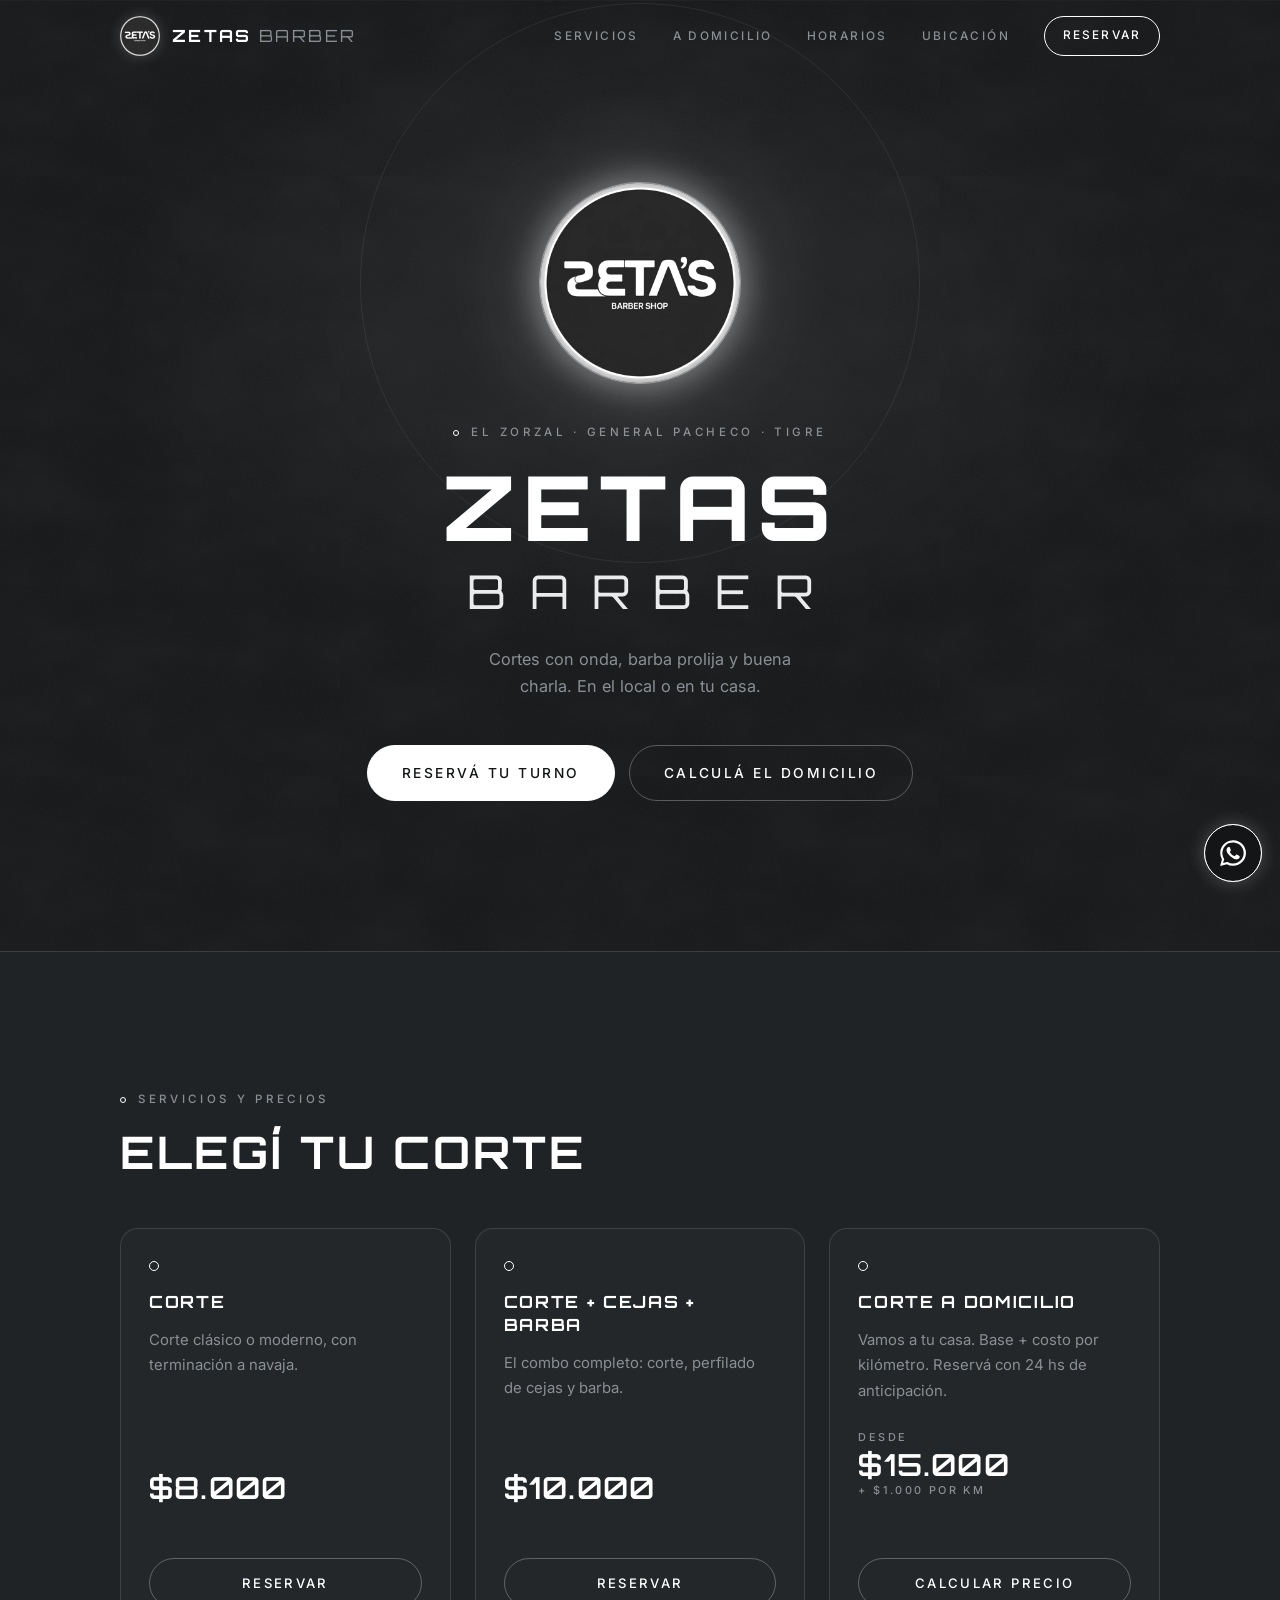
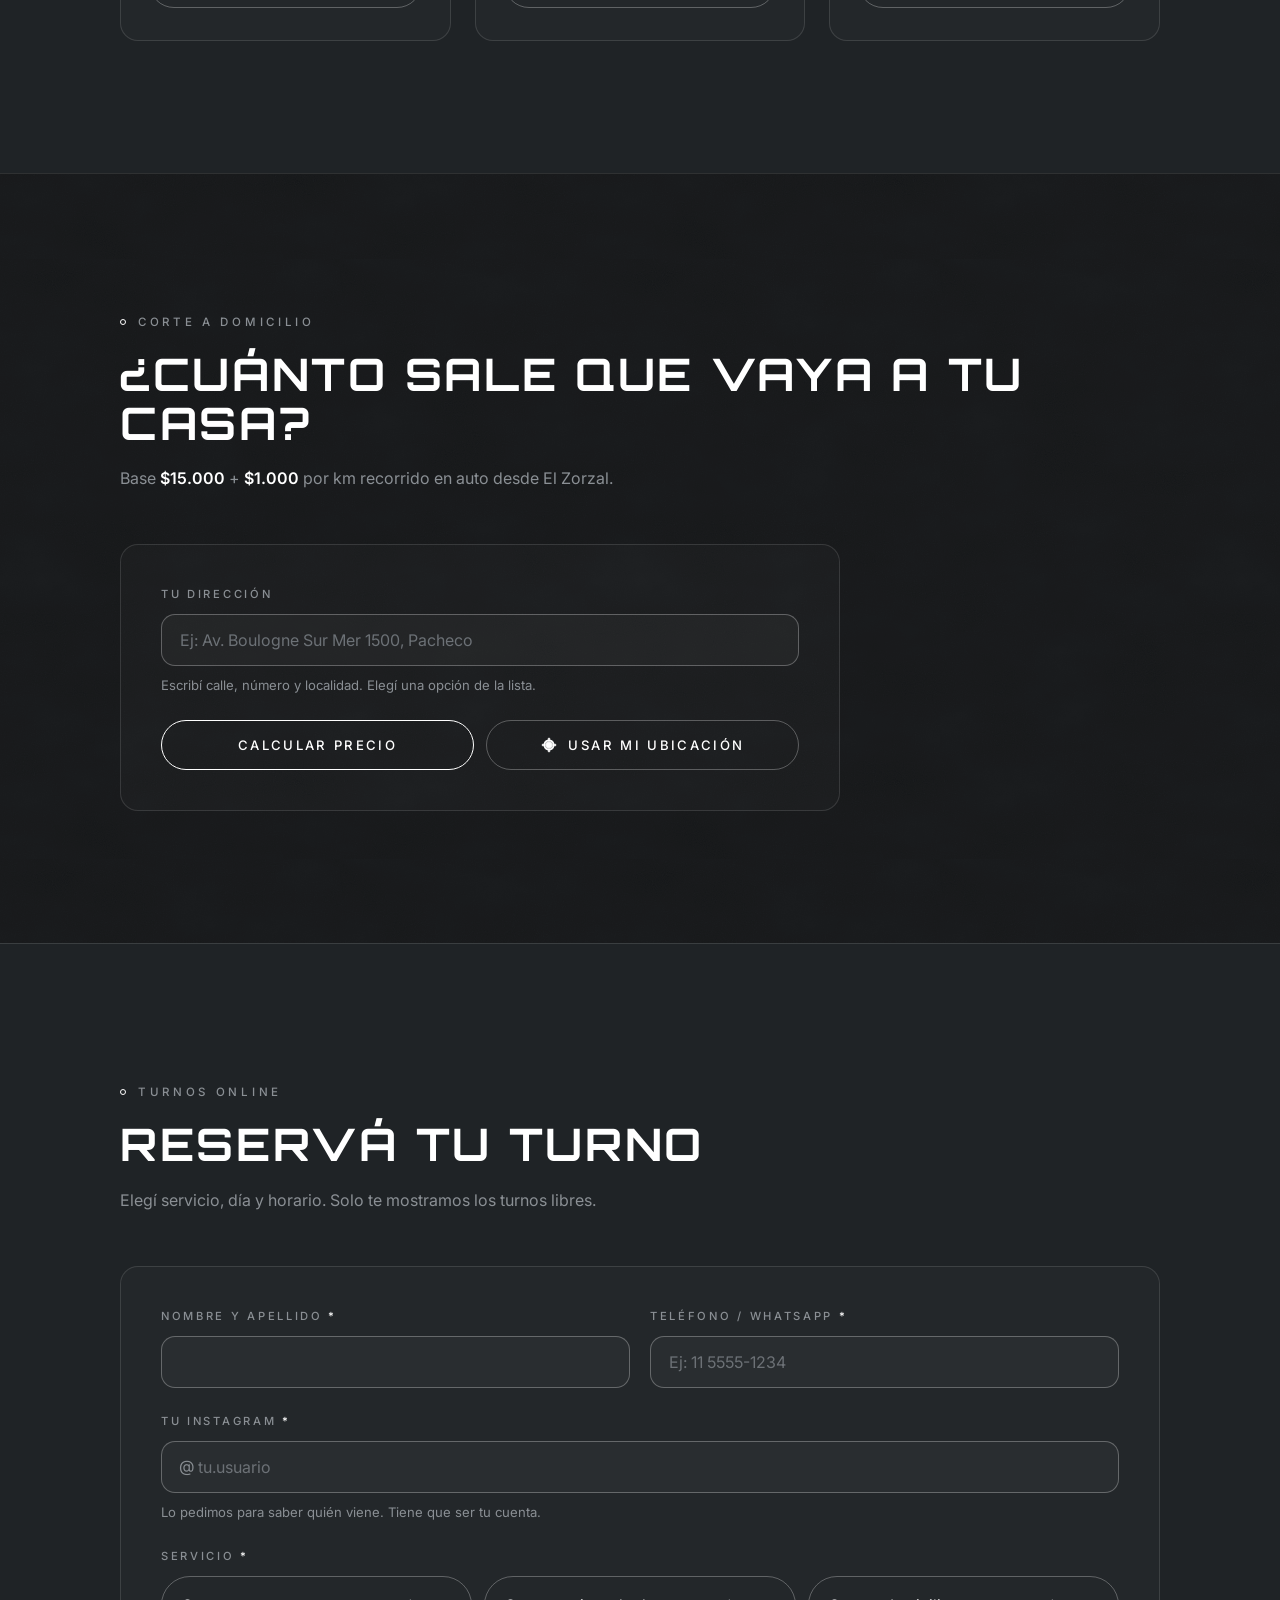
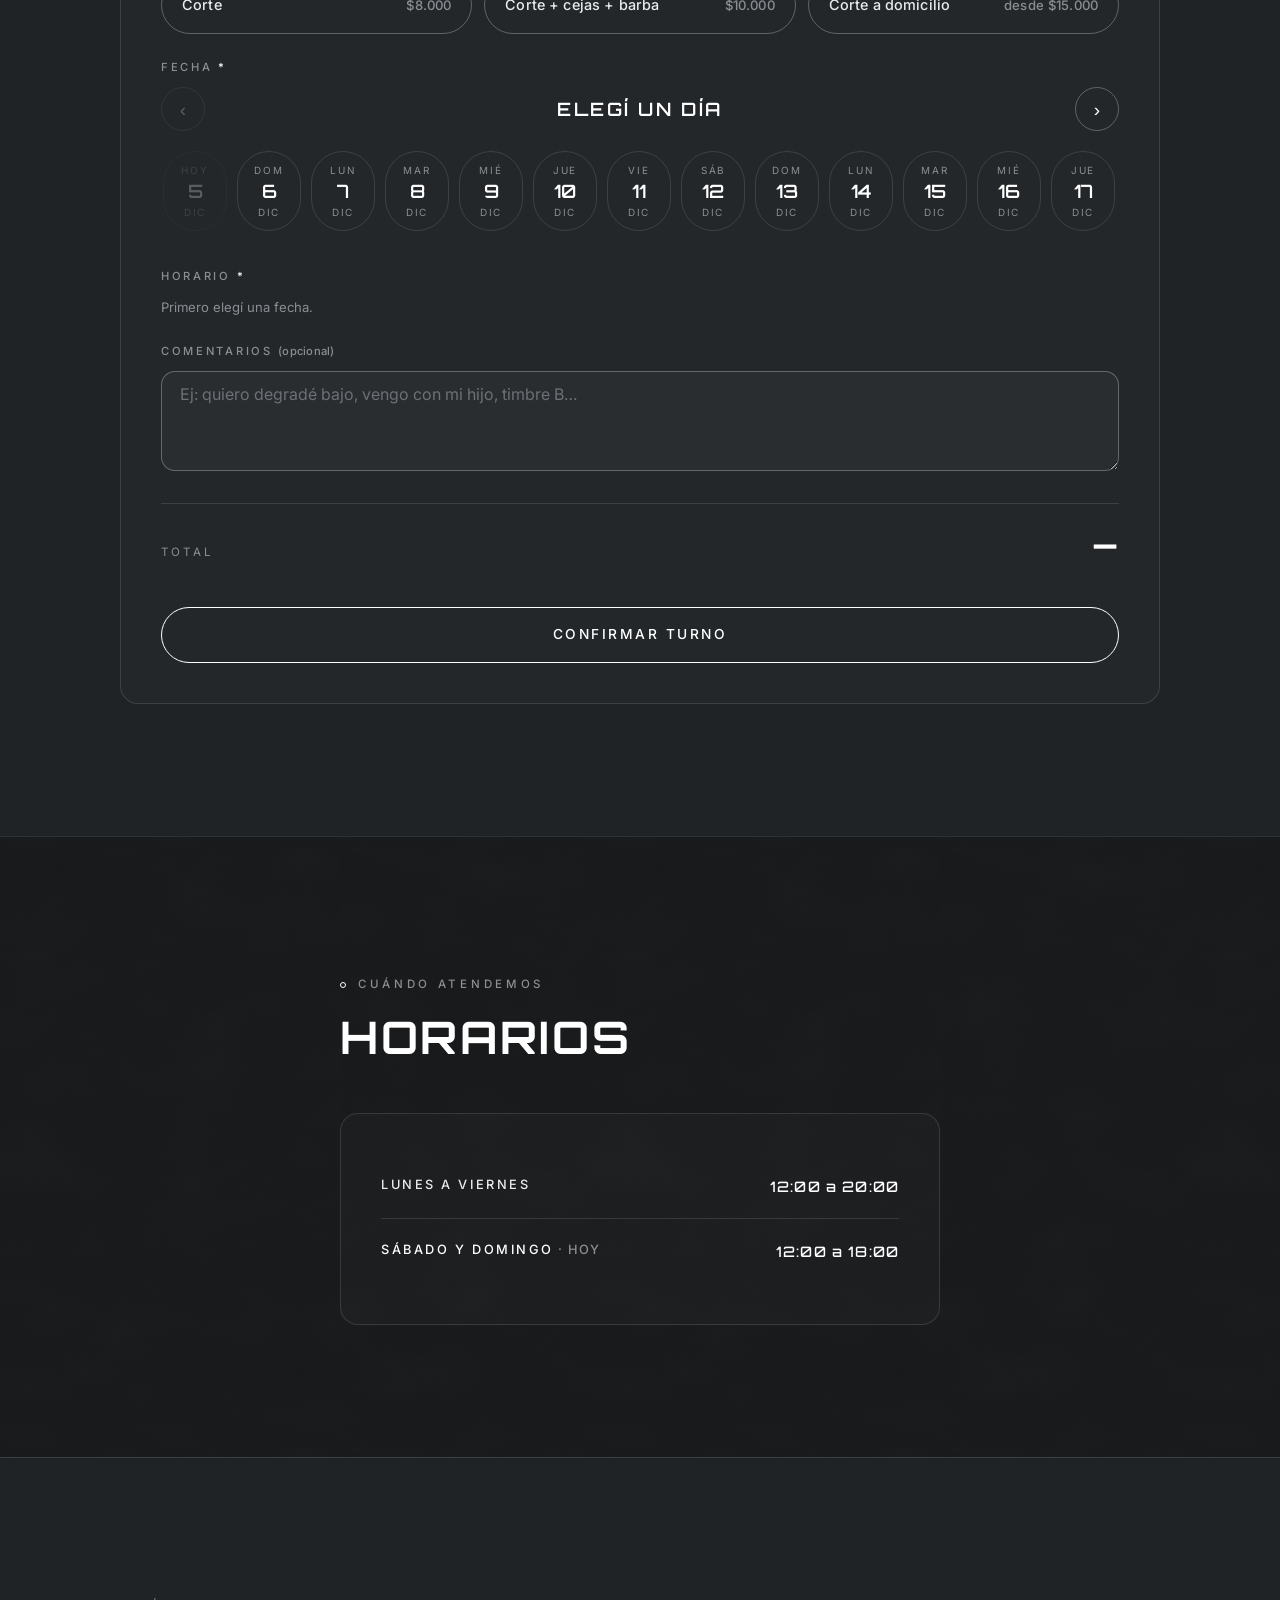
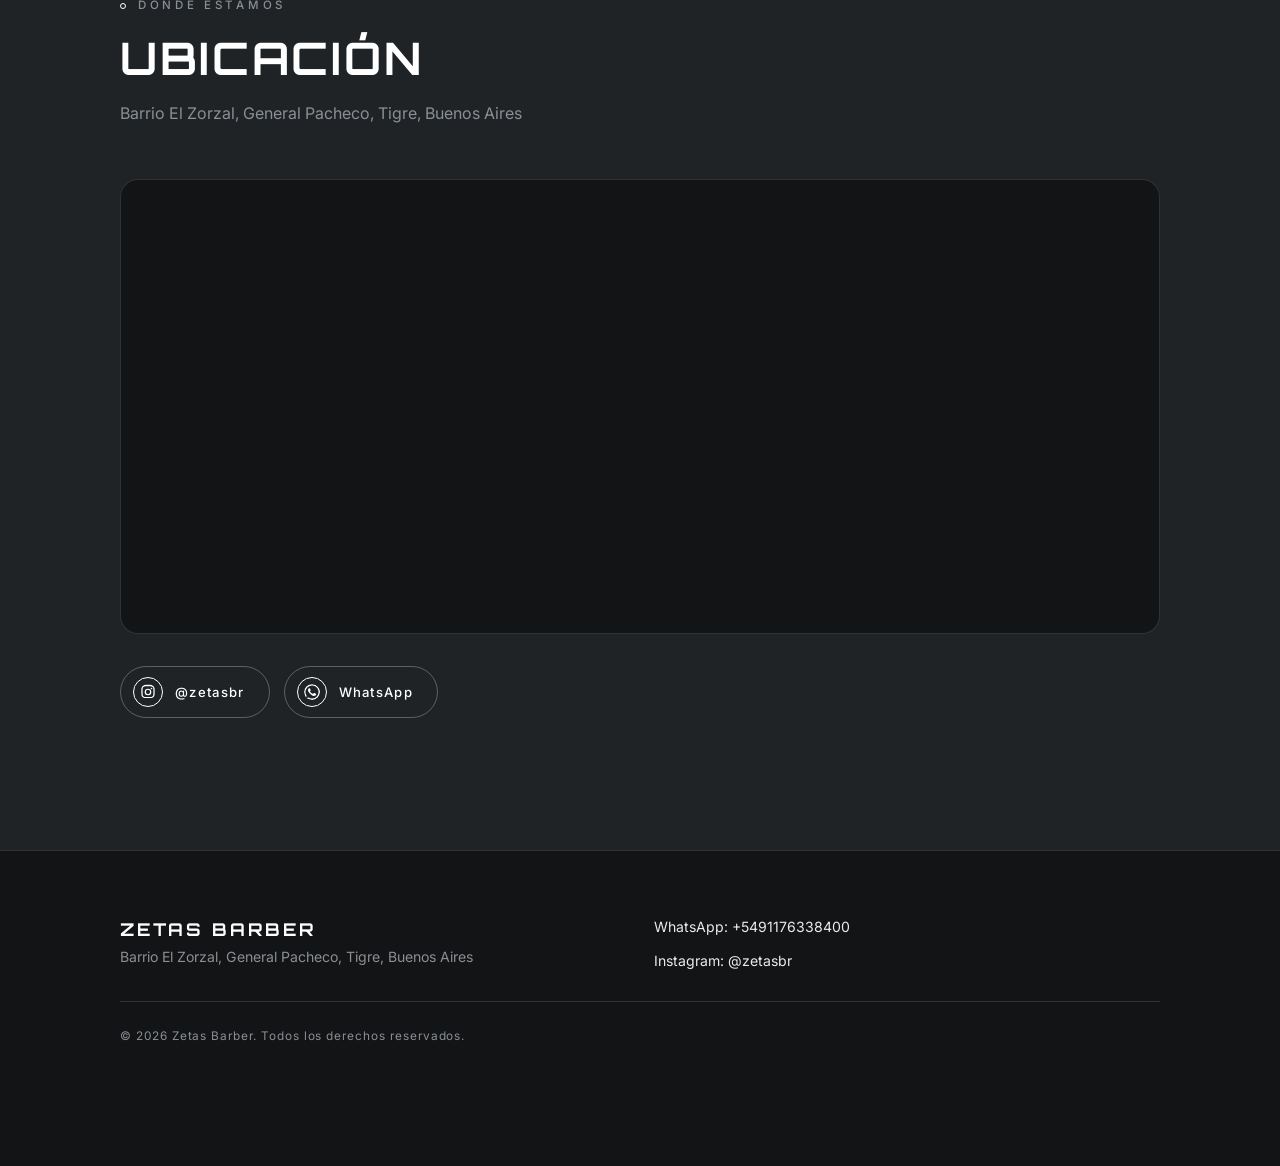
==== commit 94d1d183: "Nuevo estilo: monocromo, urbano y space age como el logo Co-Authored-By: Claude Opus 5.5 <noreply@an" ====
--- a/index.html
+++ b/index.html
@@ -5,7 +5,7 @@
   <meta name="viewport" content="width=device-width, initial-scale=1, viewport-fit=cover">
   <title>Zetas Barber | Barbería en General Pacheco, Tigre</title>
   <meta name="description" content="Zetas Barber: barbería en El Zorzal, General Pacheco, Tigre. Corte, barba y cejas, y corte a domicilio. Reservá tu turno online en segundos.">
-  <meta name="theme-color" content="#111111">
+  <meta name="theme-color" content="#121416">
   <link rel="canonical" href="https://zetasbarber.com/">
   <link rel="icon" href="img/logo-zetas.jpg" type="image/jpeg">
   <link rel="apple-touch-icon" href="img/logo-zetas.jpg">
@@ -44,8 +44,8 @@
 
   <link rel="preconnect" href="https://fonts.googleapis.com">
   <link rel="preconnect" href="https://fonts.gstatic.com" crossorigin>
-  <link href="https://fonts.googleapis.com/css2?family=Anton&family=Courier+Prime:wght@400;700&family=Permanent+Marker&display=swap" rel="stylesheet">
-  <link rel="stylesheet" href="css/styles.css?v=20261027d">
+  <link href="https://fonts.googleapis.com/css2?family=Inter:wght@400;500;600&family=Orbitron:wght@400;500;600;700;800&display=swap" rel="stylesheet">
+  <link rel="stylesheet" href="css/styles.css?v=20261104a">
   <script>document.documentElement.classList.add("js");</script>
 </head>
 <body>
@@ -297,8 +297,8 @@
     </div>
   </dialog>
 
-  <script src="js/config.js?v=20261027d"></script>
-  <script src="js/mapas.js?v=20261027d"></script>
-  <script src="js/app.js?v=20261027d"></script>
+  <script src="js/config.js?v=20261104a"></script>
+  <script src="js/mapas.js?v=20261104a"></script>
+  <script src="js/app.js?v=20261104a"></script>
 </body>
 </html>
--- a/css/styles.css
+++ b/css/styles.css
@@ -1,240 +1,220 @@
-/* ============ ZETAS BARBER — ESTILOS (fanzine hip-hop / skate 90s) ============ */
+/* ============ ZETA'S BARBER SHOP — ESTILOS (monocromo, urbano, space age) ============ */
 :root {
-  --bg: #111;
-  --paper: #F2F0EA;          /* blanco hueso */
-  --text: #F2F0EA;
-  --muted: #b9b5ab;
-  --line: rgba(242,240,234,.55);
-  --field: #181818;
-  --red: #E0353A;
-  --yellow: #F5D90A;
-  --magenta: #E04AA6;
-  --ink: #111;
-  --danger: #ff6b6f;
-  --wa: #25d366;
-  --font-display: "Permanent Marker", "Comic Sans MS", cursive;
-  --font-sub: "Anton", Impact, "Arial Narrow", sans-serif;
-  --font-body: "Courier Prime", "Courier New", Courier, monospace;
-  --header-h: 64px;
-  /* bordes "dibujados a mano": radios desparejos */
-  --hand: 6px 14px 5px 12px / 12px 5px 14px 6px;
-  --hand-2: 12px 4px 10px 5px / 5px 12px 4px 10px;
-  --noise: url("data:image/svg+xml,%3Csvg xmlns='http://www.w3.org/2000/svg' width='220' height='220'%3E%3Cfilter id='n'%3E%3CfeTurbulence type='fractalNoise' baseFrequency='.85' numOctaves='3' stitchTiles='stitch'/%3E%3CfeColorMatrix values='0 0 0 0 1 0 0 0 0 1 0 0 0 0 1 0 0 0 .6 0'/%3E%3C/filter%3E%3Crect width='100%25' height='100%25' filter='url(%23n)'/%3E%3C/svg%3E");
-  --scribble: url("data:image/svg+xml,%3Csvg xmlns='http://www.w3.org/2000/svg' width='400' height='16' viewBox='0 0 400 16'%3E%3Cpath d='M2 9 C 40 3, 70 13, 110 8 S 180 4, 222 9 S 300 13, 342 7 S 382 6, 398 9' fill='none' stroke='%23F2F0EA' stroke-width='2.4' stroke-linecap='round'/%3E%3Cpath d='M8 12 C 60 9, 120 13, 200 10 S 330 8, 394 12' fill='none' stroke='%23F2F0EA' stroke-width='1.1' stroke-linecap='round' opacity='.55'/%3E%3C/svg%3E");
-  --underline-red: url("data:image/svg+xml,%3Csvg xmlns='http://www.w3.org/2000/svg' width='300' height='14' viewBox='0 0 300 14' preserveAspectRatio='none'%3E%3Cpath d='M3 9 C 60 4, 120 12, 180 7 S 260 5, 297 8' fill='none' stroke='%23E0353A' stroke-width='4' stroke-linecap='round'/%3E%3Cpath d='M12 12 C 90 9, 170 12, 290 10' fill='none' stroke='%23E0353A' stroke-width='2' stroke-linecap='round' opacity='.7'/%3E%3C/svg%3E");
+  --bg: #1F2326;            /* gris carbón */
+  --bg-deep: #121416;       /* negro profundo */
+  --white: #FFFFFF;
+  --text: #E9EBEC;
+  --muted: #8A8F94;         /* gris medio */
+  --line: rgba(255,255,255,.12);
+  --line-strong: rgba(255,255,255,.28);
+  --field: rgba(255,255,255,.03);
+  --danger: #FFFFFF;        /* sin colores: los errores se marcan con subrayado y peso */
+  --glow-soft: 0 0 24px rgba(255,255,255,.18);
+  --glow: 0 0 18px rgba(255,255,255,.35), 0 0 48px rgba(255,255,255,.12);
+  --radius: 18px;
+  --font-display: "Orbitron", "Eurostile", "Arial Black", sans-serif;
+  --font-body: "Inter", "Helvetica Neue", Helvetica, Arial, sans-serif;
+  --header-h: 72px;
+  --ease: cubic-bezier(.22,.61,.36,1);
+  /* textura de cemento alisado */
+  --concrete: url("data:image/svg+xml,%3Csvg xmlns='http://www.w3.org/2000/svg' width='600' height='600'%3E%3Cfilter id='c'%3E%3CfeTurbulence type='fractalNoise' baseFrequency='.012 .02' numOctaves='4' seed='7' result='a'/%3E%3CfeTurbulence type='fractalNoise' baseFrequency='.9' numOctaves='2' seed='3' result='b'/%3E%3CfeBlend in='a' in2='b' mode='multiply'/%3E%3CfeColorMatrix type='saturate' values='0'/%3E%3CfeComponentTransfer%3E%3CfeFuncA type='linear' slope='.9'/%3E%3C/feComponentTransfer%3E%3C/filter%3E%3Crect width='100%25' height='100%25' filter='url(%23c)'/%3E%3C/svg%3E");
 }
 
 *, *::before, *::after { box-sizing: border-box; }
 html { scroll-behavior: smooth; scroll-padding-top: calc(var(--header-h) + 12px); -webkit-text-size-adjust: 100%; }
 body {
   margin: 0;
-  background:
-    radial-gradient(120% 60% at 15% 0%, rgba(242,240,234,.05), transparent 60%),
-    radial-gradient(90% 50% at 90% 100%, rgba(242,240,234,.04), transparent 60%),
-    var(--bg);
+  background: var(--bg);
   color: var(--text);
   font-family: var(--font-body);
-  font-size: .98rem;
-  line-height: 1.65;
+  font-size: 1rem;
+  line-height: 1.7;
   -webkit-font-smoothing: antialiased;
 }
-/* Grano de fotocopia por encima de todo (no bloquea clics) */
-body::after {
-  content: ""; position: fixed; inset: 0; z-index: 90; pointer-events: none;
-  background-image: var(--noise); opacity: .085; mix-blend-mode: screen;
-}
 img { max-width: 100%; display: block; }
-a { color: var(--yellow); text-underline-offset: 3px; }
-a:hover { color: var(--magenta); }
-h1, h2, h3 { font-family: var(--font-display); font-weight: 400; letter-spacing: .01em; line-height: 1; margin: 0; color: var(--paper); }
-strong, b { font-weight: 700; }
-:focus-visible { outline: 3px dashed var(--yellow); outline-offset: 4px; }
-
-.wrap { width: 100%; max-width: 1080px; margin: 0 auto; padding: 0 16px; }
+a { color: var(--white); text-underline-offset: 4px; text-decoration-color: var(--line-strong); }
+a:hover { text-decoration-color: var(--white); }
+h1, h2, h3 { font-family: var(--font-display); font-weight: 700; letter-spacing: .06em; line-height: 1.08; margin: 0; color: var(--white); text-transform: uppercase; }
+strong, b { font-weight: 600; color: var(--white); }
+:focus-visible { outline: 1px solid var(--white); outline-offset: 4px; box-shadow: var(--glow-soft); }
+
+.wrap { width: 100%; max-width: 1080px; margin: 0 auto; padding: 0 20px; }
 .narrow { max-width: 640px; }
 
-.skip { position: absolute; left: -9999px; top: 8px; z-index: 100; background: var(--paper); color: var(--ink); padding: 10px 14px; font-family: var(--font-sub); text-transform: uppercase; }
+.skip { position: absolute; left: -9999px; top: 8px; z-index: 100; background: var(--white); color: var(--bg-deep); padding: 10px 16px; border-radius: 999px; font-weight: 600; }
 .skip:focus { left: 8px; }
 
-/* ---------- Botones: stickers ---------- */
+/* ---------- Botones ---------- */
 .btn {
-  display: inline-flex; align-items: center; justify-content: center; gap: 8px;
-  min-height: 48px; padding: 12px 22px;
-  background: var(--paper); color: var(--ink);
-  border: 2px solid var(--ink); border-radius: var(--hand);
-  font: 400 1.05rem/1.1 var(--font-sub); letter-spacing: .06em; text-transform: uppercase;
+  display: inline-flex; align-items: center; justify-content: center; gap: 10px;
+  min-height: 50px; padding: 12px 26px;
+  background: transparent; color: var(--white);
+  border: 1px solid var(--white); border-radius: 999px;
+  font: 500 .82rem/1.1 var(--font-body); letter-spacing: .18em; text-transform: uppercase;
   text-decoration: none; cursor: pointer;
-  rotate: -1.2deg;
-  box-shadow: 4px 4px 0 rgba(0,0,0,.65);
-  transition: translate .18s cubic-bezier(.3,1.6,.5,1), rotate .18s, box-shadow .18s, background-color .2s, color .2s;
+  transition: background-color .4s var(--ease), color .4s var(--ease), box-shadow .5s var(--ease), border-color .4s;
   -webkit-tap-highlight-color: transparent;
 }
-.btn:nth-of-type(2n) { rotate: 1deg; border-radius: var(--hand-2); }
-.btn:hover { color: var(--ink); translate: -1px -4px; rotate: 1.8deg; box-shadow: 7px 9px 0 rgba(0,0,0,.6); }
-.btn:nth-of-type(2n):hover { rotate: -2deg; }
-.btn:active { translate: 0 0; box-shadow: 2px 2px 0 rgba(0,0,0,.65); }
-.btn--gold, .btn--wa { background: var(--paper); color: var(--ink); }
-.btn--ghost { background: transparent; color: var(--paper); border: 2px dashed var(--paper); box-shadow: none; }
-.btn--ghost:hover { background: var(--paper); color: var(--ink); }
-.btn--lg { min-height: 56px; padding: 14px 28px; font-size: 1.2rem; }
-.btn--sm { min-height: 40px; padding: 8px 16px; font-size: .95rem; }
+.btn:hover { background: var(--white); color: var(--bg-deep); box-shadow: var(--glow); }
+.btn:active { transform: scale(.98); }
+.btn--ghost { border-color: var(--line-strong); }
+.btn--ghost:hover { border-color: var(--white); }
+.btn svg { stroke: currentColor; }
+.btn--lg { min-height: 56px; padding: 14px 34px; font-size: .86rem; }
+.btn--sm { min-height: 40px; padding: 8px 18px; font-size: .74rem; }
 .btn--block { width: 100%; }
-.btn[disabled] { opacity: .55; cursor: not-allowed; translate: none; }
-
-/* ---------- Header ---------- */
+.btn[disabled] { opacity: .4; cursor: not-allowed; box-shadow: none; }
+.btn[disabled]:hover { background: transparent; color: var(--white); }
+
+/* ---------- Header: transparente arriba, sólido al bajar ---------- */
 .header {
   position: sticky; top: 0; z-index: 50;
-  background: var(--bg);
-  background-image: var(--noise);
-  background-blend-mode: soft-light;
-}
-.header::after {
-  content: ""; position: absolute; left: 0; right: 0; bottom: -7px; height: 14px;
-  background: var(--scribble) repeat-x center / 400px 14px; opacity: .8; pointer-events: none;
+  background: transparent; border-bottom: 1px solid transparent;
+  transition: background-color .5s var(--ease), border-color .5s var(--ease), backdrop-filter .5s;
+}
+.header.is-scrolled {
+  background: rgba(18,20,22,.92); border-bottom-color: var(--line);
+  backdrop-filter: blur(12px); -webkit-backdrop-filter: blur(12px);
 }
 .header__inner { display: flex; align-items: center; justify-content: space-between; height: var(--header-h); }
-.brand { display: flex; align-items: center; gap: 10px; text-decoration: none; color: var(--paper); }
-.brand:hover { color: var(--paper); }
-.brand__logo { width: 44px; height: 44px; object-fit: cover; border: 2px solid var(--paper); border-radius: 48% 52% 50% 50% / 52% 47% 53% 48%; rotate: 5deg; filter: contrast(1.25) grayscale(.2); }
-.brand__text { font-family: var(--font-display); font-size: 1.45rem; letter-spacing: .02em; rotate: -2deg; }
-.brand__text span { color: var(--yellow); }
-
-.nav-toggle { display: inline-flex; flex-direction: column; gap: 5px; justify-content: center; align-items: center; width: 48px; height: 48px; background: none; border: 0; cursor: pointer; }
-.nav-toggle span { width: 26px; height: 3px; background: var(--paper); border-radius: 2px; transition: transform .25s, opacity .25s; }
-.nav-toggle span:nth-child(2) { width: 20px; rotate: -4deg; }
-.nav-toggle[aria-expanded="true"] span:nth-child(1) { transform: translateY(8px) rotate(45deg); }
+.brand { display: flex; align-items: center; gap: 12px; text-decoration: none; color: var(--white); }
+.brand__logo { width: 40px; height: 40px; border-radius: 50%; object-fit: cover; filter: grayscale(1); box-shadow: 0 0 14px rgba(255,255,255,.18); }
+.brand__text { font-family: var(--font-display); font-weight: 700; font-size: 1.05rem; letter-spacing: .14em; }
+.brand__text span { font-weight: 400; color: var(--muted); }
+
+.nav-toggle { display: inline-flex; flex-direction: column; gap: 6px; justify-content: center; align-items: center; width: 46px; height: 46px; background: none; border: 1px solid var(--line-strong); border-radius: 50%; cursor: pointer; }
+.nav-toggle span { width: 16px; height: 1px; background: var(--white); transition: transform .3s, opacity .3s; }
+.nav-toggle[aria-expanded="true"] span:nth-child(1) { transform: translateY(7px) rotate(45deg); }
 .nav-toggle[aria-expanded="true"] span:nth-child(2) { opacity: 0; }
-.nav-toggle[aria-expanded="true"] span:nth-child(3) { transform: translateY(-8px) rotate(-45deg); }
+.nav-toggle[aria-expanded="true"] span:nth-child(3) { transform: translateY(-7px) rotate(-45deg); }
 
 .nav {
   position: fixed; inset: var(--header-h) 0 auto 0;
-  display: flex; flex-direction: column; gap: 4px; padding: 16px 16px 24px;
-  background: var(--bg); border-bottom: 2px dashed var(--line);
-  transform: translateY(-120%); transition: transform .3s ease; visibility: hidden;
+  display: flex; flex-direction: column; gap: 0; padding: 12px 20px 28px;
+  background: rgba(18,20,22,.97); border-bottom: 1px solid var(--line);
+  transform: translateY(-120%); transition: transform .45s var(--ease); visibility: hidden;
 }
 .nav.is-open { transform: none; visibility: visible; }
-.nav a:not(.btn) { color: var(--paper); text-decoration: none; font-family: var(--font-sub); font-size: 1.15rem; letter-spacing: .08em; text-transform: uppercase; padding: 12px 4px; border-bottom: 1px dashed rgba(242,240,234,.25); }
-.nav a:not(.btn):hover { color: var(--yellow); }
-.nav .btn { margin-top: 12px; }
+.nav a:not(.btn) { color: var(--text); text-decoration: none; font-size: .8rem; font-weight: 500; letter-spacing: .2em; text-transform: uppercase; padding: 16px 2px; border-bottom: 1px solid var(--line); }
+.nav a:not(.btn):hover { color: var(--white); }
+.nav .btn { margin-top: 18px; }
 
 @media (min-width: 860px) {
   .nav-toggle { display: none; }
-  .nav { position: static; flex-direction: row; align-items: center; gap: 24px; padding: 0; background: none; border: 0; transform: none; visibility: visible; }
-  .nav a:not(.btn) { padding: 6px 0; border: 0; font-size: 1rem; }
+  .nav { position: static; flex-direction: row; align-items: center; gap: 34px; padding: 0; background: none; border: 0; transform: none; visibility: visible; }
+  .nav a:not(.btn) { padding: 6px 0; border: 0; color: var(--muted); font-size: .74rem; transition: color .3s; }
   .nav .btn { margin: 0; }
 }
 
 /* ---------- Hero ---------- */
-.hero { position: relative; overflow: hidden; padding: 56px 0 80px; text-align: center; }
+.hero { position: relative; overflow: hidden; margin-top: calc(-1 * var(--header-h)); padding: calc(var(--header-h) + 72px) 0 110px; text-align: center; background: var(--bg-deep); }
 .hero__bg {
-  position: absolute; inset: 0; z-index: -1;
-  background:
-    radial-gradient(rgba(242,240,234,.07) 1.2px, transparent 1.6px) 0 0 / 9px 9px,   /* trama de puntos */
-    radial-gradient(70% 55% at 50% 30%, rgba(242,240,234,.07), transparent 70%),
-    var(--bg);
-  -webkit-mask-image: radial-gradient(80% 80% at 50% 40%, #000 55%, transparent 100%);
-          mask-image: radial-gradient(80% 80% at 50% 40%, #000 55%, transparent 100%);
-}
-.hero__inner { display: flex; flex-direction: column; align-items: center; }
+  position: absolute; inset: 0; z-index: 0; pointer-events: none;
+  background: radial-gradient(60% 50% at 50% 34%, rgba(255,255,255,.07), transparent 70%);
+}
+/* cemento alisado, muy sutil */
+.hero__bg::before {
+  content: ""; position: absolute; inset: 0;
+  background: var(--concrete) center / 600px 600px; opacity: .09; mix-blend-mode: screen;
+}
+/* anillo fino decorativo detrás del logo */
+.hero__bg::after {
+  content: ""; position: absolute; left: 50%; top: calc(var(--header-h) + 72px + 90px);
+  width: min(560px, 140vw); aspect-ratio: 1; translate: -50% -50%;
+  border: 1px solid rgba(255,255,255,.07); border-radius: 50%;
+}
+.hero__inner { position: relative; z-index: 1; display: flex; flex-direction: column; align-items: center; }
 .hero__logo {
-  width: 150px; height: 150px; object-fit: cover; margin-bottom: 26px;
-  border: 6px solid var(--paper);
-  border-radius: 47% 53% 51% 49% / 52% 48% 52% 48%;
-  rotate: -3deg;
-  filter: contrast(1.3) grayscale(.15) brightness(.97);
-  box-shadow: 7px 9px 0 rgba(0,0,0,.7);
-  animation: pop .8s cubic-bezier(.2,.8,.2,1) both;
-}
-.eyebrow { margin: 0 0 12px; color: var(--yellow); font-family: var(--font-sub); font-size: .95rem; letter-spacing: .14em; text-transform: uppercase; }
-.hero__title { font-size: clamp(4rem, 19vw, 8.5rem); line-height: .9; rotate: -3deg; text-shadow: 4px 4px 0 rgba(0,0,0,.6); animation: rise .9s .1s cubic-bezier(.2,.8,.2,1) both; }
-.hero__title span { color: var(--red); display: inline-block; rotate: 2deg; }
-.hero__lead { max-width: 32ch; margin: 24px auto 32px; color: var(--paper); font-size: 1.05rem; animation: rise .9s .2s cubic-bezier(.2,.8,.2,1) both; }
-.hero__ctas { display: flex; flex-direction: column; gap: 16px; width: 100%; max-width: 360px; animation: rise .9s .3s cubic-bezier(.2,.8,.2,1) both; }
-@media (min-width: 600px) { .hero { padding: 90px 0 120px; } .hero__ctas { flex-direction: row; max-width: none; justify-content: center; } .hero__logo { width: 180px; height: 180px; } }
-
-@keyframes rise { from { opacity: 0; transform: translateY(24px); } to { opacity: 1; transform: none; } }
-@keyframes pop { from { opacity: 0; transform: scale(.85); } to { opacity: 1; transform: none; } }
+  width: 160px; height: 160px; border-radius: 50%; object-fit: cover; margin-bottom: 40px;
+  filter: grayscale(1) contrast(1.05);
+  box-shadow: 0 0 0 1px rgba(255,255,255,.35), 0 0 30px 6px rgba(255,255,255,.35), 0 0 90px 24px rgba(255,255,255,.12);
+  animation: encendido 2.6s var(--ease) both;
+}
+.eyebrow { margin: 0 0 18px; color: var(--muted); font-size: .66rem; font-weight: 500; letter-spacing: .22em; text-transform: uppercase; display: inline-flex; align-items: center; gap: 10px; }
+@media (min-width: 600px) { .eyebrow { font-size: .72rem; letter-spacing: .32em; gap: 12px; } }
+.eyebrow::before { content: ""; width: 6px; height: 6px; border-radius: 50%; border: 1px solid var(--white); flex: none; }
+.hero__title { font-size: clamp(2.5rem, 11vw, 5.6rem); font-weight: 800; letter-spacing: .08em; line-height: 1.02; animation: fadeUp 1.4s .5s var(--ease) both; }
+.hero__title span { display: block; font-weight: 400; font-size: .52em; letter-spacing: .5em; margin-right: -.5em; color: var(--text); margin-top: .35em; }
+.hero__lead { max-width: 34ch; margin: 30px auto 44px; color: var(--muted); font-size: 1.02rem; animation: fadeUp 1.4s .8s var(--ease) both; }
+.hero__ctas { display: flex; flex-direction: column; gap: 14px; width: 100%; max-width: 340px; animation: fadeUp 1.4s 1s var(--ease) both; }
+.hero__ctas .btn--gold { background: var(--white); color: var(--bg-deep); }
+.hero__ctas .btn--gold:hover { box-shadow: var(--glow); }
+@media (min-width: 600px) { .hero { padding: calc(var(--header-h) + 110px) 0 150px; } .hero__ctas { flex-direction: row; max-width: none; justify-content: center; } .hero__logo { width: 200px; height: 200px; } .hero__bg::after { top: calc(var(--header-h) + 110px + 100px); } }
+
+@keyframes fadeUp { from { opacity: 0; transform: translateY(18px); } to { opacity: 1; transform: none; } }
+/* el glow del logo se "enciende" como un cartel LED */
+@keyframes encendido {
+  0%   { opacity: .2; box-shadow: 0 0 0 1px rgba(255,255,255,.1), 0 0 0 0 rgba(255,255,255,0), 0 0 0 0 rgba(255,255,255,0); }
+  18%  { opacity: 1;  box-shadow: 0 0 0 1px rgba(255,255,255,.35), 0 0 22px 4px rgba(255,255,255,.3), 0 0 60px 14px rgba(255,255,255,.08); }
+  24%  { opacity: .55; box-shadow: 0 0 0 1px rgba(255,255,255,.15), 0 0 6px 1px rgba(255,255,255,.1), 0 0 0 0 rgba(255,255,255,0); }
+  34%  { opacity: 1;  box-shadow: 0 0 0 1px rgba(255,255,255,.35), 0 0 26px 5px rgba(255,255,255,.32), 0 0 80px 20px rgba(255,255,255,.1); }
+  100% { opacity: 1;  box-shadow: 0 0 0 1px rgba(255,255,255,.35), 0 0 30px 6px rgba(255,255,255,.35), 0 0 90px 24px rgba(255,255,255,.12); }
+}
 
 /* ---------- Secciones ---------- */
-.section { position: relative; padding: 76px 0; }
-/* separador: línea rayada a mano */
-.section::before {
-  content: ""; position: absolute; top: -7px; left: 4%; right: 4%; height: 16px;
-  background: var(--scribble) repeat-x center / 400px 16px; opacity: .75; pointer-events: none;
-}
-.section:nth-of-type(odd)::before { scale: 1 -1; left: 8%; right: 2%; }
-.section--alt { background: transparent; }
-.section__head { margin-bottom: 34px; }
-.section__title {
-  display: inline-block; font-size: clamp(2.5rem, 10vw, 3.8rem); text-transform: uppercase; rotate: -1.5deg;
-  padding-bottom: 12px;
-  background: var(--underline-red) no-repeat left bottom / 100% 14px;
-}
-.section__sub { color: var(--muted); margin: 14px 0 0; max-width: 56ch; }
-.section__sub strong { color: var(--yellow); }
-
-/* En pantallas grandes, algunos títulos van verticales como el lomo de una revista */
-@media (min-width: 1260px) {
-  #servicios .section__title, #reservar .section__title, #ubicacion .section__title {
-    position: absolute; left: -92px; top: -6px;
-    writing-mode: vertical-rl; transform: rotate(180deg); rotate: 0deg;
-    font-size: 3.4rem; white-space: nowrap; padding: 0 0 0 12px;
-    background: linear-gradient(var(--red), var(--red)) no-repeat left center / 4px 100%;
-  }
-  #servicios .section__head, #reservar .section__head, #ubicacion .section__head { position: relative; min-height: 1px; }
-}
+.section { position: relative; padding: 96px 0; border-top: 1px solid var(--line); }
+.section--alt { background: var(--bg-deep); }
+.section--alt::before {
+  content: ""; position: absolute; inset: 0; pointer-events: none;
+  background: var(--concrete) center / 600px 600px; opacity: .06; mix-blend-mode: screen;
+}
+.section > .wrap { position: relative; }
+.section__head { margin-bottom: 52px; }
+.section__title { font-size: clamp(1.7rem, 7vw, 2.8rem); font-weight: 700; }
+.section__sub { color: var(--muted); margin: 18px 0 0; max-width: 56ch; }
+.section__sub strong { color: var(--white); font-weight: 600; }
+@media (min-width: 760px) { .section { padding: 132px 0; } }
 
 .card {
-  background: rgba(17,17,17,.6); padding: 22px;
-  border: 2px solid var(--paper); border-radius: var(--hand);
-  box-shadow: 4px 5px 0 -2px var(--bg), 4px 5px 0 0 var(--line); /* segunda línea "repasada" */
-}
-@media (min-width: 600px) { .card { padding: 32px; } }
+  background: rgba(255,255,255,.02); padding: 26px;
+  border: 1px solid var(--line); border-radius: var(--radius);
+  transition: border-color .5s var(--ease), box-shadow .6s var(--ease);
+}
+.card:hover { border-color: var(--line-strong); box-shadow: var(--glow-soft); }
+@media (min-width: 600px) { .card { padding: 40px; } }
 
 /* ---------- Servicios ---------- */
-.services { display: grid; gap: 22px; }
-@media (min-width: 760px) { .services { grid-template-columns: repeat(3, 1fr); } }
+.services { display: grid; gap: 20px; }
+@media (min-width: 760px) { .services { grid-template-columns: repeat(3, 1fr); gap: 24px; } }
 .service {
-  position: relative; display: flex; flex-direction: column; gap: 10px; padding: 24px;
-  background: rgba(17,17,17,.6);
-  border: 2px solid var(--paper); border-radius: var(--hand);
-  box-shadow: 5px 6px 0 -2px var(--bg), 5px 6px 0 0 var(--line);
-  rotate: -.8deg;
-  transition: rotate .25s, translate .25s;
-}
-.service:nth-child(2) { rotate: .9deg; border-radius: var(--hand-2); }
-.service:nth-child(3) { rotate: -.4deg; }
-.service:hover { rotate: 0deg; translate: 0 -3px; }
-.service__name { font-family: var(--font-sub); font-size: 1.7rem; font-weight: 400; letter-spacing: .03em; text-transform: uppercase; line-height: 1.05; }
+  position: relative; display: flex; flex-direction: column; gap: 14px; padding: 32px 28px;
+  background: rgba(255,255,255,.02);
+  border: 1px solid var(--line); border-radius: var(--radius);
+  transition: border-color .5s var(--ease), box-shadow .6s var(--ease), transform .6s var(--ease);
+}
+.service::before { content: ""; width: 10px; height: 10px; border: 1px solid var(--white); border-radius: 50%; margin-bottom: 6px; }
+.service:hover { border-color: var(--line-strong); box-shadow: var(--glow-soft); transform: translateY(-4px); }
+.service__name { font-family: var(--font-display); font-size: 1.05rem; font-weight: 700; letter-spacing: .1em; text-transform: uppercase; line-height: 1.35; }
 .service__desc { color: var(--muted); margin: 0; flex: 1; font-size: .93rem; }
-.service__price { font-family: var(--font-display); font-size: 2.6rem; color: var(--yellow); line-height: 1; rotate: -2deg; }
-.service__price small { font-family: var(--font-body); font-size: .8rem; color: var(--muted); display: block; margin: 4px 0; letter-spacing: .04em; rotate: 2deg; }
-.service .btn { margin-top: 8px; }
+.service__price { font-family: var(--font-display); font-size: 1.9rem; font-weight: 600; color: var(--white); line-height: 1; letter-spacing: .04em; margin-top: 8px; }
+.service__price small { font-family: var(--font-body); font-size: .68rem; font-weight: 500; color: var(--muted); display: block; margin: 6px 0; letter-spacing: .22em; text-transform: uppercase; }
+.service .btn { margin-top: 12px; }
 
 /* ---------- Formularios ---------- */
-.field { margin: 0 0 20px; border: 0; padding: 0; min-width: 0; }
-label, legend, .label { display: block; font-family: var(--font-sub); font-weight: 400; font-size: 1.02rem; letter-spacing: .07em; text-transform: uppercase; margin-bottom: 8px; padding: 0; }
-.req { color: var(--red); }
-.opt { color: var(--muted); font-family: var(--font-body); text-transform: none; letter-spacing: 0; font-size: .85rem; }
+.field { margin: 0 0 24px; border: 0; padding: 0; min-width: 0; }
+label, legend, .label { display: block; font-size: .7rem; font-weight: 500; letter-spacing: .24em; text-transform: uppercase; color: var(--muted); margin-bottom: 10px; padding: 0; }
+.req { color: var(--white); }
+.opt { color: var(--muted); text-transform: none; letter-spacing: .02em; }
 input[type="text"], input[type="tel"], input[type="date"], textarea {
-  width: 100%; min-height: 52px; padding: 12px 14px;
-  background: var(--field); color: var(--paper);
-  border: 2px solid rgba(242,240,234,.6); border-radius: var(--hand-2);
+  width: 100%; min-height: 52px; padding: 12px 18px;
+  background: var(--field); color: var(--white);
+  border: 1px solid var(--line-strong); border-radius: 14px;
   font: 400 1rem var(--font-body);
-  transition: border-color .2s;
-}
-input::placeholder, textarea::placeholder { color: #8d897f; }
-input:focus, textarea:focus { outline: none; border-color: var(--yellow); border-style: dashed; }
-input[aria-invalid="true"] { border-color: var(--red); }
+  transition: border-color .3s, box-shadow .4s;
+}
+input::placeholder, textarea::placeholder { color: #6c7176; }
+input:focus, textarea:focus { outline: none; border-color: var(--white); box-shadow: var(--glow-soft); }
+input[aria-invalid="true"] { border-color: var(--white); border-width: 1px; box-shadow: 0 0 0 1px var(--white); }
 input[type="date"] { color-scheme: dark; }
-textarea { resize: vertical; min-height: 90px; }
+textarea { resize: vertical; min-height: 100px; }
 .input-prefix { position: relative; }
-.input-prefix span { position: absolute; left: 14px; top: 50%; transform: translateY(-50%); color: var(--magenta); font-weight: 700; pointer-events: none; }
-.input-prefix input { padding-left: 32px; }
-.hint { color: var(--muted); font-size: .84rem; margin: 6px 0 0; }
-.error { color: var(--danger); font-size: .88rem; margin: 6px 0 0; font-weight: 700; }
+.input-prefix span { position: absolute; left: 18px; top: 50%; transform: translateY(-50%); color: var(--muted); pointer-events: none; }
+.input-prefix input { padding-left: 36px; }
+.hint { color: var(--muted); font-size: .82rem; margin: 8px 0 0; }
+.error { color: var(--white); font-size: .84rem; margin: 8px 0 0; font-weight: 500; display: flex; gap: 8px; align-items: baseline; }
+.error::before { content: ""; width: 6px; height: 6px; border-radius: 50%; background: var(--white); flex: none; translate: 0 -1px; }
 .error:empty { display: none; }
-.grid-2 { display: grid; gap: 0 18px; }
+.grid-2 { display: grid; gap: 0 20px; }
 @media (min-width: 760px) { .grid-2 { grid-template-columns: 1fr 1fr; } }
 
 /* Autocompletado */
@@ -242,34 +222,32 @@
 .autocomplete__list {
   position: absolute; z-index: 20; left: 0; right: 0; top: calc(100% + 6px);
   margin: 0; padding: 6px; list-style: none;
-  background: var(--bg); border: 2px solid var(--paper); border-radius: var(--hand-2);
-  box-shadow: 5px 6px 0 rgba(0,0,0,.7); max-height: 280px; overflow: auto;
-}
-.autocomplete__list li { padding: 12px; cursor: pointer; font-size: .92rem; border-bottom: 1px dashed rgba(242,240,234,.2); }
-.autocomplete__list li:last-child { border-bottom: 0; }
+  background: var(--bg-deep); border: 1px solid var(--line-strong); border-radius: 14px;
+  box-shadow: 0 20px 50px rgba(0,0,0,.6); max-height: 280px; overflow: auto;
+}
+.autocomplete__list li { padding: 12px 14px; border-radius: 10px; cursor: pointer; font-size: .92rem; }
 .autocomplete__list li small { display: block; color: var(--muted); }
-.autocomplete__list li[aria-selected="true"], .autocomplete__list li:hover { background: var(--paper); color: var(--ink); }
-.autocomplete__list li[aria-selected="true"] small, .autocomplete__list li:hover small { color: #444; }
+.autocomplete__list li[aria-selected="true"], .autocomplete__list li:hover { background: rgba(255,255,255,.07); }
 
 /* Calculadora */
-.calc { max-width: 720px; rotate: .4deg; }
-.calc__actions { display: flex; flex-wrap: wrap; gap: 14px; }
+.calc { max-width: 720px; }
+.calc__actions { display: flex; flex-wrap: wrap; gap: 12px; }
 .calc__actions .btn { flex: 1 1 200px; }
 .calc__actions--tight { margin-top: 12px; }
 .calc__actions--tight .btn { flex: 0 1 auto; }
 .calc__result:empty { display: none; }
-.calc__result { margin-top: 24px; padding: 20px; background: var(--field); border: 2px dashed rgba(242,240,234,.6); border-radius: var(--hand-2); }
-.calc__result--mini { margin-top: 0; margin-bottom: 18px; }
+.calc__result { margin-top: 28px; padding: 24px; border-radius: 14px; background: rgba(255,255,255,.02); border: 1px solid var(--line); }
+.calc__result--mini { margin-top: 0; margin-bottom: 20px; }
 .res__km { color: var(--muted); margin: 0 0 4px; }
-.res__km strong { color: var(--paper); }
-.res__desglose { margin: 0 0 10px; font-size: .9rem; color: var(--muted); }
-.res__total { font-family: var(--font-display); font-size: clamp(3rem, 14vw, 4.4rem); color: var(--yellow); line-height: 1; margin: 0; rotate: -2deg; display: inline-block; }
-.res__dir { font-size: .82rem; color: var(--muted); margin: 10px 0 0; }
-.res__cta { margin-top: 18px; }
-.res--error { border-color: var(--red); }
+.res__km strong { color: var(--white); }
+.res__desglose { margin: 0 0 14px; font-size: .9rem; color: var(--muted); }
+.res__total { font-family: var(--font-display); font-size: clamp(2.2rem, 10vw, 3.2rem); font-weight: 700; color: var(--white); line-height: 1; margin: 0; letter-spacing: .04em; text-shadow: 0 0 24px rgba(255,255,255,.25); }
+.res__dir { font-size: .82rem; color: var(--muted); margin: 12px 0 0; }
+.res__cta { margin-top: 20px; }
+.res--error { border-color: var(--line-strong); }
 .res--error p { margin: 0 0 14px; }
-.res--loading { color: var(--muted); display: flex; align-items: center; gap: 10px; }
-.spinner { width: 20px; height: 20px; border: 3px dashed var(--paper); border-top-color: var(--yellow); border-radius: 50%; animation: spin 1s linear infinite; flex: none; }
+.res--loading { color: var(--muted); display: flex; align-items: center; gap: 12px; }
+.spinner { width: 18px; height: 18px; border: 1px solid var(--line-strong); border-top-color: var(--white); border-radius: 50%; animation: spin 1s linear infinite; flex: none; }
 @keyframes spin { to { transform: rotate(360deg); } }
 
 /* Chips de servicio */
@@ -279,138 +257,133 @@
 .chip input { position: absolute; opacity: 0; inset: 0; cursor: pointer; }
 .chip label {
   display: flex; justify-content: space-between; align-items: center; gap: 10px;
-  min-height: 56px; margin: 0; padding: 12px 16px;
-  border: 2px solid rgba(242,240,234,.6); border-radius: var(--hand); background: var(--field);
-  font-family: var(--font-body); font-size: .95rem; font-weight: 700; letter-spacing: 0; text-transform: none;
-  cursor: pointer; transition: rotate .15s, background .2s, color .2s;
-}
-.chip label span { color: var(--yellow); white-space: nowrap; }
-.chip input:checked + label { background: var(--paper); color: var(--ink); border-color: var(--paper); rotate: -1deg; box-shadow: 4px 4px 0 rgba(0,0,0,.6); }
-.chip input:checked + label span { color: var(--red); }
-.chip input:focus-visible + label { outline: 3px dashed var(--yellow); outline-offset: 3px; }
-
-.domi-box { border-left: 3px dashed var(--magenta); padding-left: 14px; margin-bottom: 4px; }
-.domi-aviso { margin: 0 0 14px; color: var(--magenta); font-weight: 700; }
+  min-height: 58px; margin: 0; padding: 12px 20px;
+  border: 1px solid var(--line-strong); border-radius: 999px; background: transparent;
+  font-size: .9rem; font-weight: 500; letter-spacing: .01em; text-transform: none; color: var(--text);
+  cursor: pointer; transition: background .4s var(--ease), color .4s, box-shadow .5s, border-color .3s;
+}
+.chip label:hover { border-color: var(--white); }
+.chip label span { color: var(--muted); white-space: nowrap; font-size: .82rem; }
+.chip input:checked + label { background: var(--white); color: var(--bg-deep); border-color: var(--white); box-shadow: var(--glow-soft); }
+.chip input:checked + label span { color: #4a4f54; }
+.chip input:focus-visible + label { outline: 1px solid var(--white); outline-offset: 4px; }
+
+.domi-box { border-left: 1px solid var(--line-strong); padding-left: 20px; margin-bottom: 6px; }
+.domi-aviso { margin: 0 0 18px; color: var(--white); font-size: .85rem; }
 
 /* Días para elegir */
-.date-row { display: flex; align-items: center; justify-content: space-between; gap: 8px; margin-bottom: 12px; }
-.date-title { flex: 1; margin: 0; text-align: center; font-family: var(--font-display); font-size: 1.8rem; text-transform: uppercase; line-height: 1; rotate: -1.5deg; }
-.arrow { flex: none; width: 44px; height: 44px; border-radius: 48% 52% 46% 54% / 52% 46% 54% 48%; border: 2px solid var(--paper); background: none; color: var(--paper); font-size: 1.4rem; line-height: 1; cursor: pointer; }
-.arrow:hover:not([disabled]) { background: var(--paper); color: var(--ink); }
-.arrow[disabled] { opacity: .3; cursor: default; }
-.days { position: relative; display: flex; gap: 10px; overflow-x: auto; padding: 6px 4px 12px; scroll-snap-type: x proximity; scrollbar-width: none; }
+.date-row { display: flex; align-items: center; justify-content: space-between; gap: 10px; margin-bottom: 16px; }
+.date-title { flex: 1; margin: 0; text-align: center; font-family: var(--font-display); font-size: 1.15rem; font-weight: 600; letter-spacing: .14em; text-transform: uppercase; line-height: 1.2; color: var(--white); }
+.arrow { flex: none; width: 44px; height: 44px; border-radius: 50%; border: 1px solid var(--line-strong); background: none; color: var(--white); font-size: 1.2rem; line-height: 1; cursor: pointer; transition: border-color .3s, box-shadow .4s; }
+.arrow:hover:not([disabled]) { border-color: var(--white); box-shadow: var(--glow-soft); }
+.arrow[disabled] { opacity: .25; cursor: default; }
+.days { position: relative; display: flex; gap: 10px; overflow-x: auto; padding: 4px 2px 12px; scroll-snap-type: x proximity; scrollbar-width: none; }
 .days::-webkit-scrollbar { display: none; }
 .day {
-  flex: none; width: 62px; padding: 8px 0; text-align: center; scroll-snap-align: center;
-  background: var(--field); border: 2px solid rgba(242,240,234,.55); border-radius: var(--hand-2); color: var(--paper);
-  font-family: var(--font-body); cursor: pointer; transition: rotate .15s, background .2s, color .2s;
-}
-.day:nth-child(odd) { border-radius: var(--hand); }
-.day small { display: block; font-size: .68rem; color: var(--muted); text-transform: uppercase; letter-spacing: .06em; }
-.day b { display: block; font-family: var(--font-sub); font-size: 1.45rem; font-weight: 400; line-height: 1.2; }
-.day i { display: block; font-style: normal; font-size: .68rem; color: var(--muted); text-transform: uppercase; }
-.day:hover:not([disabled]) { border-color: var(--paper); rotate: -2deg; }
-.day[aria-checked="true"] { background: var(--paper); color: var(--ink); border-color: var(--paper); rotate: -3deg; box-shadow: 3px 4px 0 rgba(0,0,0,.6); }
-.day[aria-checked="true"] small, .day[aria-checked="true"] i { color: var(--red); }
-.day[disabled] { opacity: .3; cursor: not-allowed; }
+  flex: none; width: 64px; padding: 12px 0; border-radius: 999px; text-align: center; scroll-snap-align: center;
+  background: transparent; border: 1px solid var(--line); color: var(--text); font-family: var(--font-body); cursor: pointer;
+  transition: background .4s var(--ease), color .4s, border-color .3s, box-shadow .5s;
+}
+.day small { display: block; font-size: .62rem; color: var(--muted); text-transform: uppercase; letter-spacing: .18em; }
+.day b { display: block; font-family: var(--font-display); font-size: 1.15rem; font-weight: 600; line-height: 1.6; color: var(--white); }
+.day i { display: block; font-style: normal; font-size: .62rem; color: var(--muted); text-transform: uppercase; letter-spacing: .14em; }
+.day:hover:not([disabled]) { border-color: var(--line-strong); }
+.day[aria-checked="true"] { background: var(--white); border-color: var(--white); box-shadow: var(--glow-soft); }
+.day[aria-checked="true"] b { color: var(--bg-deep); }
+.day[aria-checked="true"] small, .day[aria-checked="true"] i { color: #4a4f54; }
+.day[disabled] { opacity: .25; cursor: not-allowed; }
 
 /* Horarios disponibles */
-.slots { display: grid; grid-template-columns: repeat(auto-fill, minmax(84px, 1fr)); gap: 10px; }
+.slots { display: grid; grid-template-columns: repeat(auto-fill, minmax(88px, 1fr)); gap: 10px; }
 .slots .hint, .slots .slots__msg { grid-column: 1 / -1; margin: 0; }
 .slot {
-  min-height: 48px; border: 2px solid rgba(242,240,234,.55); border-radius: var(--hand); background: var(--field);
-  color: var(--paper); font: 700 1rem var(--font-body); cursor: pointer; transition: rotate .15s, background .2s, color .2s;
-}
-.slot:nth-child(even) { border-radius: var(--hand-2); }
-.slot:hover { border-color: var(--magenta); color: var(--magenta); rotate: 2deg; }
-.slot[aria-checked="true"] { background: var(--paper); color: var(--ink); border-color: var(--paper); rotate: -2deg; box-shadow: 3px 3px 0 rgba(0,0,0,.6); }
-
-.total { display: flex; justify-content: space-between; align-items: baseline; padding: 20px 0; margin-bottom: 18px; background: var(--scribble) repeat-x top / 400px 14px; }
-.total span { color: var(--paper); font-family: var(--font-sub); font-size: 1.2rem; letter-spacing: .08em; text-transform: uppercase; }
-.total strong { font-family: var(--font-display); font-size: 2.6rem; font-weight: 400; color: var(--yellow); line-height: 1; rotate: -2deg; display: inline-block; }
-.form__msg { margin: 14px 0 0; text-align: center; color: var(--danger); font-weight: 700; }
+  min-height: 48px; border-radius: 999px; border: 1px solid var(--line-strong); background: transparent;
+  color: var(--white); font: 500 .92rem var(--font-body); letter-spacing: .08em; cursor: pointer;
+  transition: background .4s var(--ease), color .4s, border-color .3s, box-shadow .5s;
+}
+.slot:hover { border-color: var(--white); box-shadow: var(--glow-soft); }
+.slot[aria-checked="true"] { background: var(--white); color: var(--bg-deep); border-color: var(--white); box-shadow: var(--glow-soft); }
+
+.total { display: flex; justify-content: space-between; align-items: baseline; padding: 24px 0; margin-bottom: 20px; border-top: 1px solid var(--line); }
+.total span { color: var(--muted); font-size: .72rem; letter-spacing: .28em; text-transform: uppercase; }
+.total strong { font-family: var(--font-display); font-size: 2rem; font-weight: 700; color: var(--white); line-height: 1; letter-spacing: .04em; }
+.form__msg { margin: 16px 0 0; text-align: center; color: var(--white); }
 .form__msg:empty { display: none; }
 
-.demo-banner { border: 2px dashed var(--yellow); color: var(--paper); padding: 12px 16px; border-radius: var(--hand-2); margin-bottom: 16px; font-size: .9rem; }
+.demo-banner { border: 1px solid var(--line-strong); color: var(--text); padding: 14px 18px; border-radius: 14px; margin-bottom: 20px; font-size: .88rem; }
 
 /* ---------- Horarios ---------- */
-.hours { list-style: none; margin: 0; rotate: -.6deg; }
-.hours li { display: flex; justify-content: space-between; gap: 16px; padding: 16px 0; border-bottom: 1px dashed rgba(242,240,234,.35); }
+.hours { list-style: none; margin: 0; }
+.hours li { display: flex; justify-content: space-between; gap: 16px; padding: 20px 0; border-bottom: 1px solid var(--line); }
 .hours li:last-child { border-bottom: 0; }
-.hours li strong { font-family: var(--font-sub); font-weight: 400; font-size: 1.15rem; letter-spacing: .06em; text-transform: uppercase; }
-.hours li span { color: var(--yellow); font-weight: 700; font-variant-numeric: tabular-nums; }
-.hours li.is-today strong { color: var(--magenta); }
-.hours li.is-today strong::after { content: " · hoy"; color: var(--muted); font-family: var(--font-body); font-size: .85rem; text-transform: none; letter-spacing: 0; }
+.hours li strong { font-weight: 500; font-size: .8rem; letter-spacing: .2em; text-transform: uppercase; color: var(--text); }
+.hours li span { color: var(--white); font-family: var(--font-display); font-weight: 500; font-size: .9rem; letter-spacing: .08em; font-variant-numeric: tabular-nums; }
+.hours li.is-today strong { color: var(--white); }
+.hours li.is-today strong::after { content: " · hoy"; color: var(--muted); letter-spacing: .1em; }
 
 /* ---------- Ubicación ---------- */
-.map {
-  overflow: hidden; aspect-ratio: 4 / 3; background: var(--field);
-  border: 5px solid var(--paper); border-radius: 4px 10px 3px 8px / 8px 3px 10px 4px;
-  rotate: .8deg; box-shadow: 7px 8px 0 rgba(0,0,0,.65);
-}
+.map { border-radius: var(--radius); overflow: hidden; border: 1px solid var(--line); aspect-ratio: 4 / 3; background: var(--bg-deep); transition: box-shadow .6s var(--ease), border-color .5s; }
+.map:hover { border-color: var(--line-strong); box-shadow: var(--glow-soft); }
 @media (min-width: 760px) { .map { aspect-ratio: 16 / 7; } }
-.map iframe { width: 100%; height: 100%; border: 0; filter: grayscale(1) contrast(1.35) brightness(.95); }
-.socials { display: flex; flex-wrap: wrap; gap: 14px; margin-top: 26px; }
+.map iframe { width: 100%; height: 100%; border: 0; filter: grayscale(1) invert(.92) contrast(.9) brightness(.95); }
+.socials { display: flex; flex-wrap: wrap; gap: 14px; margin-top: 32px; }
 .social {
-  display: inline-flex; align-items: center; gap: 10px; min-height: 52px; padding: 10px 20px;
-  background: var(--paper); color: var(--ink); border: 2px solid var(--ink); border-radius: var(--hand);
-  font-family: var(--font-sub); font-size: 1.05rem; letter-spacing: .05em; text-decoration: none;
-  rotate: -1.5deg; box-shadow: 4px 4px 0 rgba(0,0,0,.65);
-  transition: translate .18s cubic-bezier(.3,1.6,.5,1), rotate .18s, box-shadow .18s;
-}
-.social + .social { rotate: 1.2deg; border-radius: var(--hand-2); }
-.social:hover { color: var(--ink); translate: -1px -4px; rotate: 2deg; box-shadow: 7px 9px 0 rgba(0,0,0,.6); }
+  display: inline-flex; align-items: center; gap: 12px; min-height: 50px; padding: 10px 24px 10px 12px;
+  border: 1px solid var(--line-strong); border-radius: 999px; color: var(--white); text-decoration: none;
+  font-size: .82rem; font-weight: 500; letter-spacing: .1em;
+  transition: background .4s var(--ease), color .4s, box-shadow .5s, border-color .3s;
+}
+.social svg { width: 30px; height: 30px; padding: 6px; border: 1px solid currentColor; border-radius: 50%; }
+.social:hover { background: var(--white); color: var(--bg-deep); border-color: var(--white); box-shadow: var(--glow); }
 
 /* ---------- Footer ---------- */
-.footer { position: relative; background: transparent; padding: 48px 0 110px; color: var(--muted); font-size: .9rem; }
-.footer::before {
-  content: ""; position: absolute; top: -7px; left: 2%; right: 6%; height: 16px;
-  background: var(--scribble) repeat-x center / 400px 16px; opacity: .75;
-}
-.footer__inner { display: grid; gap: 22px; }
-.footer__brand { font-family: var(--font-display); font-size: 1.8rem; color: var(--paper); margin: 0 0 4px; rotate: -2deg; display: inline-block; }
+.footer { position: relative; background: var(--bg-deep); border-top: 1px solid var(--line); padding: 64px 0 120px; color: var(--muted); font-size: .88rem; }
+.footer__inner { display: grid; gap: 28px; }
+.footer__brand { font-family: var(--font-display); font-size: 1.1rem; font-weight: 700; color: var(--white); letter-spacing: .16em; margin: 0 0 8px; }
 .footer p { margin: 0; }
-.footer__list { list-style: none; margin: 0; padding: 0; display: grid; gap: 8px; }
-.footer__list a { color: var(--paper); text-decoration: none; }
-.footer__list a:hover { color: var(--magenta); }
-.footer__copy { font-size: .8rem; }
+.footer__list { list-style: none; margin: 0; padding: 0; display: grid; gap: 10px; }
+.footer__list a { color: var(--text); text-decoration: none; transition: color .3s; }
+.footer__list a:hover { color: var(--white); }
+.footer__copy { font-size: .74rem; letter-spacing: .08em; padding-top: 24px; border-top: 1px solid var(--line); }
 @media (min-width: 760px) { .footer__inner { grid-template-columns: 1fr 1fr; } .footer__copy { grid-column: 1 / -1; } }
 
-/* ---------- WhatsApp flotante (sticker) ---------- */
+/* ---------- WhatsApp flotante (círculo con halo) ---------- */
 .wa-float {
-  position: fixed; right: 16px; bottom: calc(16px + env(safe-area-inset-bottom)); z-index: 60;
-  width: 62px; height: 62px; display: grid; place-items: center;
-  background: var(--wa); color: #fff;
-  border: 3px solid var(--paper); border-radius: 47% 53% 50% 50% / 53% 47% 53% 47%;
-  rotate: -8deg; box-shadow: 4px 5px 0 rgba(0,0,0,.7);
-  transition: translate .18s cubic-bezier(.3,1.6,.5,1), rotate .18s;
-}
-.wa-float:hover { color: #fff; translate: 0 -4px; rotate: 4deg; }
-.wa-float::before { content: ""; position: absolute; inset: -3px; border-radius: 50%; border: 2px dashed var(--wa); animation: ring 2.4s ease-out infinite; }
-@keyframes ring { from { transform: scale(1); opacity: .8; } to { transform: scale(1.5); opacity: 0; } }
+  position: fixed; right: 18px; bottom: calc(18px + env(safe-area-inset-bottom)); z-index: 60;
+  width: 58px; height: 58px; border-radius: 50%;
+  display: grid; place-items: center;
+  background: rgba(18,20,22,.85); color: var(--white);
+  border: 1px solid var(--white);
+  box-shadow: 0 0 18px rgba(255,255,255,.22);
+  backdrop-filter: blur(6px); -webkit-backdrop-filter: blur(6px);
+  transition: background .4s var(--ease), color .4s, box-shadow .5s;
+}
+.wa-float svg { width: 26px; height: 26px; }
+.wa-float:hover { background: var(--white); color: var(--bg-deep); box-shadow: var(--glow); }
+.wa-float::before { content: ""; position: absolute; inset: -1px; border-radius: 50%; border: 1px solid rgba(255,255,255,.6); animation: ring 3.2s var(--ease) infinite; }
+@keyframes ring { from { transform: scale(1); opacity: .6; } to { transform: scale(1.5); opacity: 0; } }
 
 /* ---------- Modal ---------- */
-.modal {
-  width: min(460px, calc(100% - 32px)); padding: 0; color: var(--paper);
-  background: var(--bg) var(--noise); background-blend-mode: soft-light;
-  border: 3px solid var(--paper); border-radius: var(--hand);
-  box-shadow: 8px 10px 0 rgba(0,0,0,.7);
-}
-.modal::backdrop { background: rgba(0,0,0,.8); }
-.modal__body { padding: 30px 22px 22px; text-align: center; }
-.modal__check { width: 64px; height: 64px; margin: 0 auto 14px; display: grid; place-items: center; background: var(--yellow); color: var(--ink); font-size: 2rem; font-weight: 700; border-radius: 47% 53% 50% 50% / 53% 47% 53% 47%; rotate: -8deg; }
-.modal h2 { font-size: 2.2rem; text-transform: uppercase; rotate: -2deg; }
-.modal__lead { color: var(--muted); margin: 12px 0 18px; font-size: .92rem; }
-.summary { text-align: left; margin: 0 0 22px; padding: 6px 16px; border: 2px dashed rgba(242,240,234,.5); border-radius: var(--hand-2); }
-.summary div { display: flex; justify-content: space-between; gap: 14px; padding: 10px 0; border-bottom: 1px dashed rgba(242,240,234,.25); }
+.modal { width: min(460px, calc(100% - 32px)); padding: 0; border: 1px solid var(--line-strong); border-radius: 22px; background: var(--bg-deep); color: var(--text); box-shadow: 0 0 60px rgba(255,255,255,.08); }
+.modal::backdrop { background: rgba(8,9,10,.82); backdrop-filter: blur(4px); }
+.modal__body { padding: 40px 26px 26px; text-align: center; }
+.modal__check { width: 64px; height: 64px; margin: 0 auto 22px; border-radius: 50%; display: grid; place-items: center; border: 1px solid var(--white); color: var(--white); font-size: 1.6rem; box-shadow: var(--glow); }
+.modal h2 { font-size: 1.4rem; font-weight: 700; }
+.modal__lead { color: var(--muted); margin: 14px 0 24px; font-size: .92rem; }
+.summary { text-align: left; margin: 0 0 26px; padding: 4px 20px; border: 1px solid var(--line); border-radius: 14px; }
+.summary div { display: flex; justify-content: space-between; gap: 14px; padding: 12px 0; border-bottom: 1px solid var(--line); }
 .summary div:last-child { border-bottom: 0; }
-.summary dt { color: var(--muted); font-family: var(--font-sub); letter-spacing: .06em; text-transform: uppercase; }
-.summary dd { margin: 0; font-weight: 700; text-align: right; }
-.summary .sum-total dd { color: var(--yellow); font-family: var(--font-display); font-weight: 400; font-size: 1.4rem; }
-.modal .btn + .btn { margin-top: 14px; }
-
-/* ---------- Animación al hacer scroll ---------- */
-.js .reveal { opacity: 0; transform: translateY(26px); transition: opacity .7s ease, transform .7s cubic-bezier(.2,.8,.2,1), rotate .25s, translate .25s; }
+.summary dt { color: var(--muted); font-size: .7rem; letter-spacing: .2em; text-transform: uppercase; padding-top: 3px; }
+.summary dd { margin: 0; font-weight: 500; text-align: right; color: var(--white); }
+.summary .sum-total dd { font-family: var(--font-display); font-weight: 700; font-size: 1.15rem; letter-spacing: .04em; }
+.modal .btn + .btn { margin-top: 12px; }
+
+/* ---------- Imágenes: blanco y negro, brillan al pasar el mouse ---------- */
+.brand__logo, .hero__logo { transition: filter .6s var(--ease); }
+.brand:hover .brand__logo, .hero__logo:hover { filter: grayscale(1) brightness(1.15); }
+
+/* ---------- Animación al hacer scroll: fade-in lento ---------- */
+.js .reveal { opacity: 0; transform: translateY(20px); transition: opacity 1.1s var(--ease), transform 1.1s var(--ease); }
 .js .reveal.is-visible { opacity: 1; transform: none; }
 
 @media (prefers-reduced-motion: reduce) {
